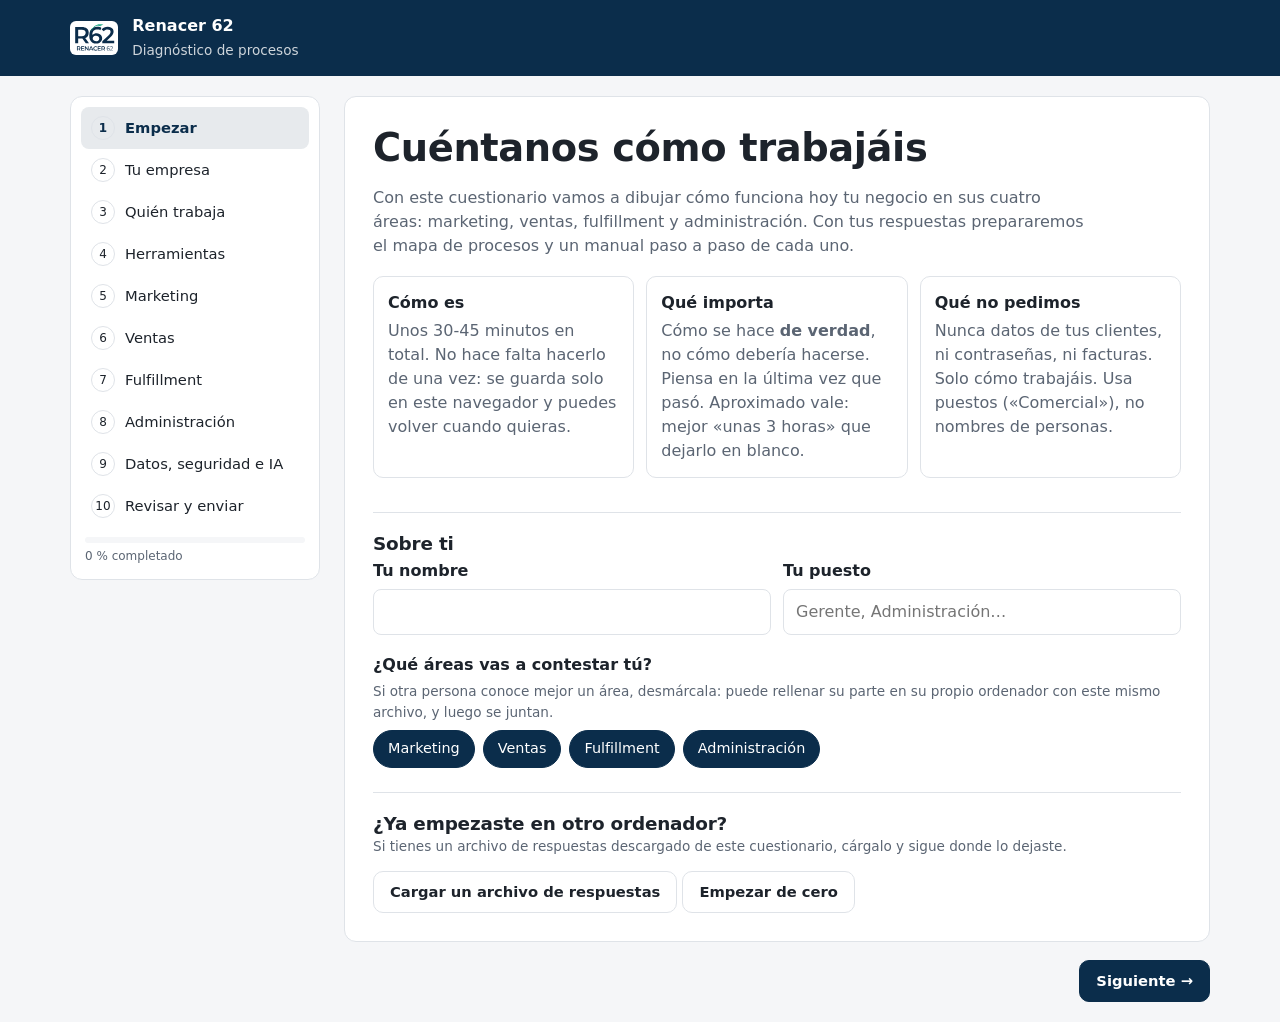
==== diagnostico/index.html @ 6d47ff47 "Agrega el cuestionario de diagnóstico de procesos - Nueva página /diagnostico/ con el cuestionario (" ====
<!doctype html>
<html lang="es">
<head>
<meta charset="utf-8">
<meta name="viewport" content="width=device-width, initial-scale=1">
<meta name="robots" content="noindex">
<title>Cuestionario de procesos · Renacer 62</title>
<style>
:root {
  --marca: #1f3a5f;
  --acento: #e4572e;
  --tinta: #1d232b;
  --suave: #5b6573;
  --linea: #dfe3e8;
  --fondo: #f5f6f8;
  --papel: #fff;
  --ok: #067647;
  --aviso: #b54708;
  --aviso-fondo: #fffaeb;
  --sugerido: #fff6d5;
  --radio: 12px;
  --letra: system-ui, -apple-system, "Segoe UI", Roboto, "Helvetica Neue", Arial, sans-serif;
}
* { box-sizing: border-box; }
html { scroll-behavior: smooth; }
body { margin: 0; font: 16px/1.5 var(--letra); color: var(--tinta); background: var(--fondo); -webkit-font-smoothing: antialiased; }
button, input, select, textarea { font: inherit; color: inherit; }
a { color: var(--marca); }
h1, h2, h3, h4 { line-height: 1.2; margin: 0 0 .4em; letter-spacing: -.01em; }
h1 { font-size: clamp(1.7rem, 4vw, 2.4rem); }
h2 { font-size: 1.5rem; }
h3 { font-size: 1.15rem; }
p { margin: 0 0 .9em; }
.suave { color: var(--suave); }
.oculto { display: none !important; }

/* ---------- estructura ---------- */
.cabecera { background: var(--marca); color: #fff; }
.cabecera-in { max-width: 1180px; margin: 0 auto; padding: 14px 20px; display: flex; align-items: center; gap: 14px; }
.cabecera img { height: 34px; max-width: 150px; object-fit: contain; background: #fff; border-radius: 6px; padding: 3px; }
.cabecera-txt { flex: 1; min-width: 0; }
.cabecera-txt b { display: block; }
.cabecera-txt span { font-size: .85rem; opacity: .8; }
.guardado { font-size: .78rem; opacity: .85; white-space: nowrap; }
.marco { max-width: 1180px; margin: 0 auto; padding: 20px; display: grid; grid-template-columns: 250px 1fr; gap: 24px; align-items: start; }
.lateral { position: sticky; top: 16px; background: var(--papel); border: 1px solid var(--linea); border-radius: var(--radio); padding: 10px; }
.lateral ol { list-style: none; margin: 0; padding: 0; }
.lateral li button { width: 100%; text-align: left; border: 0; background: none; padding: 9px 10px; border-radius: 8px; cursor: pointer; display: flex; gap: 10px; align-items: center; font-size: .92rem; }
.lateral li button:hover { background: var(--fondo); }
.lateral li button.actual { background: color-mix(in srgb, var(--marca) 10%, white); font-weight: 600; color: var(--marca); }
.lateral .num { width: 24px; height: 24px; border-radius: 50%; display: grid; place-items: center; font-size: .75rem; border: 1.5px solid var(--linea); flex: none; }
.lateral .hecho .num { background: var(--ok); border-color: var(--ok); color: #fff; }
.lateral .otra { opacity: .55; }
.lateral .otra small { display: block; font-size: .7rem; }
.progreso { height: 6px; background: var(--fondo); border-radius: 3px; overflow: hidden; margin: 10px 4px 4px; }
.progreso div { height: 100%; background: var(--acento); transition: width .3s; }
.progreso-txt { font-size: .75rem; color: var(--suave); margin: 0 4px 4px; }
.contenido, .lateral { min-width: 0; }
.seccion { background: var(--papel); border: 1px solid var(--linea); border-radius: var(--radio); padding: 28px; }
.seccion > h2 { margin-bottom: .25em; }
.intro { color: var(--suave); max-width: 720px; }
.bloque { border-top: 1px solid var(--linea); margin-top: 24px; padding-top: 20px; }
.bloque > h3 { margin-bottom: .2em; }
.bloque > .ayuda { margin-bottom: 14px; }
.navegacion { display: flex; justify-content: space-between; gap: 12px; margin-top: 18px; }

/* ---------- campos ---------- */
.campo { margin: 0 0 18px; }
.campo > label, .campo > .etiqueta { display: block; font-weight: 600; margin-bottom: 6px; }
.campo .opcional { font-weight: 400; color: var(--suave); font-size: .85rem; }
.ayuda { font-size: .85rem; color: var(--suave); margin: -2px 0 8px; }
input[type=text], input[type=number], input[type=email], select, textarea { width: 100%; border: 1px solid var(--linea); border-radius: 8px; padding: 10px 12px; background: #fff; transition: border-color .15s, box-shadow .15s; }
input:focus, select:focus, textarea:focus { outline: none; border-color: var(--marca); box-shadow: 0 0 0 3px color-mix(in srgb, var(--marca) 18%, transparent); }
textarea { min-height: 76px; resize: vertical; }
.fila { display: grid; gap: 12px; grid-template-columns: repeat(auto-fit, minmax(170px, 1fr)); }
.opciones { display: flex; flex-wrap: wrap; gap: 8px; }
.op { position: relative; }
.op input { position: absolute; opacity: 0; inset: 0; cursor: pointer; }
.op span { display: inline-block; border: 1px solid var(--linea); background: #fff; border-radius: 20px; padding: 7px 14px; font-size: .9rem; cursor: pointer; user-select: none; }
.op input:checked + span { background: var(--marca); border-color: var(--marca); color: #fff; }
.op input:focus-visible + span { box-shadow: 0 0 0 3px color-mix(in srgb, var(--marca) 25%, transparent); }
.op.nose span { border-style: dashed; }
.casilla { display: flex; gap: 10px; align-items: flex-start; cursor: pointer; }
.casilla input { margin-top: 4px; width: 18px; height: 18px; flex: none; }

.boton { border: 1px solid var(--linea); background: #fff; border-radius: 10px; padding: 9px 16px; cursor: pointer; font-weight: 600; font-size: .92rem; }
.boton:hover { border-color: var(--marca); color: var(--marca); }
.boton.principal { background: var(--marca); border-color: var(--marca); color: #fff; }
.boton.principal:hover { filter: brightness(1.1); color: #fff; }
.boton.acento { background: var(--acento); border-color: var(--acento); color: #fff; }
.boton.peligro:hover { border-color: #b42318; color: #b42318; }
.boton.peque { padding: 5px 10px; font-size: .8rem; border-radius: 8px; font-weight: 500; }
.boton:disabled { opacity: .5; cursor: default; }
.icono { border: 0; background: none; cursor: pointer; padding: 4px 7px; border-radius: 6px; color: var(--suave); font-size: .95rem; }
.icono:hover { background: var(--fondo); color: var(--tinta); }
.rapidos { display: flex; flex-wrap: wrap; gap: 6px; margin: 6px 0 14px; }
.rapidos button { border: 1px dashed #b8c0ca; background: #fff; border-radius: 16px; padding: 4px 12px; font-size: .85rem; cursor: pointer; }
.rapidos button:hover { border-color: var(--marca); color: var(--marca); }
.rapidos button[disabled] { opacity: .4; cursor: default; }

/* ---------- tarjetas de lista ---------- */
.tarjeta { border: 1px solid var(--linea); border-radius: 10px; padding: 14px; margin-bottom: 10px; background: #fff; }
.tarjeta-cab { display: flex; gap: 8px; align-items: center; margin-bottom: 10px; }
.tarjeta-cab input[type=text] { font-weight: 600; }
.tarjeta-cab .acciones { margin-left: auto; display: flex; gap: 2px; }
details.mas { margin-top: 8px; }
details.mas > summary { cursor: pointer; font-size: .85rem; color: var(--marca); font-weight: 600; }
details.mas[open] > summary { margin-bottom: 12px; }

/* ---------- procesos ---------- */
.catalogo { display: grid; grid-template-columns: repeat(auto-fill, minmax(240px, 1fr)); gap: 10px; }
.proc-op { border: 1px solid var(--linea); border-radius: 10px; padding: 12px 14px; background: #fff; cursor: pointer; display: flex; gap: 10px; align-items: flex-start; }
.proc-op:hover { border-color: var(--marca); }
.proc-op.elegido { border-color: var(--marca); background: color-mix(in srgb, var(--marca) 6%, white); }
.proc-op input { margin-top: 4px; width: 18px; height: 18px; flex: none; }
.proc-op b { display: block; font-size: .95rem; }
.proc-op small { color: var(--suave); font-size: .82rem; display: block; }
.proc-op .tipico { display: inline-block; font-size: .7rem; font-weight: 700; color: var(--ok); background: #ecfdf3; border-radius: 4px; padding: 0 6px; margin-top: 4px; }
.proceso { border: 1px solid var(--linea); border-radius: var(--radio); margin: 14px 0; background: #fff; overflow: hidden; }
.proceso > summary { list-style: none; cursor: pointer; padding: 14px 18px; display: flex; gap: 12px; align-items: center; background: #fafbfc; }
.proceso > summary::-webkit-details-marker { display: none; }
.proceso > summary::before { content: "▸"; color: var(--suave); transition: transform .2s; }
.proceso[open] > summary::before { transform: rotate(90deg); }
.proceso > summary b { flex: 1; }
.estado { font-size: .75rem; font-weight: 700; border-radius: 12px; padding: 2px 9px; white-space: nowrap; }
.estado.vacio { background: var(--fondo); color: var(--suave); }
.estado.medias { background: var(--aviso-fondo); color: var(--aviso); }
.estado.listo { background: #ecfdf3; color: var(--ok); }
.proceso-cuerpo { padding: 6px 18px 18px; }
.paso { border: 1px solid var(--linea); border-left: 4px solid var(--marca); border-radius: 10px; padding: 12px 14px; margin-bottom: 10px; background: #fff; }
.paso.decision { border-left-color: #f59e0b; }
.paso.espera { border-left-color: #94a3b8; }
.paso.comunicacion { border-left-color: #0ea5e9; }
.paso.sugerido { background: var(--sugerido); }
.paso-cab { display: flex; align-items: center; gap: 8px; margin-bottom: 10px; flex-wrap: wrap; }
.paso-num { width: 28px; height: 28px; border-radius: 50%; background: var(--marca); color: #fff; display: grid; place-items: center; font-weight: 700; font-size: .85rem; flex: none; }
.decision .paso-num { background: #f59e0b; }
.tipos { display: inline-flex; border: 1px solid var(--linea); border-radius: 8px; overflow: hidden; }
.tipos button { border: 0; background: #fff; padding: 5px 10px; font-size: .8rem; cursor: pointer; border-right: 1px solid var(--linea); }
.tipos button:last-child { border-right: 0; }
.tipos button.activo { background: var(--tinta); color: #fff; }
.paso-cab .acciones { margin-left: auto; display: flex; }
.etq-sugerido { font-size: .72rem; font-weight: 700; background: #fde68a; color: #92400e; border-radius: 4px; padding: 1px 7px; }
.opcion-dec { display: grid; grid-template-columns: 1fr 1.4fr auto; gap: 8px; align-items: start; margin-bottom: 8px; }
.opcion-dec .fin-txt { grid-column: 2 / 3; }
.avisito { font-size: .8rem; color: var(--aviso); background: var(--aviso-fondo); border-radius: 6px; padding: 4px 8px; margin-top: 6px; }
.relato { background: #f8fafc; border: 1px solid var(--linea); border-radius: 10px; padding: 14px 18px; font-size: .95rem; }
.relato ol { margin: .4em 0 .6em; padding-left: 1.3em; }
.relato li { margin-bottom: 3px; }
.relato .dec { list-style: none; margin-left: -1.3em; color: #92400e; }
.confirmado { color: var(--ok); font-weight: 700; }
.area-ajena { background: var(--aviso-fondo); border-radius: 10px; padding: 14px 18px; margin: 16px 0; }

/* ---------- revisión ---------- */
.revision li { margin-bottom: 4px; }
.revision .ok { color: var(--ok); }
.revision .falta { color: var(--aviso); }
.acciones-envio { display: flex; flex-wrap: wrap; gap: 10px; margin: 18px 0; }
.nota-envio { background: #ecfdf3; border-radius: 10px; padding: 14px 18px; }
.toast { position: fixed; left: 50%; bottom: 20px; transform: translateX(-50%); background: var(--tinta); color: #fff; padding: 10px 18px; border-radius: 10px; font-size: .9rem; z-index: 50; box-shadow: 0 6px 24px rgba(0,0,0,.2); }

@media (max-width: 860px) {
  .marco { grid-template-columns: 1fr; padding: 12px; gap: 12px; }
  .lateral { position: static; }
  .lateral ol { display: flex; overflow-x: auto; gap: 4px; }
  .lateral li button { white-space: nowrap; padding: 6px 8px; }
  .lateral li button .txt { display: none; }
  .lateral li button.actual .txt { display: inline; }
  .seccion { padding: 18px 16px; }
  .opcion-dec { grid-template-columns: 1fr; }
  .opcion-dec .fin-txt { grid-column: auto; }
  .proceso-cuerpo { padding: 6px 12px 14px; }
  .guardado { display: none; }
}
@media print {
  .lateral, .navegacion, .boton, .icono, .rapidos, .tipos, .cabecera .guardado { display: none !important; }
  .marco { display: block; padding: 0; }
  .seccion { border: 0; padding: 0; }
  details { display: block; }
  details > * { display: block !important; }
}
</style>
</head>
<body>
<header class="cabecera"><div class="cabecera-in" id="cabecera"></div></header>
<div class="marco">
  <nav class="lateral" aria-label="Secciones"><ol id="indice"></ol><div class="progreso"><div id="barra"></div></div><p class="progreso-txt" id="progreso-txt"></p></nav>
  <main class="contenido"><div id="seccion"></div>
    <div class="navegacion"><button class="boton" id="anterior" type="button">← Anterior</button><button class="boton principal" id="siguiente" type="button">Siguiente →</button></div>
  </main>
</div>
<input type="file" id="cargar-archivo" accept=".json,application/json" class="oculto">
<script>
/* La marca del consultor y el catálogo de procesos típicos los escribe
   herramientas/formulario.mjs al generar este archivo. */
var MARCA = /*__MARCA__*/{"nombre":"Renacer 62","eslogan":"Diagnóstico de procesos","email":"jorgecarmonasig@gmail.com","web":"https://renacer62.com","telefono":"","color_principal":"#0b2d4b","color_acento":"#b1843b","logo_data":"[data-uri]","webhook_formulario":"","cliente":""};
var CATALOGO = /*__CATALOGO__*/{"tipos_negocio":{"servicios":"Servicios profesionales (consultoría, despacho, reformas, formación…)","ecommerce":"Tienda online","local":"Comercio o negocio local (tienda, hostelería, taller…)","agencia":"Agencia o estudio creativo","clinica":"Clínica o centro de salud y bienestar","otro":"Otro"},"procesos":[{"id":"mkt-plan","area":"marketing","para":["todos"],"nombre":"Planificación de marketing y contenidos","alcance":"Desde que toca planificar el mes hasta que el calendario está aprobado.","disparador":"calendario","disparador_texto":"Cada mes","resultado":"Calendario aprobado","pasos":[{"que":"Revisar resultados del mes anterior","tipo":"tarea"},{"que":"Definir objetivos y ofertas del mes","tipo":"tarea"},{"que":"Elegir temas y canales","tipo":"tarea"},{"que":"Crear el calendario de publicaciones","tipo":"tarea"},{"que":"Aprobar el calendario","tipo":"decision","pregunta":"¿Se aprueba?","opciones":[{"texto":"Sí"},{"texto":"No, hay cambios","destino":"paso:3"}]},{"que":"Compartir el calendario con el equipo","tipo":"tarea"}]},{"id":"mkt-contenido","area":"marketing","para":["todos"],"nombre":"Creación y publicación de contenido en redes","alcance":"Desde que se elige un tema hasta que está publicado y se responden los comentarios.","disparador":"calendario","disparador_texto":"Según el calendario de publicaciones","resultado":"Contenido publicado","pasos":[{"que":"Redactar el texto o guion","tipo":"tarea"},{"que":"Diseñar la imagen o grabar el vídeo","tipo":"tarea"},{"que":"Revisar el contenido","tipo":"decision","pregunta":"¿Está aprobado?","opciones":[{"texto":"Sí"},{"texto":"No, corregir","destino":"paso:1"}]},{"que":"Programar la publicación","tipo":"tarea"},{"que":"Responder comentarios y mensajes","tipo":"tarea"},{"que":"Apuntar los resultados","tipo":"tarea"}]},{"id":"mkt-anuncios","area":"marketing","para":["todos"],"nombre":"Campañas de publicidad de pago","alcance":"Desde que se decide anunciar algo hasta que la campaña termina y se revisan resultados.","disparador":"decision","resultado":"Campaña terminada","pasos":[{"que":"Definir objetivo y presupuesto","tipo":"tarea"},{"que":"Preparar anuncios y textos","tipo":"tarea"},{"que":"Configurar la campaña","tipo":"tarea"},{"que":"Aprobar la inversión","tipo":"tarea"},{"que":"Lanzar la campaña","tipo":"tarea"},{"que":"Esperar una semana","tipo":"espera","espera":"una semana"},{"que":"Revisar resultados y ajustar","tipo":"tarea"},{"que":"Redactar el informe de la campaña","tipo":"tarea"}]},{"id":"mkt-leads","area":"marketing","para":["todos"],"nombre":"Captación de contactos interesados (leads)","alcance":"Desde que alguien deja sus datos o escribe hasta que se pasa a ventas.","disparador":"cliente","disparador_texto":"Alguien deja sus datos o escribe","resultado":"Contacto entregado a ventas","pasos":[{"que":"Recibir los datos del interesado","tipo":"comunicacion","sentido":"recibe","con":"cliente","mensaje":"Datos de contacto"},{"que":"Apuntar el contacto","tipo":"tarea"},{"que":"Enviar respuesta o información","tipo":"comunicacion","sentido":"envia","con":"cliente","mensaje":"Información"},{"que":"Comprobar si es un contacto válido","tipo":"decision","pregunta":"¿Es un contacto válido?","opciones":[{"texto":"Sí"},{"texto":"No (spam o repetido)","destino":"fin","fin":"Contacto descartado"}]},{"que":"Pasar el contacto a ventas","tipo":"tarea"}]},{"id":"mkt-email","area":"marketing","para":["todos"],"nombre":"Email marketing y newsletter","alcance":"Desde que se decide enviar un email hasta que se revisan sus resultados.","disparador":"calendario","disparador_texto":"Cada semana o mes","resultado":"Email enviado","pasos":[{"que":"Decidir tema y a quién se envía","tipo":"tarea"},{"que":"Redactar el email","tipo":"tarea"},{"que":"Maquetar el email","tipo":"tarea"},{"que":"Enviar una prueba y revisarla","tipo":"tarea"},{"que":"Programar el envío","tipo":"tarea"},{"que":"Revisar aperturas y clics","tipo":"tarea"}]},{"id":"mkt-resenas","area":"marketing","para":["local","clinica","servicios","ecommerce"],"nombre":"Gestión de reseñas y reputación","alcance":"Desde que termina un servicio o llega una reseña hasta que está respondida.","disparador":"otro","disparador_texto":"Llega una reseña nueva","resultado":"Reseña respondida","pasos":[{"que":"Revisar las reseñas nuevas","tipo":"tarea"},{"que":"Ver si es negativa","tipo":"decision","pregunta":"¿Es negativa?","opciones":[{"texto":"Sí"},{"texto":"No","destino":"paso:5"}]},{"que":"Avisar al responsable","tipo":"tarea"},{"que":"Contactar con el cliente","tipo":"comunicacion","sentido":"envia","con":"cliente","mensaje":"Disculpa y propuesta"},{"que":"Responder la reseña","tipo":"tarea"}]},{"id":"mkt-informe","area":"marketing","para":["todos"],"nombre":"Medición e informe de marketing","alcance":"Desde que toca revisar números hasta que se presentan y se decide qué cambiar.","disparador":"calendario","disparador_texto":"Cada mes","resultado":"Informe presentado","pasos":[{"que":"Sacar los datos de cada plataforma","tipo":"tarea"},{"que":"Juntar los datos en una hoja","tipo":"tarea"},{"que":"Calcular contactos, coste y ventas por canal","tipo":"tarea"},{"que":"Presentar los resultados a dirección","tipo":"tarea"},{"que":"Apuntar las decisiones","tipo":"tarea"}]},{"id":"mkt-promo","area":"marketing","para":["local","ecommerce"],"nombre":"Lanzamiento de promociones y ofertas","alcance":"Desde que se piensa una oferta hasta que se desactiva.","disparador":"decision","resultado":"Promoción cerrada","pasos":[{"que":"Definir la oferta y sus condiciones","tipo":"tarea"},{"que":"Calcular el margen","tipo":"tarea"},{"que":"Aprobar la promoción","tipo":"tarea"},{"que":"Preparar materiales (cartel, web, códigos)","tipo":"tarea"},{"que":"Informar al equipo","tipo":"tarea"},{"que":"Activar la promoción","tipo":"tarea"},{"que":"Desactivar la promoción","tipo":"tarea"}]},{"id":"ven-leads","area":"ventas","para":["todos"],"nombre":"Atención de interesados (leads)","alcance":"Desde que llega un interesado hasta que se agenda una reunión o se descarta.","disparador":"cliente","disparador_texto":"Llega un interesado","resultado":"Reunión agendada","pasos":[{"que":"Apuntar el contacto","tipo":"tarea"},{"que":"Contactar con el interesado","tipo":"comunicacion","sentido":"envia","con":"cliente","mensaje":"Primer contacto"},{"que":"Ver si responde","tipo":"decision","pregunta":"¿Responde?","opciones":[{"texto":"Sí"},{"texto":"No","destino":"fin","fin":"Interesado sin respuesta"}]},{"que":"Preguntar qué necesita, presupuesto y plazo","tipo":"tarea"},{"que":"Ver si encaja","tipo":"decision","pregunta":"¿Encaja con lo que ofrecemos?","opciones":[{"texto":"Sí"},{"texto":"No","destino":"fin","fin":"Interesado descartado"}]},{"que":"Agendar la reunión","tipo":"tarea"}]},{"id":"ven-reunion","area":"ventas","para":["servicios","agencia"],"nombre":"Reunión o visita comercial","alcance":"Desde que hay una reunión agendada hasta que se decide preparar propuesta o no.","disparador":"proceso","resultado":"Propuesta solicitada","pasos":[{"que":"Revisar la ficha del cliente","tipo":"tarea"},{"que":"Confirmar la cita","tipo":"comunicacion","sentido":"envia","con":"cliente","mensaje":"Confirmación de la cita"},{"que":"Celebrar la reunión o la visita","tipo":"tarea"},{"que":"Apuntar las notas","tipo":"tarea"},{"que":"Ver si encaja la oferta","tipo":"decision","pregunta":"¿Encaja la oferta?","opciones":[{"texto":"Sí"},{"texto":"No","destino":"fin","fin":"Oportunidad descartada"}]},{"que":"Enviar resumen y próximos pasos","tipo":"comunicacion","sentido":"envia","con":"cliente","mensaje":"Resumen de la reunión"}]},{"id":"ven-presupuesto","area":"ventas","para":["todos"],"nombre":"Elaboración y seguimiento de presupuestos","alcance":"Desde que alguien pide precio hasta que acepta, rechaza o deja de contestar.","disparador":"cliente","disparador_texto":"El cliente pide presupuesto","resultado":"Presupuesto aceptado","pasos":[{"que":"Reunir lo que necesita el cliente","tipo":"tarea"},{"que":"Calcular precio y margen","tipo":"tarea"},{"que":"Preparar el presupuesto","tipo":"tarea"},{"que":"Enviar el presupuesto","tipo":"comunicacion","sentido":"envia","con":"cliente","mensaje":"Presupuesto"},{"que":"Esperar respuesta","tipo":"espera","espera":"unos días"},{"que":"Llamar o escribir para hacer seguimiento","tipo":"comunicacion","sentido":"envia","con":"cliente","mensaje":"Recordatorio"},{"que":"Ver qué responde","tipo":"decision","pregunta":"¿Qué responde el cliente?","opciones":[{"texto":"Acepta"},{"texto":"Pide cambios","destino":"paso:2"},{"texto":"Rechaza","destino":"fin","fin":"Presupuesto rechazado"}]}]},{"id":"ven-cierre","area":"ventas","para":["servicios","agencia"],"nombre":"Cierre de la venta y alta del cliente","alcance":"Desde que el cliente dice que sí hasta que pasa al equipo que hace el trabajo.","disparador":"proceso","resultado":"Cliente dado de alta","pasos":[{"que":"Preparar el contrato o pedido","tipo":"tarea"},{"que":"Enviar el contrato para firmar","tipo":"comunicacion","sentido":"envia","con":"cliente","mensaje":"Contrato"},{"que":"Recibir el contrato firmado","tipo":"comunicacion","sentido":"recibe","con":"cliente","mensaje":"Contrato firmado"},{"que":"Emitir la factura de anticipo","tipo":"tarea"},{"que":"Comprobar el cobro del anticipo","tipo":"tarea"},{"que":"Dar de alta al cliente","tipo":"tarea"},{"que":"Pasar el cliente al equipo","tipo":"tarea"}]},{"id":"ven-mostrador","area":"ventas","para":["local"],"nombre":"Venta en tienda o mostrador","alcance":"Desde que entra un cliente hasta que sale con su compra o sin ella.","disparador":"cliente","disparador_texto":"Entra un cliente","resultado":"Venta cobrada","pasos":[{"que":"Atender al cliente","tipo":"tarea"},{"que":"Asesorar sobre el producto","tipo":"tarea"},{"que":"Comprobar stock y precio","tipo":"tarea"},{"que":"Ver si compra","tipo":"decision","pregunta":"¿Compra?","opciones":[{"texto":"Sí"},{"texto":"No","destino":"fin","fin":"Cliente sin compra"}]},{"que":"Cobrar","tipo":"tarea"},{"que":"Dar el ticket o la factura","tipo":"tarea"}]},{"id":"ven-pedido-web","area":"ventas","para":["ecommerce"],"nombre":"Pedidos online","alcance":"Desde que entra un pedido en la web hasta que está confirmado y pasa a preparación.","disparador":"cliente","disparador_texto":"Entra un pedido en la web","resultado":"Pedido confirmado","pasos":[{"que":"Comprobar el cobro","tipo":"tarea"},{"que":"Revisar el pedido y la dirección","tipo":"tarea"},{"que":"Ver si el pedido es válido","tipo":"decision","pregunta":"¿Es válido?","opciones":[{"texto":"Sí"},{"texto":"No","destino":"fin","fin":"Pedido cancelado"}]},{"que":"Confirmar el pedido al cliente","tipo":"comunicacion","sentido":"envia","con":"cliente","mensaje":"Confirmación del pedido"},{"que":"Pasar el pedido a preparación","tipo":"tarea"}]},{"id":"ven-embudo","area":"ventas","para":["servicios","agencia"],"nombre":"Revisión del embudo y previsión de ventas","alcance":"La revisión periódica de oportunidades abiertas.","disparador":"calendario","disparador_texto":"Cada semana","resultado":"Previsión actualizada","pasos":[{"que":"Actualizar el estado de cada oportunidad","tipo":"tarea"},{"que":"Revisar las oportunidades paradas","tipo":"tarea"},{"que":"Celebrar la reunión de ventas","tipo":"tarea"},{"que":"Estimar las ventas del mes","tipo":"tarea"},{"que":"Repartir acciones","tipo":"tarea"}]},{"id":"ven-recompra","area":"ventas","para":["todos"],"nombre":"Renovaciones y recompra","alcance":"Desde que toca renovar o volver a ofrecer algo a un cliente actual hasta que renueva o se pierde.","disparador":"calendario","disparador_texto":"Se acerca la fecha de renovación","resultado":"Cliente renovado","pasos":[{"que":"Revisar el historial del cliente","tipo":"tarea"},{"que":"Contactar con el cliente","tipo":"comunicacion","sentido":"envia","con":"cliente","mensaje":"Propuesta de renovación"},{"que":"Presentar la oferta","tipo":"tarea"},{"que":"Ver si acepta","tipo":"decision","pregunta":"¿Acepta?","opciones":[{"texto":"Sí"},{"texto":"No","destino":"fin","fin":"Cliente perdido"}]},{"que":"Registrar la renovación","tipo":"tarea"}]},{"id":"ful-onboarding","area":"fulfillment","para":["servicios","agencia"],"nombre":"Bienvenida e incorporación de un cliente nuevo","alcance":"Desde que ventas pasa un cliente nuevo hasta que todo está listo para empezar el trabajo.","disparador":"proceso","resultado":"Cliente listo para empezar","pasos":[{"que":"Enviar bienvenida y cuestionario","tipo":"comunicacion","sentido":"envia","con":"cliente","mensaje":"Bienvenida y cuestionario"},{"que":"Recibir accesos y documentación","tipo":"comunicacion","sentido":"recibe","con":"cliente","mensaje":"Accesos y documentación"},{"que":"Ver si la información está completa","tipo":"decision","pregunta":"¿Está completa?","opciones":[{"texto":"Sí"},{"texto":"No, falta algo","destino":"paso:2"}]},{"que":"Crear el proyecto","tipo":"tarea"},{"que":"Celebrar la reunión de arranque","tipo":"tarea"},{"que":"Confirmar plan y calendario","tipo":"comunicacion","sentido":"envia","con":"cliente","mensaje":"Plan y calendario"}]},{"id":"ful-entrega","area":"fulfillment","para":["servicios","agencia"],"nombre":"Ejecución y entrega del servicio o proyecto","alcance":"Desde que se empieza a trabajar hasta que el cliente tiene la entrega final.","disparador":"proceso","resultado":"Proyecto entregado","pasos":[{"que":"Planificar las tareas","tipo":"tarea"},{"que":"Asignar a las personas","tipo":"tarea"},{"que":"Producir el trabajo","tipo":"tarea"},{"que":"Revisar internamente","tipo":"tarea"},{"que":"Enviar al cliente","tipo":"comunicacion","sentido":"envia","con":"cliente","mensaje":"Entrega para revisar"},{"que":"Ver si lo aprueba","tipo":"decision","pregunta":"¿Lo aprueba el cliente?","opciones":[{"texto":"Sí"},{"texto":"No, pide cambios","destino":"paso:3"}]},{"que":"Entregar la versión final","tipo":"comunicacion","sentido":"envia","con":"cliente","mensaje":"Entrega final"},{"que":"Avisar a administración para facturar","tipo":"tarea"}]},{"id":"ful-citas","area":"fulfillment","para":["clinica","local"],"nombre":"Citas y atención al cliente o paciente","alcance":"Desde que alguien pide cita hasta que se le atiende, se cobra y se programa el seguimiento.","disparador":"cliente","disparador_texto":"Alguien pide cita","resultado":"Servicio realizado","pasos":[{"que":"Consultar la agenda","tipo":"tarea"},{"que":"Reservar la cita","tipo":"tarea"},{"que":"Enviar confirmación y recordatorio","tipo":"comunicacion","sentido":"envia","con":"cliente","mensaje":"Confirmación de la cita"},{"que":"Ver si confirma","tipo":"decision","pregunta":"¿Confirma la cita?","opciones":[{"texto":"Sí"},{"texto":"No","destino":"fin","fin":"Cita cancelada"}]},{"que":"Recibir al cliente o paciente","tipo":"tarea"},{"que":"Atender la consulta o el servicio","tipo":"tarea"},{"que":"Apuntar en la ficha","tipo":"tarea"},{"que":"Cobrar el servicio","tipo":"tarea"},{"que":"Programar el seguimiento","tipo":"tarea"}]},{"id":"ful-envios","area":"fulfillment","para":["ecommerce"],"nombre":"Preparación y envío de pedidos","alcance":"Desde que un pedido está confirmado hasta que sale con el transportista.","disparador":"proceso","resultado":"Pedido enviado","pasos":[{"que":"Imprimir la hoja del pedido","tipo":"tarea"},{"que":"Recoger los productos","tipo":"tarea"},{"que":"Ver si hay stock","tipo":"decision","pregunta":"¿Hay stock?","opciones":[{"texto":"Sí"},{"texto":"No","destino":"fin","fin":"Pedido retrasado por falta de stock"}]},{"que":"Empaquetar el pedido","tipo":"tarea"},{"que":"Generar la etiqueta de envío","tipo":"tarea"},{"que":"Entregar al transportista","tipo":"tarea"},{"que":"Enviar el seguimiento al cliente","tipo":"comunicacion","sentido":"envia","con":"cliente","mensaje":"Número de seguimiento"},{"que":"Actualizar el stock","tipo":"tarea"}]},{"id":"ful-devoluciones","area":"fulfillment","para":["ecommerce","local"],"nombre":"Devoluciones y cambios","alcance":"Desde que un cliente pide devolver o cambiar algo hasta que se le reembolsa o se rechaza.","disparador":"cliente","disparador_texto":"Un cliente pide una devolución","resultado":"Devolución reembolsada","pasos":[{"que":"Comprobar plazo y estado","tipo":"tarea"},{"que":"Ver si se acepta","tipo":"decision","pregunta":"¿Se acepta?","opciones":[{"texto":"Sí"},{"texto":"No","destino":"fin","fin":"Devolución rechazada"}]},{"que":"Enviar instrucciones o etiqueta","tipo":"comunicacion","sentido":"envia","con":"cliente","mensaje":"Instrucciones de devolución"},{"que":"Recibir el producto","tipo":"comunicacion","sentido":"recibe","con":"cliente","mensaje":"Producto devuelto"},{"que":"Revisar el producto","tipo":"tarea"},{"que":"Reembolsar o cambiar","tipo":"tarea"},{"que":"Reponer el stock","tipo":"tarea"}]},{"id":"ful-incidencias","area":"fulfillment","para":["todos"],"nombre":"Atención de dudas e incidencias","alcance":"Desde que un cliente pregunta o tiene un problema hasta que queda resuelto.","disparador":"cliente","disparador_texto":"Llega una duda o un problema","resultado":"Incidencia resuelta","pasos":[{"que":"Apuntar la incidencia","tipo":"tarea"},{"que":"Ver si se resuelve al momento","tipo":"decision","pregunta":"¿Se resuelve al momento?","opciones":[{"texto":"Sí","destino":"paso:5"},{"texto":"No"}]},{"que":"Pasar a quien sabe resolverlo","tipo":"tarea"},{"que":"Resolver la incidencia","tipo":"tarea"},{"que":"Responder al cliente","tipo":"comunicacion","sentido":"envia","con":"cliente","mensaje":"Respuesta"},{"que":"Cerrar la incidencia y apuntar la causa","tipo":"tarea"}]},{"id":"ful-quejas","area":"fulfillment","para":["local","clinica","ecommerce"],"nombre":"Quejas y reclamaciones","alcance":"Desde que llega una queja formal hasta que se responde y se cierra.","disparador":"cliente","disparador_texto":"Llega una queja","resultado":"Queja resuelta","pasos":[{"que":"Registrar la reclamación","tipo":"tarea"},{"que":"Analizar la causa","tipo":"tarea"},{"que":"Proponer una solución","tipo":"tarea"},{"que":"Responder al cliente","tipo":"comunicacion","sentido":"envia","con":"cliente","mensaje":"Respuesta a la reclamación"},{"que":"Revisar que se ha solucionado","tipo":"tarea"}]},{"id":"ful-stock","area":"fulfillment","para":["ecommerce","local"],"nombre":"Control de stock y reposición","alcance":"Desde que se revisa el stock hasta que la mercancía está repuesta.","disparador":"calendario","disparador_texto":"Cada semana","resultado":"Stock repuesto","pasos":[{"que":"Revisar niveles de stock","tipo":"tarea"},{"que":"Ver si algo está bajo mínimo","tipo":"decision","pregunta":"¿Algo bajo mínimo?","opciones":[{"texto":"Sí"},{"texto":"No","destino":"fin","fin":"Stock correcto"}]},{"que":"Pedir la mercancía al proveedor","tipo":"comunicacion","sentido":"envia","con":"proveedor","mensaje":"Pedido"},{"que":"Recibir la mercancía","tipo":"comunicacion","sentido":"recibe","con":"proveedor","mensaje":"Mercancía y albarán"},{"que":"Revisar la mercancía","tipo":"tarea"},{"que":"Dar de alta la entrada","tipo":"tarea"}]},{"id":"adm-facturacion","area":"administracion","para":["todos"],"nombre":"Facturación a clientes","alcance":"Desde que toca facturar hasta que la factura está enviada y archivada.","disparador":"otro","disparador_texto":"Se termina un trabajo o llega fin de mes","resultado":"Factura enviada","pasos":[{"que":"Comprobar datos fiscales y condiciones","tipo":"tarea"},{"que":"Emitir la factura","tipo":"tarea"},{"que":"Enviar la factura al cliente","tipo":"comunicacion","sentido":"envia","con":"cliente","mensaje":"Factura"},{"que":"Apuntar la factura","tipo":"tarea"},{"que":"Archivar la factura","tipo":"tarea"}]},{"id":"adm-cobros","area":"administracion","para":["todos"],"nombre":"Cobro y reclamación de impagos","alcance":"Desde que vence una factura hasta que se cobra o se da por perdida.","disparador":"calendario","disparador_texto":"Cada semana se revisan vencimientos","resultado":"Factura cobrada","pasos":[{"que":"Revisar las facturas vencidas","tipo":"tarea"},{"que":"Comprobar los cobros en el banco","tipo":"tarea"},{"que":"Ver si está cobrada","tipo":"decision","pregunta":"¿Está cobrada?","opciones":[{"texto":"Sí","destino":"fin","fin":"Factura cobrada"},{"texto":"No"}]},{"que":"Enviar un recordatorio","tipo":"comunicacion","sentido":"envia","con":"cliente","mensaje":"Recordatorio de pago"},{"que":"Esperar unos días","tipo":"espera","espera":"unos días"},{"que":"Llamar al cliente","tipo":"comunicacion","sentido":"envia","con":"cliente","mensaje":"Reclamación de pago"},{"que":"Ver si paga","tipo":"decision","pregunta":"¿Paga?","opciones":[{"texto":"Sí","destino":"fin","fin":"Factura cobrada"},{"texto":"No","destino":"fin","fin":"Deuda en reclamación"}]}]},{"id":"adm-compras","area":"administracion","para":["todos"],"nombre":"Compras y pago a proveedores","alcance":"Desde que hace falta comprar algo hasta que la factura del proveedor está pagada.","disparador":"decision","resultado":"Factura del proveedor pagada","pasos":[{"que":"Pedir presupuestos","tipo":"comunicacion","sentido":"envia","con":"proveedor","mensaje":"Petición de presupuesto"},{"que":"Aprobar la compra","tipo":"tarea"},{"que":"Enviar el pedido al proveedor","tipo":"comunicacion","sentido":"envia","con":"proveedor","mensaje":"Pedido"},{"que":"Recibir la mercancía o el servicio","tipo":"comunicacion","sentido":"recibe","con":"proveedor","mensaje":"Mercancía o servicio"},{"que":"Recibir la factura del proveedor","tipo":"comunicacion","sentido":"recibe","con":"proveedor","mensaje":"Factura del proveedor"},{"que":"Comprobar pedido, albarán y factura","tipo":"tarea"},{"que":"Pagar la factura","tipo":"tarea"},{"que":"Archivar la documentación","tipo":"tarea"}]},{"id":"adm-gastos","area":"administracion","para":["todos"],"nombre":"Gastos y tickets","alcance":"Desde que alguien paga un gasto hasta que está contabilizado (y reembolsado si toca).","disparador":"otro","disparador_texto":"Alguien paga un gasto de la empresa","resultado":"Gasto contabilizado","pasos":[{"que":"Fotografiar o guardar el ticket","tipo":"tarea"},{"que":"Enviar el ticket a administración","tipo":"tarea"},{"que":"Clasificar el gasto","tipo":"tarea"},{"que":"Aprobar el gasto","tipo":"tarea"},{"que":"Reembolsar a la persona","tipo":"tarea"},{"que":"Contabilizar el gasto","tipo":"tarea"}]},{"id":"adm-cierre","area":"administracion","para":["todos"],"nombre":"Cierre del mes e impuestos","alcance":"Desde que acaba el mes o el trimestre hasta que los impuestos están presentados.","disparador":"calendario","disparador_texto":"Fin de mes o de trimestre","resultado":"Periodo cerrado","pasos":[{"que":"Reunir facturas emitidas y recibidas","tipo":"tarea"},{"que":"Cuadrar el banco","tipo":"tarea"},{"que":"Enviar la documentación a la gestoría","tipo":"comunicacion","sentido":"envia","con":"gestoria","mensaje":"Documentación del periodo"},{"que":"Recibir el borrador de impuestos","tipo":"comunicacion","sentido":"recibe","con":"gestoria","mensaje":"Borrador de impuestos"},{"que":"Revisar y aprobar el borrador","tipo":"tarea"},{"que":"Pagar los impuestos","tipo":"tarea"}]},{"id":"adm-nominas","area":"administracion","para":["todos"],"nombre":"Nóminas","alcance":"Desde que se recogen las incidencias del mes hasta que las nóminas están pagadas.","disparador":"calendario","disparador_texto":"Cada mes","resultado":"Nóminas pagadas","pasos":[{"que":"Reunir altas, bajas, vacaciones y horas","tipo":"tarea"},{"que":"Enviar las incidencias a la gestoría","tipo":"comunicacion","sentido":"envia","con":"gestoria","mensaje":"Incidencias del mes"},{"que":"Recibir el borrador de nóminas","tipo":"comunicacion","sentido":"recibe","con":"gestoria","mensaje":"Borrador de nóminas"},{"que":"Revisar las nóminas","tipo":"decision","pregunta":"¿Están bien?","opciones":[{"texto":"Sí"},{"texto":"No, hay errores","destino":"paso:2"}]},{"que":"Pagar las nóminas","tipo":"tarea"},{"que":"Archivar las nóminas","tipo":"tarea"}]},{"id":"adm-seleccion","area":"administracion","para":["todos"],"nombre":"Selección y contratación de personal","alcance":"Desde que hace falta una persona hasta que está contratada.","disparador":"decision","resultado":"Persona contratada","pasos":[{"que":"Definir el puesto","tipo":"tarea"},{"que":"Publicar la oferta","tipo":"tarea"},{"que":"Filtrar candidaturas","tipo":"tarea"},{"que":"Entrevistar candidatos","tipo":"tarea"},{"que":"Elegir candidato","tipo":"tarea"},{"que":"Ver si acepta la oferta","tipo":"decision","pregunta":"¿Acepta?","opciones":[{"texto":"Sí"},{"texto":"No","destino":"paso:5"}]},{"que":"Firmar el contrato y dar de alta","tipo":"tarea"}]},{"id":"adm-incorporacion","area":"administracion","para":["todos"],"nombre":"Incorporación de personas al equipo","alcance":"Desde que alguien firma hasta que termina su periodo de prueba.","disparador":"proceso","resultado":"Incorporación completada","pasos":[{"que":"Preparar accesos y equipo","tipo":"tarea"},{"que":"Dar la bienvenida","tipo":"tarea"},{"que":"Explicar cómo se trabaja","tipo":"tarea"},{"que":"Asignar una persona de referencia","tipo":"tarea"},{"que":"Esperar 30 días","tipo":"espera","espera":"30 días"},{"que":"Revisar cómo va","tipo":"tarea"}]}]};
var AJUSTES = /*__AJUSTES__*/{"textos":{"titulo":"Cuéntanos cómo trabajáis","introduccion":"Con este cuestionario vamos a dibujar cómo funciona hoy tu negocio en {areas}. Con tus respuestas prepararemos el mapa de procesos y un manual paso a paso de cada uno.","tiempo":"Unos 30-45 minutos en total. No hace falta hacerlo de una vez: se guarda solo en este navegador y puedes volver cuando quieras.","nota_final":""},"areas":{"marketing":{"activa":true,"nombre":"Marketing","descripcion":"Cómo os da a conocer el negocio y cómo llegan los interesados: redes, anuncios, contenido, web, reseñas."},"ventas":{"activa":true,"nombre":"Ventas","descripcion":"Desde que alguien se interesa hasta que compra: contactos, reuniones, presupuestos, seguimiento y cierre."},"fulfillment":{"activa":true,"nombre":"Fulfillment","descripcion":"La entrega y el servicio: cómo hacéis y entregáis lo que vendéis, y la atención después (pedidos, citas, incidencias)."},"administracion":{"activa":true,"nombre":"Administración","descripcion":"Lo que sostiene el negocio por detrás: facturas, cobros, pagos, impuestos, nóminas y personal."}},"secciones":{"empresa_para_afinar":true,"pasos_tipicos":true,"detalle_de_cada_paso":true,"proceso_para_terminar":true,"seguridad":true,"ia":true},"preguntas_extra":[]};
</script>
<script>
(function () {
  'use strict';
  var VERSION = '1.0';
  /* Lo que el consultor ha personalizado (formulario/personalizacion.json). */
  var AJ = AJUSTES || {};
  var AJ_TEXTOS = AJ.textos || {};
  var AJ_SECC = AJ.secciones || {};
  var EXTRAS = AJ.preguntas_extra || [];
  function activo(clave) { return AJ_SECC[clave] !== false; }
  var AREAS = [
    { id: 'marketing', nombre: 'Marketing', texto: 'Cómo os da a conocer el negocio y cómo llegan los interesados: redes, anuncios, contenido, web, reseñas.' },
    { id: 'ventas', nombre: 'Ventas', texto: 'Desde que alguien se interesa hasta que compra: contactos, reuniones, presupuestos, seguimiento y cierre.' },
    { id: 'fulfillment', nombre: 'Fulfillment', texto: 'La entrega y el servicio: cómo hacéis y entregáis lo que vendéis, y la atención después (pedidos, citas, incidencias).' },
    { id: 'administracion', nombre: 'Administración', texto: 'Lo que sostiene el negocio por detrás: facturas, cobros, pagos, impuestos, nóminas y personal.' }
  ].map(function (a) {
    var p = (AJ.areas || {})[a.id] || {};
    return { id: a.id, nombre: p.nombre || a.nombre, texto: p.descripcion || a.texto, activa: p.activa !== false };
  }).filter(function (a) { return a.activa; });
  var BLOQUE_DATOS = activo('seguridad') && activo('ia') ? 'Datos, seguridad e IA' : activo('seguridad') ? 'Datos y seguridad' : activo('ia') ? 'Inteligencia artificial' : '';
  var SECCIONES = [
    { id: 'inicio', nombre: 'Empezar' },
    { id: 'empresa', nombre: 'Tu empresa' },
    { id: 'equipo', nombre: 'Quién trabaja' },
    { id: 'herramientas', nombre: 'Herramientas' }
  ].concat(AREAS.map(function (a) { return { id: a.id, nombre: a.nombre, area: true }; }))
    .concat(BLOQUE_DATOS ? [{ id: 'seguridad', nombre: BLOQUE_DATOS }] : [])
    .concat([{ id: 'enviar', nombre: 'Revisar y enviar' }]);

  /* ---------- opciones ---------- */
  var NOSE = ['nose', 'No sé'];
  var O = {
    pais: [['España', 'España'], ['México', 'México'], ['Colombia', 'Colombia'], ['Argentina', 'Argentina'], ['Chile', 'Chile'], ['Perú', 'Perú'], ['Ecuador', 'Ecuador'], ['Uruguay', 'Uruguay'], ['Otro', 'Otro']],
    sector: [['comercio', 'Comercio o tienda online'], ['hosteleria', 'Hostelería o turismo'], ['servicios_prof', 'Servicios profesionales'], ['salud', 'Salud, clínica o bienestar'], ['educacion', 'Educación o formación'], ['industria', 'Industria o fabricación'], ['construccion', 'Construcción, reformas o inmobiliaria'], ['transporte', 'Transporte o logística'], ['tecnologia', 'Tecnología'], ['agencia', 'Agencia, marketing o diseño'], ['finanzas', 'Finanzas o seguros'], ['alimentacion', 'Alimentación'], ['otro', 'Otro']],
    tipo_clientes: [['empresas', 'Empresas'], ['particulares', 'Particulares'], ['administracion', 'Administración pública'], ['marketplaces', 'A través de marketplaces (Amazon…)']],
    empleados: [['1', 'Solo yo'], ['2-9', '2 a 9'], ['10-49', '10 a 49'], ['50-249', '50 a 249'], ['250+', '250 o más']],
    facturacion: [['<0,5', 'Menos de 500.000 €'], ['0,5-2', 'De 0,5 a 2 millones'], ['2-8', 'De 2 a 8 millones'], ['8-10', 'De 8 a 10 millones'], ['10-50', 'De 10 a 50 millones'], ['>50', 'Más de 50 millones'], ['nodecir', 'Prefiero no decirlo']],
    modalidad: [['presencial', 'Presencial'], ['mixto', 'Mixto'], ['remoto', 'Casi todo en remoto']],
    canales: [['recomendacion', 'Recomendación / boca a boca'], ['redes', 'Redes sociales'], ['anuncios', 'Anuncios de pago'], ['web_seo', 'Web y Google'], ['google_maps', 'Ficha de Google Maps'], ['email', 'Email'], ['eventos', 'Ferias y eventos'], ['comerciales', 'Comerciales que salen a buscar'], ['marketplaces', 'Marketplaces'], ['puerta', 'Pasan por la tienda o el local'], ['otro', 'Otro']],
    clientes_mes: [['0-4', 'Menos de 5'], ['5-10', '5 a 10'], ['11-30', '11 a 30'], ['31-100', '31 a 100'], ['>100', 'Más de 100'], NOSE],
    objetivos: [['Vender más', 'Vender más'], ['Reducir costes', 'Reducir costes'], ['Liberar tiempo del dueño', 'Liberar mi tiempo'], ['Atender mejor', 'Atender mejor al cliente'], ['Menos errores', 'Tener menos errores'], ['Crecer sin contratar', 'Crecer sin contratar'], ['Cumplir normativa', 'Cumplir la normativa'], ['Preparar venta o relevo', 'Preparar una venta o un relevo']],
    presupuesto: [['<3k', 'Menos de 3.000 €'], ['3-10k', '3.000 - 10.000 €'], ['10-30k', '10.000 - 30.000 €'], ['30-100k', '30.000 - 100.000 €'], ['>100k', 'Más de 100.000 €'], ['depende', 'Depende de lo que devuelva']],
    gasto_soft: [['<100', 'Menos de 100 €'], ['100-500', '100 - 500 €'], ['500-2000', '500 - 2.000 €'], ['2000-5000', '2.000 - 5.000 €'], ['>5000', 'Más de 5.000 €'], NOSE],
    horas_cambio: [['<2', 'Menos de 2'], ['2-5', '2 a 5'], ['5-10', '5 a 10'], ['>10', 'Más de 10']],
    informatica: [['nadie', 'Nadie en concreto'], ['dueno', 'Yo mismo/a'], ['empleado', 'Un empleado a ratos'], ['interno', 'Un informático de la empresa'], ['externo', 'Una empresa externa'], ['conocido', 'Un conocido o freelance']],
    requisitos: [['no', 'No'], ['cuestionarios', 'Cuestionarios de seguridad'], ['iso27001', 'ISO 27001'], ['ens', 'ENS'], ['nis2', 'NIS2'], ['dpa', 'Contrato de protección de datos'], ['seguro', 'Seguro de ciberriesgos']],
    verifactu: [['si', 'Sí'], ['no', 'No'], ['gestoria', 'Factura la gestoría'], NOSE],
    area_rol: [['direccion', 'Dirección'], ['marketing', 'Marketing'], ['ventas', 'Ventas'], ['fulfillment', 'Fulfillment (entrega y servicio)'], ['administracion', 'Administración'], ['varias', 'Varias']],
    vinculo: [['dueno', 'Dueño o socio'], ['empleado', 'Empleado'], ['autonomo', 'Autónomo que trabaja con nosotros']],
    coste_hora: [['<15', 'Menos de 15 €'], ['15-25', '15 - 25 €'], ['25-35', '25 - 35 €'], ['35-50', '35 - 50 €'], ['50-80', '50 - 80 €'], ['>80', 'Más de 80 €'], NOSE],
    jornada: [['completa', 'Completa'], ['parcial', 'Parcial'], ['horas', 'Por horas o proyecto']],
    categoria: [['correo', 'Correo y ofimática'], ['comunicacion', 'Mensajería (WhatsApp…)'], ['crm', 'CRM (clientes y ventas)'], ['erp', 'Programa de gestión / ERP'], ['facturacion', 'Facturación y contabilidad'], ['banca', 'Banca online'], ['tienda', 'Tienda online o marketplace'], ['web', 'Web'], ['email_mkt', 'Email marketing'], ['redes', 'Redes sociales y anuncios'], ['diseno', 'Diseño y vídeo'], ['agenda', 'Agenda y reservas'], ['tareas', 'Tareas y proyectos'], ['archivos', 'Archivos en la nube'], ['chat_interno', 'Chat interno'], ['rrhh', 'Personal, nóminas, fichaje'], ['firma', 'Firma electrónica'], ['logistica', 'Envíos y almacén'], ['pagos', 'Cobros con tarjeta / TPV'], ['informes', 'Informes y cuadros de mando'], ['hoja', 'Hoja de cálculo clave'], ['ia', 'Inteligencia artificial'], ['automatizacion', 'Automatización'], ['sector', 'Programa del sector'], ['otra', 'Otra']],
    plan: [['gratuito', 'Gratuito'], ['basico', 'De pago, básico'], ['pago', 'De pago, profesional'], ['enterprise', 'Empresa / enterprise'], ['licencia', 'Licencia comprada o instalado'], NOSE],
    titular: [['empresa', 'De la empresa'], ['personal', 'Personal de alguien del equipo'], ['agencia', 'De una agencia o proveedor'], NOSE],
    dos_pasos_h: [['si', 'Sí, a todos'], ['algunos', 'A algunos'], ['no', 'No'], NOSE],
    criticidad: [['paramos', 'Nos paramos'], ['complica', 'Nos complica mucho'], ['poco', 'Lo notamos poco']],
    datos_herr: [['contactos', 'Contactos de clientes'], ['empleados', 'Datos de empleados'], ['ventas', 'Pedidos o ventas'], ['facturas', 'Facturas o contabilidad'], ['bancarios', 'Datos bancarios o tarjetas'], ['sensibles', 'Salud u otros datos sensibles'], ['documentos', 'Documentos y contratos'], ['stock', 'Productos o stock'], ['nada', 'Nada personal']],
    exportar: [['si', 'Sí, todo'], ['parte', 'Solo una parte'], ['no', 'No'], NOSE],
    funciones_ia: [['usamos', 'Sí, y las usamos'], ['sin_usar', 'Sí, pero no las usamos'], ['no', 'No'], NOSE],
    satisfaccion: [['1', '1'], ['2', '2'], ['3', '3'], ['4', '4'], ['5', '5']],
    disparador: [['cliente', 'Lo pide un cliente'], ['externo', 'Llega algo de un proveedor, la gestoría u otro de fuera'], ['calendario', 'Una fecha o cada cierto tiempo'], ['sistema', 'Salta un aviso en un programa'], ['decision', 'Alguien decide empezar'], ['proceso', 'Termina otro proceso'], ['otro', 'Otra cosa']],
    periodo: [['dia', 'al día'], ['semana', 'a la semana'], ['mes', 'al mes'], ['trimestre', 'al trimestre'], ['ano', 'al año'], ['irregular', 'sin regularidad']],
    duracion: [['Minutos', 'Minutos'], ['Horas', 'Horas'], ['1-2 días', '1-2 días'], ['3-7 días', '3-7 días'], ['1-3 semanas', '1-3 semanas'], ['Más de un mes', 'Más de un mes'], ['No sé', 'No sé']],
    excepciones: [['casi_nunca', 'Casi nunca'], ['uno_de_diez', '1 de cada 10'], ['un_cuarto', '1 de cada 4'], ['mitad', 'La mitad o más'], NOSE],
    documentado: [['no', 'No, está en la cabeza de quien lo hace'], ['parcial', 'En parte o desactualizado'], ['si', 'Sí, y está al día']],
    dependencia: [['igual', 'Sigue igual'], ['lento', 'Va más lento'], ['para', 'Se para'], NOSE],
    se_mide: [['datos', 'Sí, con datos'], ['ojo', 'A ojo'], ['no', 'No']],
    cambios: [['no', 'No'], ['menores', 'Cambios pequeños'], ['grande', 'Un cambio grande (programa nuevo, reorganización, ley)'], NOSE],
    impacto: [['Ingresos', 'Ingresos'], ['Costes', 'Costes'], ['Experiencia del cliente', 'Experiencia del cliente'], ['Cumplimiento legal', 'Cumplimiento legal'], ['Tiempo del dueño', 'Tiempo del dueño'], ['Clima del equipo', 'Clima del equipo']],
    prioridad: [['1', '1 · poco'], ['2', '2'], ['3', '3'], ['4', '4'], ['5', '5 · mucho']],
    datos_proc: [['contacto', 'Contacto de personas'], ['bancarios', 'Bancarios o de pago'], ['salud', 'Salud'], ['menores', 'De menores'], ['empleados', 'De empleados'], ['ninguno', 'Ninguno especial']],
    tiempo: [['lt2', 'menos de 2 min'], ['2-5', '2-5 min'], ['5-15', '5-15 min'], ['15-30', '15-30 min'], ['30-60', '30-60 min'], ['1-2h', '1-2 h'], ['gt2h', 'más de 2 h'], NOSE],
    naturaleza: [['buscar', 'Buscar o reunir información'], ['copiar', 'Copiar o pasar datos'], ['calcular', 'Calcular o comprobar'], ['redactar', 'Redactar o crear contenido'], ['revisar', 'Revisar o aprobar'], ['hablar', 'Hablar con cliente o proveedor'], ['fisico', 'Trabajo físico']],
    formato: [['programa', 'En un programa'], ['excel', 'Excel u hoja'], ['email', 'Email con texto libre'], ['pdf', 'PDF o documento'], ['papel', 'Papel o escaneado'], ['voz', 'Llamada o audio'], ['whatsapp', 'WhatsApp o chat'], ['foto', 'Foto']],
    errores: [['casi_nunca', 'Casi nunca'], ['a_veces', 'A veces'], ['a_menudo', 'A menudo'], NOSE],
    gravedad: [['corrige', 'Se corrige sin más'], ['molesta', 'Molesta al cliente'], ['dinero', 'Se pierde dinero o hay un problema legal']],
    datos_paso: [['no', 'No'], ['contacto', 'Contacto básico'], ['bancarios', 'Bancarios o de pago'], ['sensibles', 'Sensibles (salud…) o de menores']],
    accion: [['consulta', 'Solo se consulta'], ['guarda', 'Se guarda o actualiza un dato'], ['envia', 'Se envía algo fuera'], ['publica', 'Se publica algo'], ['dinero', 'Se mueve dinero'], ['stock', 'Cambia un pedido o el stock']],
    s_dos_pasos: [['todos', 'En todos'], ['correo_banco', 'En correo y banco, no en el resto'], ['algunos', 'Solo en algunos'], ['no', 'No'], NOSE],
    s_compartidas: [['no', 'No, cada uno el suyo'], ['algunos', 'Sí, en algunos'], ['mayoria', 'Sí, en la mayoría'], NOSE],
    s_contrasenas: [['gestor', 'Gestor de contraseñas de empresa'], ['navegador', 'Las recuerda el navegador'], ['papel', 'Excel, notas o papel'], ['memoria', 'Cada uno las memoriza'], NOSE],
    s_copias: [['probadas', 'Sí, automáticas, guardadas aparte y alguna vez hemos recuperado algo'], ['sin_probar', 'Sí, pero nunca hemos probado a recuperar'], ['nube', 'Solo lo que guarda la nube (Drive, OneDrive…)'], ['no', 'No'], NOSE],
    s_bajas: [['mismo_dia', 'Se quitan todos el mismo día, con una lista'], ['acordamos', 'Se van quitando cuando nos acordamos'], ['algunas', 'Solo cambiamos algunas contraseñas'], ['nada', 'Nada especial'], NOSE],
    s_dispositivos: [['ordenadores_empresa', 'Ordenadores de la empresa'], ['ordenadores_personales', 'Ordenadores personales'], ['personales_moviles', 'Móviles personales con correo o WhatsApp del trabajo'], ['actualizan', 'Se actualizan solos'], ['antivirus', 'Tienen antivirus'], ['gestionados', 'Los gestiona alguien de forma centralizada'], ['cifrado', 'Disco cifrado'], NOSE],
    s_incidentes: [['emails_falsos', 'Emails o WhatsApp falsos de proveedor, banco o jefe'], ['cambio_cuenta', 'Intento de cambiar la cuenta bancaria de una factura'], ['cuenta_robada', 'Una cuenta robada'], ['virus', 'Virus o secuestro de datos'], ['perdida', 'Pérdida de datos o de un portátil'], ['web', 'Web caída o hackeada'], ['nada', 'Nada'], NOSE],
    s_datos: [['contacto', 'Contacto de clientes o proveedores'], ['empleados', 'Empleados y nóminas'], ['dni', 'DNI o documentos'], ['bancarios', 'Bancarios'], ['salud', 'Salud (también bajas, alergias)'], ['biometria', 'Huella o cara'], ['menores', 'Menores'], ['ubicacion', 'Ubicación'], ['ideologia', 'Ideología, religión, sindicato, origen u orientación'], ['penales', 'Antecedentes penales'], ['solvencia', 'Deudas o solvencia'], ['ninguno', 'Ninguno']],
    s_tarjeta: [['datafono', 'Datáfono'], ['pasarela', 'Pasarela que lleva al banco, Stripe o PayPal'], ['formulario_web', 'Formulario de pago dentro de nuestra web'], ['telefono', 'Nos dan el número por teléfono, email o papel'], ['no_tarjeta', 'No cobramos con tarjeta']],
    s_formacion: [['si', 'Sí, formación'], ['avisos', 'Solo avisos informales'], ['no', 'No'], NOSE],
    ia_uso: [['no', 'No'], ['por_su_cuenta', 'Algunas personas, por su cuenta'], ['empresa', 'Sí, con herramientas que paga la empresa'], ['integrada', 'Sí, y además integrada en procesos'], NOSE],
    ia_herr: [['ChatGPT', 'ChatGPT'], ['Microsoft Copilot', 'Microsoft Copilot'], ['Gemini', 'Gemini'], ['Claude', 'Claude'], ['Perplexity', 'Perplexity'], ['DeepSeek', 'DeepSeek'], ['Meta AI', 'Meta AI / WhatsApp'], ['Imagen o vídeo', 'Imagen o vídeo'], ['Transcripción', 'Transcripción de reuniones'], ['Dentro de otros programas', 'IA dentro de otros programas'], ['Chatbot', 'Chatbot en web o WhatsApp'], ['Agentes', 'Agentes o automatizaciones con IA'], ['Otra', 'Otra']],
    ia_cuenta: [['gratis_personal', 'Gratuitas personales'], ['pago_personal', 'De pago personales'], ['empresa', 'De empresa'], ['mezcla', 'Mezcla'], NOSE],
    ia_comparte: [['textos', 'Textos sin datos'], ['emails_clientes', 'Emails de clientes'], ['datos_clientes', 'Datos personales de clientes'], ['datos_empleados', 'Datos de empleados'], ['documentos', 'Documentos internos o contratos'], ['financieros', 'Datos financieros'], ['contrasenas', 'Contraseñas o accesos'], NOSE],
    ia_normas: [['escritas', 'Escritas y comunicadas'], ['verbales', 'De palabra'], ['no', 'No']],
    ia_formacion: [['organizada', 'Formación organizada'], ['por_su_cuenta', 'Algunos por su cuenta'], ['no', 'No']],
    ia_cliente: [['chatbot', 'Chatbot en web o WhatsApp'], ['sin_revisar', 'Respuestas enviadas sin revisar'], ['contenido', 'Contenido generado que se publica'], ['voz', 'Llamadas con voz de IA'], ['no', 'No']],
    ia_personas: [['cvs', 'Filtrar CVs'], ['empleados', 'Evaluar empleados'], ['credito', 'Dar crédito o aplazamientos'], ['precios', 'Precios personalizados'], ['no', 'No']],
    ia_autom: [['zapier', 'Zapier'], ['make', 'Make'], ['n8n', 'n8n'], ['power_automate', 'Power Automate'], ['macros', 'Macros de Excel o Sheets'], ['nativas', 'Integraciones de los propios programas'], ['a_medida', 'Desarrollos a medida'], ['ninguna', 'Ninguna']],
    ia_mantiene: [['interno', 'Alguien de dentro'], ['externo', 'Un proveedor'], ['nadie', 'Nadie (las hizo alguien que ya no está)']],
    si_no_nose: [['si', 'Sí'], ['no', 'No'], NOSE],
    ia_preocupa: [['Privacidad', 'Privacidad'], ['Errores', 'Errores'], ['Coste', 'Coste'], ['Que el equipo no lo use', 'Que el equipo no lo use'], ['Normativa', 'Normativa'], ['Depender de un proveedor', 'Depender de un proveedor'], ['Nada', 'Nada']]
  };
  var ROLES_RAPIDOS = [['Gerente', 'direccion', 'dueno'], ['Comercial', 'ventas', 'empleado'], ['Administración', 'administracion', 'empleado'], ['Marketing', 'marketing', 'empleado'], ['Atención al cliente', 'fulfillment', 'empleado'], ['Técnico / operario', 'fulfillment', 'empleado'], ['Jefe de proyecto', 'fulfillment', 'empleado'], ['Recepción', 'fulfillment', 'empleado'], ['Freelance', 'varias', 'autonomo']];
  var EXTERNOS_RAPIDOS = [['Gestoría o asesoría', 'Contabilidad, impuestos, nóminas'], ['Proveedor principal', 'Materiales o productos'], ['Agencia de marketing', 'Redes, anuncios o web'], ['Transportista', 'Envíos'], ['Informático externo', 'Ordenadores, web o programas'], ['Banco', 'Cobros, pagos, financiación']];
  var HERR_RAPIDAS = [
    ['WhatsApp Business', 'comunicacion'], ['WhatsApp personal', 'comunicacion'], ['Gmail', 'correo'], ['Outlook', 'correo'], ['Google Workspace', 'correo'], ['Microsoft 365', 'correo'], ['Excel', 'hoja'], ['Google Sheets', 'hoja'], ['Google Drive', 'archivos'], ['Dropbox', 'archivos'],
    ['Holded', 'facturacion'], ['Quipu', 'facturacion'], ['A3', 'facturacion'], ['Sage', 'facturacion'], ['Alegra', 'facturacion'], ['Banca online', 'banca'],
    ['HubSpot', 'crm'], ['Pipedrive', 'crm'], ['Zoho', 'crm'], ['Clientify', 'crm'], ['Odoo', 'erp'],
    ['Instagram', 'redes'], ['Meta Business Suite', 'redes'], ['Google Ads', 'redes'], ['Canva', 'diseno'], ['Mailchimp', 'email_mkt'], ['Brevo', 'email_mkt'], ['WordPress', 'web'], ['Wix', 'web'],
    ['Shopify', 'tienda'], ['WooCommerce', 'tienda'], ['PrestaShop', 'tienda'], ['Stripe', 'pagos'], ['TPV / datáfono', 'pagos'],
    ['Google Calendar', 'agenda'], ['Calendly', 'agenda'], ['Trello', 'tareas'], ['Asana', 'tareas'], ['Notion', 'tareas'], ['ClickUp', 'tareas'], ['Slack', 'chat_interno'], ['Teams', 'chat_interno'],
    ['ChatGPT', 'ia'], ['Zapier', 'automatizacion'], ['Make', 'automatizacion'], ['n8n', 'automatizacion']
  ];

  /* ---------- estado ---------- */
  var CLAVE = 'diagnostico-procesos/' + (MARCA.nombre || 'marca') + '/' + (MARCA.cliente || 'general');
  var E = null; // respuestas
  var UI = { seccion: 'inicio', abierto: {} };

  function nuevo() {
    var areas = {};
    AREAS.forEach(function (a) { areas[a.id] = { responsable: '', notas: '', procesos: [] }; });
    return {
      formato: 'respuestas-diagnostico/1', version_formulario: VERSION, creado: new Date().toISOString(), guardado: '', marca: MARCA.nombre || '',
      respondente: { nombre: '', cargo: '', email: '', areas: AREAS.map(function (a) { return a.id; }) },
      empresa: { nombre: MARCA.cliente || '', objetivos: [], tipo_clientes: [], canales_captacion: [], requisitos_seguridad_clientes: [] },
      equipo: [], externos: [], herramientas: [], areas: areas,
      seguridad: { dispositivos: [], incidentes: [], datos_personales: [], cobro_tarjeta: [] },
      ia: { herramientas: [], que_se_comparte: [], cara_cliente: [], decisiones_personas: [], automatizaciones: [], preocupaciones: [] },
      extra: {},
      comentarios: ''
    };
  }

  function cargarGuardado() {
    try {
      var t = localStorage.getItem(CLAVE);
      if (t) { var d = JSON.parse(t); if (d && d.respuestas) { E = d.respuestas; UI = Object.assign(UI, d.ui || {}); return true; } }
    } catch (e) { /* sin almacenamiento */ }
    return false;
  }
  /* Guarda como mucho 350 ms después del primer cambio (aunque se siga
     escribiendo) y siempre al cerrar o cambiar de pestaña. */
  var temporizador = null;
  function volcar() {
    clearTimeout(temporizador);
    temporizador = null;
    var g = document.getElementById('guardado');
    try {
      localStorage.setItem(CLAVE, JSON.stringify({ respuestas: E, ui: { seccion: UI.seccion } }));
      if (g) g.textContent = 'Guardado en este navegador ✓ ' + new Date().toLocaleTimeString('es-ES', { hour: '2-digit', minute: '2-digit' });
    } catch (e) {
      if (g) g.textContent = 'Este navegador no deja guardar: descarga tus respuestas al terminar';
    }
  }
  function guardar() {
    E.guardado = new Date().toISOString();
    if (!temporizador) temporizador = setTimeout(volcar, 350);
  }
  window.addEventListener('pagehide', function () { if (E) volcar(); });
  document.addEventListener('visibilitychange', function () { if (document.visibilityState === 'hidden' && E) volcar(); });

  /* ---------- utilidades ---------- */
  function esc(t) { return String(t == null ? '' : t).replace(/&/g, '&amp;').replace(/</g, '&lt;').replace(/>/g, '&gt;').replace(/"/g, '&quot;'); }
  function leer(ruta) { return ruta.split('.').reduce(function (o, k) { return o == null ? undefined : o[k]; }, E); }
  function poner(ruta, valor) {
    var partes = ruta.split('.');
    var o = E;
    for (var i = 0; i < partes.length - 1; i++) {
      if (o[partes[i]] == null) o[partes[i]] = /^\d+$/.test(partes[i + 1]) ? [] : {};
      o = o[partes[i]];
    }
    o[partes[partes.length - 1]] = valor;
  }
  function etiqueta(lista, v) { for (var i = 0; i < lista.length; i++) if (lista[i][0] === v) return lista[i][1]; return v || ''; }
  function sigId(lista, prefijo) { var n = 0; lista.forEach(function (x) { var m = String(x.id || '').match(/(\d+)$/); if (m) n = Math.max(n, +m[1]); }); return prefijo + (n + 1); }
  function aviso(txt) {
    var t = document.createElement('div'); t.className = 'toast'; t.textContent = txt; document.body.appendChild(t);
    setTimeout(function () { t.remove(); }, 2600);
  }
  function areasMias() { return (E.respondente.areas || []); }

  /* ---------- controles ---------- */
  function cTexto(ruta, eti, o) {
    o = o || {};
    var v = leer(ruta);
    var ctl = o.area
      ? '<textarea data-campo="' + ruta + '" placeholder="' + esc(o.ph || '') + '" rows="' + (o.filas || 3) + '">' + esc(v) + '</textarea>'
      : '<input type="' + (o.tipo || 'text') + '" data-campo="' + ruta + '" value="' + esc(v) + '" placeholder="' + esc(o.ph || '') + '"' + (o.min != null ? ' min="' + o.min + '"' : '') + '>';
    if (!eti) return ctl;
    return '<div class="campo"><label>' + eti + (o.opcional ? ' <span class="opcional">(opcional)</span>' : '') + '</label>' + (o.ayuda ? '<p class="ayuda">' + o.ayuda + '</p>' : '') + ctl + '</div>';
  }
  function cSelect(ruta, eti, lista, o) {
    o = o || {};
    var v = leer(ruta);
    var html = '<select data-campo="' + ruta + '"><option value="">' + (o.vacio || 'Elige…') + '</option>' + lista.map(function (x) { return '<option value="' + esc(x[0]) + '"' + (String(v) === String(x[0]) ? ' selected' : '') + '>' + esc(x[1]) + '</option>'; }).join('') + '</select>';
    if (!eti) return html;
    return '<div class="campo"><label>' + eti + (o.opcional ? ' <span class="opcional">(opcional)</span>' : '') + '</label>' + (o.ayuda ? '<p class="ayuda">' + o.ayuda + '</p>' : '') + html + '</div>';
  }
  function cOpciones(ruta, eti, lista, o) {
    o = o || {};
    var v = leer(ruta);
    var multi = !!o.multi;
    var nombre = 'n' + ruta.replace(/\./g, '_');
    var html = '<div class="opciones">' + lista.map(function (x) {
      var marcado = multi ? (Array.isArray(v) && v.indexOf(x[0]) >= 0) : String(v) === String(x[0]);
      return '<label class="op' + (x[0] === 'nose' ? ' nose' : '') + '"><input type="' + (multi ? 'checkbox' : 'radio') + '" name="' + nombre + '" ' + (multi ? 'data-multi' : 'data-campo') + '="' + ruta + '" value="' + esc(x[0]) + '"' + (o.max ? ' data-max="' + o.max + '"' : '') + (marcado ? ' checked' : '') + '><span>' + esc(x[1]) + '</span></label>';
    }).join('') + '</div>';
    if (!eti) return html;
    return '<div class="campo"><span class="etiqueta">' + eti + (o.opcional ? ' <span class="opcional">(opcional)</span>' : '') + '</span>' + (o.ayuda ? '<p class="ayuda">' + o.ayuda + '</p>' : '') + html + '</div>';
  }

  function listaQuien(incluirFuera) {
    var l = E.equipo.map(function (r) { return [r.id, r.rol || '(puesto sin nombre)']; });
    if (incluirFuera) {
      l.push(['cliente', 'El cliente']);
      E.externos.forEach(function (x) { l.push([x.id, (x.nombre || 'Externo') + ' (de fuera)']); });
      l.push(['auto', 'Un programa, solo']);
    }
    return l;
  }
  function nombreQuien(id) {
    if (id === 'cliente') return 'el cliente';
    if (id === 'auto') return 'un programa, solo,';
    var r = E.equipo.filter(function (x) { return x.id === id; })[0]; if (r) return r.rol || 'alguien';
    var x = E.externos.filter(function (x) { return x.id === id; })[0]; if (x) return x.nombre || 'alguien de fuera';
    return '';
  }
  function nombreHerr(id) {
    if (id === 'mano') return 'a mano o en papel';
    if (id === 'memoria') return 'de memoria';
    var h = E.herramientas.filter(function (x) { return x.id === id; })[0];
    return h ? h.nombre : '';
  }
  function todosProcesos() {
    var l = [];
    AREAS.forEach(function (a) { (E.areas[a.id].procesos || []).forEach(function (p) { l.push({ area: a, p: p }); }); });
    return l;
  }

  /* {areas} y {empresa} en los textos personalizados. */
  function conHuecos(t) {
    var nombres = AREAS.map(function (a) { return a.nombre.toLowerCase(); });
    var lista = nombres.length > 1 ? nombres.slice(0, -1).join(', ') + ' y ' + nombres[nombres.length - 1] : nombres[0];
    var areas = AREAS.length === 4 ? 'sus cuatro áreas: ' + lista : (AREAS.length === 1 ? 'el área de ' : 'las áreas de ') + lista;
    return String(t).replace(/\{areas\}/g, areas).replace(/\{empresa\}/g, E.empresa.nombre || 'tu negocio');
  }

  /* Preguntas propias del consultor, al final de su sección. */
  function campoExtra(q) {
    var ruta = 'extra.' + q.id;
    var eti = esc(q.pregunta);
    var o = { ayuda: q.ayuda ? esc(q.ayuda) : '' };
    if (q.tipo === 'texto_largo') return cTexto(ruta, eti, { area: true, filas: 3, ayuda: o.ayuda });
    if (q.tipo === 'numero') return cTexto(ruta, eti, { tipo: 'number', ayuda: o.ayuda });
    if (q.tipo === 'una') return cOpciones(ruta, eti, q.opciones.map(function (x) { return [x, x]; }), o);
    if (q.tipo === 'varias') return cOpciones(ruta, eti, q.opciones.map(function (x) { return [x, x]; }), { multi: true, ayuda: o.ayuda });
    if (q.tipo === 'si_no') return cOpciones(ruta, eti, [['Sí', 'Sí'], ['No', 'No']], o);
    return cTexto(ruta, eti, { ayuda: o.ayuda });
  }
  function bloqueExtras(seccion) {
    var qs = EXTRAS.filter(function (q) { return q.seccion === seccion; });
    if (!qs.length) return '';
    return '<div class="bloque"><h3>Unas preguntas más</h3>' + qs.map(campoExtra).join('') + '</div>';
  }

  /* ---------- secciones ---------- */
  var RENDER = {};

  RENDER.inicio = function () {
    var r = E.respondente;
    return '<section class="seccion">' +
      '<h1>' + (E.empresa.nombre ? 'Hola, ' + esc(E.empresa.nombre) : esc(AJ_TEXTOS.titulo || 'Cuéntanos cómo trabajáis')) + '</h1>' +
      '<p class="intro">' + esc(conHuecos(AJ_TEXTOS.introduccion || 'Con este cuestionario vamos a dibujar cómo funciona hoy tu negocio en {areas}. Con tus respuestas prepararemos el mapa de procesos y un manual paso a paso de cada uno.')) + '</p>' +
      '<div class="fila" style="margin:18px 0">' +
        '<div class="tarjeta"><b>Cómo es</b><p class="suave" style="margin:4px 0 0">' + esc(AJ_TEXTOS.tiempo || 'Unos 30-45 minutos en total. No hace falta hacerlo de una vez: se guarda solo en este navegador y puedes volver cuando quieras.') + '</p></div>' +
        '<div class="tarjeta"><b>Qué importa</b><p class="suave" style="margin:4px 0 0">Cómo se hace <b>de verdad</b>, no cómo debería hacerse. Piensa en la última vez que pasó. Aproximado vale: mejor «unas 3 horas» que dejarlo en blanco.</p></div>' +
        '<div class="tarjeta"><b>Qué no pedimos</b><p class="suave" style="margin:4px 0 0">Nunca datos de tus clientes, ni contraseñas, ni facturas. Solo cómo trabajáis. Usa puestos («Comercial»), no nombres de personas.</p></div>' +
      '</div>' +
      '<div class="bloque"><h3>Sobre ti</h3>' +
        '<div class="fila">' + cTexto('respondente.nombre', 'Tu nombre') + cTexto('respondente.cargo', 'Tu puesto', { ph: 'Gerente, Administración…' }) + '</div>' +
        cOpciones('respondente.areas', '¿Qué áreas vas a contestar tú?', AREAS.map(function (a) { return [a.id, a.nombre]; }), { multi: true, ayuda: 'Si otra persona conoce mejor un área, desmárcala: puede rellenar su parte en su propio ordenador con este mismo archivo, y luego se juntan.' }) +
      '</div>' +
      '<div class="bloque"><h3>¿Ya empezaste en otro ordenador?</h3><p class="ayuda">Si tienes un archivo de respuestas descargado de este cuestionario, cárgalo y sigue donde lo dejaste.</p>' +
        '<button type="button" class="boton" data-accion="cargar">Cargar un archivo de respuestas</button> <button type="button" class="boton peligro" data-accion="borrar-todo">Empezar de cero</button>' +
      '</div>' +
    '</section>';
  };

  RENDER.empresa = function () {
    var tipos = Object.keys(CATALOGO.tipos_negocio || {}).map(function (k) { return [k, CATALOGO.tipos_negocio[k]]; });
    return '<section class="seccion"><h2>Tu empresa</h2><p class="intro">Lo básico para entender el negocio. Lo marcado como opcional ayuda a afinar, pero puedes saltarlo.</p>' +
      '<div class="bloque"><h3>Lo básico</h3>' +
        '<div class="fila">' + cTexto('empresa.nombre', 'Nombre comercial') + cSelect('empresa.pais', 'País de la sede', O.pais) + '</div>' +
        '<div class="fila">' + cSelect('empresa.sector', 'Sector', O.sector) + cSelect('empresa.tipo_negocio', 'Tipo de negocio', tipos, { ayuda: '' }) + '</div>' +
        cTexto('empresa.actividad', '¿Qué vendéis y a quién?', { area: true, filas: 2, ph: 'Reformas de cocinas y baños para particulares en Valencia' }) +
        cOpciones('empresa.tipo_clientes', '¿A quién vendéis?', O.tipo_clientes, { multi: true }) +
        cOpciones('empresa.empleados', '¿Cuántas personas trabajan, contando socios y autónomos habituales?', O.empleados) +
        cOpciones('empresa.canales_captacion', '¿Cómo os llegan los clientes?', O.canales, { multi: true }) +
        cOpciones('empresa.objetivos', '¿Qué quieres conseguir en los próximos 12 meses?', O.objetivos, { multi: true, max: 3, ayuda: 'Hasta 3.' }) +
        cTexto('empresa.dolores_principales', '¿Qué tres cosas os quitan hoy más tiempo o dinero?', { area: true, ph: 'Con tus palabras' }) +
      '</div>' +
      (activo('empresa_para_afinar') ? '<details class="mas bloque"><summary>Para afinar (opcional, 3 minutos)</summary>' +
        '<div class="fila">' + cTexto('empresa.web_dominio', 'Vuestra web', { ph: 'miempresa.es' }) + cSelect('empresa.facturacion', 'Facturación anual aproximada', O.facturacion) + '</div>' +
        '<label class="casilla campo"><input type="checkbox" data-bool="empresa.chequeo_pasivo"' + (E.empresa.chequeo_pasivo ? ' checked' : '') + '><span>Autorizo a revisar desde fuera la configuración pública de nuestro correo y nuestra web, sin acceder a nada.</span></label>' +
        '<div class="fila">' + cSelect('empresa.modalidad', '¿Dónde trabaja el equipo?', O.modalidad) + cSelect('empresa.clientes_nuevos_mes', 'Clientes nuevos al mes', O.clientes_mes) + '</div>' +
        cTexto('empresa.ticket_medio', 'Lo que gasta un cliente normal', { ph: 'Entre 300 y 600 € por pedido' }) +
        cTexto('empresa.tarea_a_eliminar', 'Si pudieras no volver a hacer una tarea nunca más, ¿cuál sería?') +
        '<div class="fila">' + cSelect('empresa.presupuesto_mejora', '¿Cuánto podrías invertir el primer año en mejorar procesos?', O.presupuesto) + cSelect('empresa.gasto_software_mes', '¿Cuánto gastáis al mes en programas y suscripciones?', O.gasto_soft) + '</div>' +
        '<div class="fila">' + cSelect('empresa.horas_semana_disponibles', 'Horas a la semana que el equipo puede dedicar a implantar cambios', O.horas_cambio) + cSelect('empresa.responsable_informatica', '¿Quién se encarga de la informática?', O.informatica) + '</div>' +
        cOpciones('empresa.requisitos_seguridad_clientes', '¿Algún cliente os pide requisitos de seguridad o certificados?', O.requisitos, { multi: true }) +
        (E.empresa.pais === 'España' ? cSelect('empresa.verifactu', '¿Vuestro programa de facturación está adaptado a Verifactu?', O.verifactu) : '') +
      '</details>' : '') + '</section>';
  };

  RENDER.equipo = function () {
    var roles = E.equipo.map(function (r, i) {
      var b = 'equipo.' + i + '.';
      return '<div class="tarjeta"><div class="tarjeta-cab">' + cTexto(b + 'rol', '', { ph: 'Nombre del puesto' }) + '<div class="acciones"><button type="button" class="icono" title="Quitar" data-accion="quitar-rol" data-i="' + i + '">✕</button></div></div>' +
        '<div class="fila">' +
          '<div class="campo"><label>Personas</label>' + cTexto(b + 'personas', '', { tipo: 'number', min: 1 }) + '</div>' +
          cSelect(b + 'area', 'Área principal', O.area_rol) + cSelect(b + 'vinculo', 'Relación', O.vinculo) +
        '</div>' +
        '<details class="mas"><summary>Coste y jornada (opcional)</summary><div class="fila">' + cSelect(b + 'coste_hora', 'Coste por hora para la empresa (sueldo + seguros sociales)', O.coste_hora) + cSelect(b + 'jornada', 'Jornada', O.jornada) + '</div></details>' +
      '</div>';
    }).join('');
    var externos = E.externos.map(function (x, i) {
      var b = 'externos.' + i + '.';
      return '<div class="tarjeta"><div class="tarjeta-cab">' + cTexto(b + 'nombre', '', { ph: 'Gestoría, proveedor…' }) + '<div class="acciones"><button type="button" class="icono" title="Quitar" data-accion="quitar-externo" data-i="' + i + '">✕</button></div></div>' + cTexto(b + 'que_hace', '', { ph: '¿Qué hace para vosotros?' }) + '</div>';
    }).join('');
    var usadosR = E.equipo.map(function (r) { return (r.rol || '').toLowerCase(); });
    var usadosX = E.externos.map(function (r) { return (r.nombre || '').toLowerCase(); });
    return '<section class="seccion"><h2>Quién trabaja</h2><p class="intro">Los puestos que hay en la empresa. Pon <b>puestos, no nombres</b>: «Comercial», no «Laura». Si una persona hace de todo, basta un puesto (por ejemplo «Gerente»).</p>' +
      '<div class="bloque"><h3>El equipo</h3><div class="rapidos">' + ROLES_RAPIDOS.map(function (r, i) { return '<button type="button" data-accion="rol-rapido" data-i="' + i + '"' + (usadosR.indexOf(r[0].toLowerCase()) >= 0 ? ' disabled' : '') + '>+ ' + esc(r[0]) + '</button>'; }).join('') + '</div>' +
        (roles || '<p class="suave">Aún no hay puestos. Añade los que haya con los botones de arriba o con «Añadir otro puesto».</p>') +
        '<button type="button" class="boton" data-accion="nuevo-rol">+ Añadir otro puesto</button></div>' +
      '<div class="bloque"><h3>Empresas o personas de fuera con las que trabajáis</h3><p class="ayuda">Gestoría, proveedores, agencias, transportistas… Solo los que intervienen en cómo trabajáis.</p><div class="rapidos">' + EXTERNOS_RAPIDOS.map(function (r, i) { return '<button type="button" data-accion="externo-rapido" data-i="' + i + '"' + (usadosX.indexOf(r[0].toLowerCase()) >= 0 ? ' disabled' : '') + '>+ ' + esc(r[0]) + '</button>'; }).join('') + '</div>' +
        externos + '<button type="button" class="boton" data-accion="nuevo-externo">+ Añadir otro</button></div>' +
    '</section>';
  };

  RENDER.herramientas = function () {
    var nombres = E.herramientas.map(function (h) { return (h.nombre || '').toLowerCase(); });
    var tarjetas = E.herramientas.map(function (h, i) {
      var b = 'herramientas.' + i + '.';
      var otras = E.herramientas.filter(function (x) { return x.id !== h.id; }).map(function (x) { return [x.id, x.nombre || '(sin nombre)']; });
      return '<div class="tarjeta"><div class="tarjeta-cab">' + cTexto(b + 'nombre', '', { ph: 'Nombre de la herramienta' }) + '<div class="acciones"><button type="button" class="icono" title="Quitar" data-accion="quitar-herr" data-i="' + i + '">✕</button></div></div>' +
        '<div class="fila">' + cSelect(b + 'categoria', 'Tipo', O.categoria) + cTexto(b + 'uso', '¿Para qué la usáis?') + '<div class="campo"><label>¿Cuántas personas la usan?</label>' + cTexto(b + 'usuarios', '', { tipo: 'number', min: 0 }) + '</div></div>' +
        '<div class="fila">' + cSelect(b + 'titular', '¿A nombre de quién está la cuenta?', O.titular) + cSelect(b + 'administrador', '¿Quién puede dar de alta usuarios y cambiar la configuración?', listaQuien(false).concat(E.externos.map(function (x) { return [x.id, x.nombre + ' (de fuera)']; })).concat([['varios', 'Varias personas'], ['nadie', 'Nadie claro']])) + '</div>' +
        '<div class="fila">' + cSelect(b + 'criticidad', 'Si dejara de funcionar una semana…', O.criticidad) + cSelect(b + 'dos_pasos', 'Para entrar, ¿pide un código además de la contraseña?', O.dos_pasos_h) + '</div>' +
        '<details class="mas"><summary>Más detalle (opcional)</summary>' +
          '<div class="fila">' + cSelect(b + 'plan', 'Plan', O.plan) + '<div class="campo"><label>Coste al mes (€)</label>' + cTexto(b + 'coste_mes', '', { tipo: 'number', min: 0 }) + '</div>' + cSelect(b + 'exportar', '¿Podéis descargar toda vuestra información?', O.exportar) + '</div>' +
          cOpciones(b + 'datos', '¿Qué información guarda?', O.datos_herr, { multi: true }) +
          (otras.length ? cOpciones(b + 'copia_manual_con', '¿Se copian datos a mano entre esta y otra herramienta? ¿Cuál?', otras, { multi: true }) : '') +
          '<div class="fila">' + cSelect(b + 'funciones_ia', '¿Trae funciones de inteligencia artificial?', O.funciones_ia) + cSelect(b + 'satisfaccion', '¿Cuánto os gusta? (1 a 5)', O.satisfaccion) + '</div>' +
          cTexto(b + 'molestia', 'Lo que más os molesta de ella', { opcional: true }) +
        '</details></div>';
    }).join('');
    var rapidas = HERR_RAPIDAS.map(function (h, i) { return '<button type="button" data-accion="herr-rapida" data-i="' + i + '"' + (nombres.indexOf(h[0].toLowerCase()) >= 0 ? ' disabled' : '') + '>+ ' + esc(h[0]) + '</button>'; }).join('');
    return '<section class="seccion"><h2>Herramientas</h2><p class="intro">Los programas y aplicaciones que usáis para trabajar, también los gratuitos (WhatsApp, Excel…). Luego, en cada paso, elegirás con cuál se hace. El papel y la libreta no hace falta añadirlos: ya están como opción.</p>' +
      '<div class="bloque"><h3>Añade las que uséis</h3><div class="rapidos">' + rapidas + '</div>' + tarjetas +
      '<button type="button" class="boton" data-accion="nueva-herr">+ Añadir otra</button></div></section>';
  };

  /* ----- áreas y procesos ----- */
  function plantillasDe(areaId) {
    var tipo = E.empresa.tipo_negocio || '';
    return (CATALOGO.procesos || []).filter(function (p) { return p.area === areaId; }).map(function (p) {
      return { p: p, tipico: p.para.indexOf('todos') >= 0 || p.para.indexOf(tipo) >= 0 };
    }).sort(function (a, b) { return (b.tipico - a.tipico); });
  }
  function estadoProceso(p) {
    var pasos = (p.pasos || []).filter(function (s) { return (s.que || '').trim() || s.tipo === 'decision'; });
    if (!pasos.length) return ['vacio', 'Sin pasos'];
    var faltan = pasos.filter(function (s) { return s.tipo !== 'espera' && !s.quien; }).length + (p.resultado ? 0 : 1) + ((p.disparador || {}).tipo ? 0 : 1) + (pasos.some(function (s) { return s.sugerido; }) ? 1 : 0);
    if (faltan || !p.confirmado) return ['medias', pasos.length + ' pasos · a medias'];
    return ['listo', pasos.length + ' pasos · listo'];
  }

  RENDER.area = function (areaId) {
    var a = AREAS.filter(function (x) { return x.id === areaId; })[0];
    var area = E.areas[areaId];
    var mia = areasMias().indexOf(areaId) >= 0;
    var elegidos = area.procesos.map(function (p) { return p.plantilla; });
    var catalogo = plantillasDe(areaId).map(function (x) {
      var marcado = elegidos.indexOf(x.p.id) >= 0;
      return '<label class="proc-op' + (marcado ? ' elegido' : '') + '"><input type="checkbox" data-accion="elegir-proceso" data-plantilla="' + x.p.id + '"' + (marcado ? ' checked' : '') + '><span><b>' + esc(x.p.nombre) + '</b><small>' + esc(x.p.alcance) + '</small>' + (x.tipico && E.empresa.tipo_negocio ? '<span class="tipico">Típico en tu tipo de negocio</span>' : '') + '</span></label>';
    }).join('');
    var procesos = area.procesos.map(function (p, i) { return renderProceso(areaId, i); }).join('');
    return '<section class="seccion"><h2>' + a.nombre + '</h2><p class="intro">' + a.texto + '</p>' +
      (!mia ? '<div class="area-ajena">Esta área la va a contestar otra persona. Si la conoces, puedes contestarla igualmente. <button type="button" class="boton peque" data-accion="hacerla-mia" data-area="' + areaId + '">La contesto yo</button></div>' : '') +
      '<div class="bloque">' + cSelect('areas.' + areaId + '.responsable', '¿Quién es responsable de esta área?', listaQuien(false).concat(E.externos.map(function (x) { return [x.id, x.nombre + ' (de fuera)']; }))) + '</div>' +
      '<div class="bloque"><h3>¿Qué procesos hacéis?</h3><p class="ayuda">Marca los que existen en tu negocio, aunque se hagan de manera informal. Si hay alguno que no aparece, añádelo. Con 2 a 4 por área es suficiente para empezar; los que más os preocupan, primero.</p>' +
        '<div class="catalogo">' + catalogo + '</div>' +
        '<div style="margin-top:12px"><button type="button" class="boton" data-accion="proceso-propio" data-area="' + areaId + '">+ Añadir un proceso que no aparece</button></div>' +
      '</div>' +
      (procesos ? '<div class="bloque"><h3>Cuéntanos cómo lo hacéis</h3><p class="ayuda">Abre cada proceso y descríbelo. Unos 8-10 minutos cada uno.</p>' + procesos + '</div>' : '') +
      '<div class="bloque">' + cTexto('areas.' + areaId + '.notas', '¿Algo más de esta área que no encaje en los procesos?', { area: true, opcional: true }) + '</div>' +
    '</section>';
  };

  function renderProceso(areaId, i) {
    var p = E.areas[areaId].procesos[i];
    var b = 'areas.' + areaId + '.procesos.' + i + '.';
    var est = estadoProceso(p);
    var abierto = UI.abierto[areaId + ':' + p.id];
    var plantilla = (CATALOGO.procesos || []).filter(function (x) { return x.id === p.plantilla; })[0];
    var disp = p.disparador || {};
    var otros = todosProcesos().filter(function (x) { return x.p.id !== p.id; }).map(function (x) { return [x.p.id, x.area.nombre + ' · ' + (x.p.nombre || 'sin nombre')]; });
    var phDisp = { cliente: 'El cliente escribe por WhatsApp pidiendo precio', externo: 'Llega la factura del proveedor', calendario: 'Cada lunes / el día 1 de cada mes', sistema: 'Entra un pedido en la tienda online', decision: 'Decidimos lanzar una campaña', proceso: '', otro: '' }[disp.tipo] || 'Con tus palabras';
    var pasos = (p.pasos || []).map(function (s, j) { return renderPaso(areaId, i, j); }).join('');
    var sinPasos = !(p.pasos || []).length;
    return '<details class="proceso" data-proceso="' + areaId + ':' + esc(p.id) + '"' + (abierto ? ' open' : '') + '><summary><b>' + esc(p.nombre || 'Proceso sin nombre') + '</b><span class="estado ' + est[0] + '">' + est[1] + '</span></summary><div class="proceso-cuerpo">' +
      cTexto(b + 'nombre', '¿Cómo lo llamáis vosotros?') +
      cTexto(b + 'ultimo_caso', 'Piensa en la última vez que pasó: ¿cuándo fue y de qué se trataba?', { ph: 'El martes, el presupuesto de un baño en Getafe', ayuda: 'Contesta todo lo demás pensando en ese caso real: cómo fue de verdad, no cómo debería ser.' }) +
      '<div class="bloque"><h3>Cómo empieza</h3>' +
        cOpciones(b + 'disparador.tipo', '¿Qué lo pone en marcha?', O.disparador) +
        (disp.tipo === 'proceso' ? cSelect(b + 'disparador.proceso', '¿Qué proceso?', otros) : '') +
        (disp.tipo === 'externo' ? cSelect(b + 'disparador.externo', '¿Quién?', E.externos.map(function (x) { return [x.id, x.nombre]; }), { vacio: E.externos.length ? 'Elige…' : 'Añade antes a los de fuera en «Quién trabaja»' }) : '') +
        cTexto(b + 'disparador.texto', 'Cuéntalo con tus palabras', { ph: phDisp }) +
        '<div class="fila"><div class="campo"><label>¿Cuántas veces pasa?</label>' + cTexto(b + 'frecuencia.veces', '', { tipo: 'number', min: 0, ph: 'Número' }) + '</div>' + cSelect(b + 'frecuencia.periodo', 'Cada…', O.periodo) + cSelect(b + 'responsable', 'Responsable de que salga bien', listaQuien(false)) + '</div>' +
      '</div>' +
      '<div class="bloque"><h3>Los pasos</h3><p class="ayuda">Un paso por fila, en orden, empezando cada uno por un verbo («Preparar el presupuesto»). Si en algún momento alguien decide algo, añade un paso de tipo <b>Decisión</b>. Si hay que esperar, uno de tipo <b>Espera</b>. Si se manda o se recibe algo de fuera (del cliente, de un proveedor), uno de tipo <b>Envío o recepción</b>.</p>' +
        (sinPasos && plantilla && activo('pasos_tipicos') ? '<div class="tarjeta" style="background:#f8fafc"><p style="margin-bottom:10px">¿Cómo quieres empezar?</p><button type="button" class="boton principal" data-accion="cargar-plantilla" data-area="' + areaId + '" data-i="' + i + '">Con los pasos típicos (luego los cambias)</button> <button type="button" class="boton" data-accion="nuevo-paso" data-area="' + areaId + '" data-i="' + i + '">En blanco</button><p class="ayuda" style="margin-top:10px">Los pasos típicos son solo un punto de partida: se marcan en amarillo hasta que los confirmes, cambies o borres.</p></div>' : '') +
        pasos +
        (!sinPasos || !plantilla || !activo('pasos_tipicos') ? '<button type="button" class="boton" data-accion="nuevo-paso" data-area="' + areaId + '" data-i="' + i + '">+ Añadir paso</button>' : '') +
      '</div>' +
      '<div class="bloque"><h3>Cómo termina</h3>' +
        cTexto(b + 'resultado', 'Cuando sale bien, ¿cuándo lo das por terminado?', { ph: 'Cuando el cliente ha pagado', ayuda: 'Ojo: «cuando el cliente ha pagado», no «cuando enviamos la factura».' }) +
        cTexto(b + 'otros_finales', '¿De qué otras formas puede terminar? ¿Más o menos cuántos de cada 10?', { ph: 'Rechazado, 3 de cada 10. Sin respuesta, 2 de cada 10.', opcional: true }) +
        '<div class="fila">' + cSelect(b + 'siguiente', 'Cuando termina, ¿empieza otro proceso?', otros, { vacio: 'No / no lo sé' }) + cSelect(b + 'duracion', 'De principio a fin, ¿cuánto pasa normalmente?', O.duracion) + '</div>' +
      '</div>' +
      '<div class="bloque"><h3>Lo que no sale como debería</h3>' +
        cTexto(b + 'caso_complicado', 'Cuéntanos la última vez que se complicó: qué pasó y cómo se resolvió', { area: true, filas: 2, opcional: true }) +
        cOpciones(b + 'excepciones_frecuencia', '¿Cada cuánto se sale del camino normal?', O.excepciones) +
        cTexto(b + 'dolor', '¿Qué es lo que más te molesta de este proceso?', { area: true, filas: 2, opcional: true }) +
      '</div>' +
      (activo('proceso_para_terminar') ? '<details class="mas bloque"><summary>Para terminar (opcional, 1 minuto)</summary>' +
        cOpciones(b + 'documentado', '¿Está escrito en algún sitio cómo se hace?', O.documentado) +
        cOpciones(b + 'dependencia_persona', 'Si la persona que más sabe de esto falta dos semanas…', O.dependencia) +
        cOpciones(b + 'se_mide', '¿Medís algo de este proceso (tiempos, errores, conversión)?', O.se_mide) +
        ((p.se_mide === 'datos' || p.se_mide === 'ojo') ? cTexto(b + 'kpi_actual', '¿Qué medís y cuánto da hoy?') : '') +
        cOpciones(b + 'cambios_previstos', '¿Va a cambiar en los próximos 12 meses?', O.cambios) +
        cOpciones(b + 'impacto', 'Si este proceso mejora, ¿dónde se notaría?', O.impacto, { multi: true }) +
        cOpciones(b + 'prioridad', '¿Cuánto te importa mejorarlo?', O.prioridad) +
        cOpciones(b + 'datos_sensibles', '¿En este proceso se manejan datos de personas?', O.datos_proc, { multi: true }) +
      '</details>' : '') +
      '<div class="bloque"><h3>¿Lo hemos entendido bien?</h3><p class="ayuda">Así queda contado tu proceso. Léelo de arriba abajo: si algo no es así, corrígelo en los pasos.</p><div id="relato-' + areaId + '-' + i + '">' + relato(p) + '</div>' +
        '<div style="margin-top:12px">' + (p.confirmado ? '<span class="confirmado">✓ Confirmado</span> <button type="button" class="boton peque" data-accion="desconfirmar" data-area="' + areaId + '" data-i="' + i + '">Deshacer</button>' : '<button type="button" class="boton acento" data-accion="confirmar" data-area="' + areaId + '" data-i="' + i + '">Sí, es así</button>') + '</div>' +
      '</div>' +
      '<div style="margin-top:16px;text-align:right"><button type="button" class="boton peque peligro" data-accion="quitar-proceso" data-area="' + areaId + '" data-i="' + i + '">Quitar este proceso</button></div>' +
    '</div></details>';
  }

  function renderPaso(areaId, i, j) {
    var p = E.areas[areaId].procesos[i];
    var s = p.pasos[j];
    var b = 'areas.' + areaId + '.procesos.' + i + '.pasos.' + j + '.';
    var tipo = s.tipo || 'tarea';
    var herrs = E.herramientas.map(function (h) { return [h.id, h.nombre || '(sin nombre)']; }).concat([['mano', 'A mano / papel'], ['memoria', 'De memoria']]);
    var boton = function (t, txt) { return '<button type="button" class="' + (tipo === t ? 'activo' : '') + '" data-accion="tipo-paso" data-tipo="' + t + '" data-area="' + areaId + '" data-i="' + i + '" data-j="' + j + '">' + txt + '</button>'; };
    var cuerpo = '';
    var avisos = [];
    if (tipo === 'decision') {
      var dec = s.decision || { opciones: [] };
      var destinos = [['siguiente', 'Sigue con el paso siguiente']].concat(p.pasos.map(function (x, k) { return k === j ? null : ['paso:' + x.id, 'Va al paso ' + (k + 1) + ': ' + (x.tipo === 'decision' ? ((x.decision || {}).pregunta || x.que || 'decisión') : (x.que || '…'))]; }).filter(Boolean)).concat([['fin', 'Termina aquí']]).concat(todosProcesos().filter(function (x) { return x.p.id !== p.id; }).map(function (x) { return ['proceso:' + x.p.id, 'Termina y pasa a: ' + (x.p.nombre || 'otro proceso')]; }));
      cuerpo = '<div class="fila">' + cTexto(b + 'decision.pregunta', '¿Qué se decide? En forma de pregunta', { ph: '¿Acepta el presupuesto?' }) + cSelect(b + 'quien', '¿Quién decide?', listaQuien(true)) + '</div>' +
        '<div class="campo"><span class="etiqueta">Respuestas posibles y qué pasa con cada una</span>' +
        (dec.opciones || []).map(function (o, k) {
          var bo = b + 'decision.opciones.' + k + '.';
          return '<div class="opcion-dec">' + cTexto(bo + 'texto', '', { ph: 'Sí / No / Pide cambios' }) + cSelect(bo + 'destino', '', destinos, { vacio: '¿Y entonces?' }) + '<button type="button" class="icono" title="Quitar respuesta" data-accion="quitar-opcion" data-area="' + areaId + '" data-i="' + i + '" data-j="' + j + '" data-k="' + k + '">✕</button>' + (o.destino === 'fin' ? '<div class="fin-txt">' + cTexto(bo + 'fin', '', { ph: '¿Cómo termina? Ej.: Presupuesto rechazado' }) + '</div>' : '') + '</div>';
        }).join('') +
        '<button type="button" class="boton peque" data-accion="nueva-opcion" data-area="' + areaId + '" data-i="' + i + '" data-j="' + j + '">+ Añadir respuesta</button></div>';
      if ((dec.opciones || []).filter(function (o) { return (o.texto || '').trim(); }).length < 2) avisos.push('Una decisión necesita al menos dos respuestas.');
      (dec.opciones || []).forEach(function (o) { if ((o.texto || '').trim() && !o.destino) avisos.push('Falta decir qué pasa si «' + esc(o.texto) + '».'); });
      if (!s.quien) avisos.push('Falta quién decide.');
    } else if (tipo === 'espera') {
      cuerpo = '<div class="fila">' + cTexto(b + 'que', '¿Qué se espera?', { ph: 'Esperar la respuesta del cliente' }) + cTexto(b + 'espera', '¿Cuánto, normalmente?', { ph: 'Unos 3 días' }) + '</div>';
    } else {
      var com = tipo === 'comunicacion' ? (s.comunicacion || {}) : null;
      cuerpo = '<div class="fila">' + cTexto(b + 'que', '¿Qué se hace?', { ph: tipo === 'comunicacion' ? 'Enviar el presupuesto' : 'Preparar el presupuesto' }) + cSelect(b + 'quien', '¿Quién lo hace?', listaQuien(true)) + '</div>' +
        (com ? '<div class="fila">' + cSelect(b + 'comunicacion.sentido', '¿Se envía o se recibe?', [['envia', 'Lo enviamos'], ['recibe', 'Lo recibimos']]) + cSelect(b + 'comunicacion.con', '¿Con quién?', [['cliente', 'El cliente']].concat(E.externos.map(function (x) { return [x.id, x.nombre]; }))) + cTexto(b + 'comunicacion.que', '¿Qué es lo que va o viene?', { ph: 'Presupuesto, factura, pedido…' }) + '</div>' : '') +
        cOpciones(b + 'con', '¿Con qué?', herrs, { multi: true }) +
        cOpciones(b + 'tiempo', 'Tiempo de trabajo cada vez (sin contar esperas)', O.tiempo);
      if (!s.quien) avisos.push('Falta quién lo hace.');
    }
    var detalle = tipo === 'espera' ? '' : '<details class="mas"><summary>Añadir detalle (opcional)</summary>' +
      cTexto(b + 'como', '¿Cómo se hace exactamente? Lo que le explicarías a alguien nuevo', { area: true, filas: 3 }) +
      cTexto(b + 'dolor', '¿Qué falla o se atasca en este paso?', { area: true, filas: 2 }) +
      (activo('detalle_de_cada_paso') ? '<p class="ayuda" style="margin-top:14px"><b>Si tienes un minuto más</b>, esto nos ayuda a ver qué se podría mejorar:</p>' +
      cOpciones(b + 'fase2.naturaleza', '¿Qué se hace sobre todo en este paso?', O.naturaleza) +
      cOpciones(b + 'fase2.formato_entrada', '¿Cómo llega la información para hacerlo?', O.formato, { multi: true }) +
      cOpciones(b + 'fase2.copia_manual', '¿Se copian datos a mano de un sitio a otro?', [['si', 'Sí'], ['no', 'No']]) +
      cOpciones(b + 'fase2.errores', '¿Cada cuánto hay que rehacerlo o corregirlo?', O.errores) +
      cOpciones(b + 'fase2.gravedad', 'Si sale mal, ¿qué pasa?', O.gravedad) +
      cOpciones(b + 'fase2.datos_personales', '¿Se manejan datos de personas?', O.datos_paso) +
      cOpciones(b + 'fase2.accion', '¿Qué produce este paso?', O.accion, { multi: true }) : '') +
    '</details>';
    return '<div class="paso ' + tipo + (s.sugerido ? ' sugerido' : '') + '" data-paso="' + areaId + ':' + i + ':' + j + '"><div class="paso-cab"><span class="paso-num">' + (j + 1) + '</span>' +
      '<span class="tipos">' + boton('tarea', 'Tarea') + boton('decision', 'Decisión') + boton('espera', 'Espera') + boton('comunicacion', 'Envío o recepción') + '</span>' +
      (s.sugerido ? '<span class="etq-sugerido">Sugerido</span><button type="button" class="boton peque" data-accion="aceptar-sugerido" data-area="' + areaId + '" data-i="' + i + '" data-j="' + j + '">✓ Lo hacemos así</button>' : '') +
      '<span class="acciones"><button type="button" class="icono" title="Subir" data-accion="subir-paso" data-area="' + areaId + '" data-i="' + i + '" data-j="' + j + '">↑</button><button type="button" class="icono" title="Bajar" data-accion="bajar-paso" data-area="' + areaId + '" data-i="' + i + '" data-j="' + j + '">↓</button><button type="button" class="icono" title="Insertar un paso debajo" data-accion="insertar-paso" data-area="' + areaId + '" data-i="' + i + '" data-j="' + j + '">＋</button><button type="button" class="icono" title="Borrar paso" data-accion="quitar-paso" data-area="' + areaId + '" data-i="' + i + '" data-j="' + j + '">✕</button></span></div>' +
      cuerpo + avisos.map(function (a) { return '<div class="avisito">' + a + '</div>'; }).join('') + detalle + '</div>';
  }

  /* El relato que el cliente lee para confirmar que se ha entendido (playback). */
  function relato(p) {
    var pasos = p.pasos || [];
    if (!pasos.length) return '<div class="relato suave">Cuando añadas pasos, aquí aparecerá tu proceso contado de principio a fin.</div>';
    var disp = p.disparador || {};
    var inicio = (disp.texto || etiqueta(O.disparador, disp.tipo) || 'algo que no has dicho todavía').replace(/\.$/, '');
    var idx = {}; pasos.forEach(function (s, k) { idx[s.id] = k + 1; });
    var destino = function (o) {
      var d = o.destino || 'siguiente';
      if (d === 'siguiente') return 'sigue con el paso siguiente';
      if (d === 'fin') return 'termina' + (o.fin ? ' («' + esc(o.fin) + '»)' : '');
      if (d.indexOf('paso:') === 0) return 'vuelve o salta al paso ' + (idx[d.slice(5)] || '?');
      if (d.indexOf('proceso:') === 0) { var x = todosProcesos().filter(function (y) { return y.p.id === d.slice(8); })[0]; return 'termina y pasa a «' + esc(x ? x.p.nombre : 'otro proceso') + '»'; }
      return '';
    };
    var lis = pasos.map(function (s, k) {
      var t = s.tipo || 'tarea';
      if (t === 'decision') {
        var dec = s.decision || {};
        return '<li class="dec">◆ <b>' + esc(dec.pregunta || s.que || '¿…?') + '</b>' + (s.quien ? ' (decide ' + esc(nombreQuien(s.quien)) + ')' : '') + ': ' + (dec.opciones || []).map(function (o) { return 'si «' + esc(o.texto || '…') + '», ' + destino(o); }).join('; ') + '.</li>';
      }
      if (t === 'espera') return '<li>Se espera' + (s.espera ? ' ' + esc(s.espera) : '') + (s.que ? ' (' + esc(s.que.toLowerCase()) + ')' : '') + '.</li>';
      var quien = s.quien ? nombreQuien(s.quien) : '<i>alguien (falta decir quién)</i>';
      var con = (s.con || []).map(nombreHerr).filter(Boolean);
      var com = t === 'comunicacion' && s.comunicacion ? ' — ' + (s.comunicacion.sentido === 'recibe' ? 'se recibe de ' : 'se envía a ') + esc(s.comunicacion.con === 'cliente' || !s.comunicacion.con ? 'el cliente' : nombreQuien(s.comunicacion.con)) : '';
      return '<li><b>' + esc(quien.charAt(0).toUpperCase() + quien.slice(1)) + '</b>: ' + esc((s.que || '…').charAt(0).toLowerCase() + (s.que || '…').slice(1)) + (con.length ? ', con ' + esc(con.join(' y ')) : '') + (s.tiempo && s.tiempo !== 'nose' ? ' (' + esc(etiqueta(O.tiempo, s.tiempo)) + ')' : '') + com + '.</li>';
    }).join('');
    var sig = p.siguiente ? todosProcesos().filter(function (y) { return y.p.id === p.siguiente; })[0] : null;
    return '<div class="relato"><p style="margin:0">Empieza cuando <b>' + esc(inicio.charAt(0).toLowerCase() + inicio.slice(1)) + '</b>.</p><ol>' + lis + '</ol><p style="margin:0">Termina cuando <b>' + esc((p.resultado || 'no lo has dicho todavía').replace(/\.$/, '')) + '</b>' + (sig ? ', y entonces empieza «' + esc(sig.p.nombre) + '»' : '') + '.</p></div>';
  }

  RENDER.seguridad = function () {
    var intro = activo('seguridad') ? 'Diez preguntas rápidas sobre cómo protegéis la información' + (activo('ia') ? ' y otras pocas sobre la inteligencia artificial' : '') + '. <b>No te pediremos contraseñas ni datos de clientes</b>: basta con sí, no o no sé. «No sé» es una respuesta válida.' : 'Unas preguntas rápidas sobre cómo usáis hoy la inteligencia artificial. «No sé» es una respuesta válida.';
    return '<section class="seccion"><h2>' + BLOQUE_DATOS + '</h2><p class="intro">' + intro + '</p>' +
      (!activo('seguridad') ? '' : '<div class="bloque"><h3>Seguridad</h3>' +
        cOpciones('seguridad.dos_pasos', 'Para entrar al correo, al banco y a los programas principales, ¿se pide un código del móvil además de la contraseña?', O.s_dos_pasos) +
        cOpciones('seguridad.cuentas_compartidas', '¿Hay usuarios y contraseñas que usan varias personas (info@, redes, banco, tienda)?', O.s_compartidas) +
        cOpciones('seguridad.contrasenas', '¿Dónde se guardan normalmente las contraseñas del trabajo?', O.s_contrasenas) +
        cOpciones('seguridad.copias', '¿Hacéis copias de seguridad de la información importante?', O.s_copias) +
        cOpciones('seguridad.bajas', 'Cuando alguien se va (o dejáis de trabajar con una agencia), ¿qué pasa con sus accesos?', O.s_bajas) +
        cOpciones('seguridad.dispositivos', '¿Con qué equipos se trabaja? Marca todo lo que aplique', O.s_dispositivos, { multi: true }) +
        cOpciones('seguridad.incidentes', 'En el último año, ¿os ha pasado algo de esto?', O.s_incidentes, { multi: true }) +
        cOpciones('seguridad.datos_personales', '¿Qué datos de personas maneja la empresa?', O.s_datos, { multi: true }) +
        cOpciones('seguridad.cobro_tarjeta', '¿Cómo cobráis con tarjeta?', O.s_tarjeta, { multi: true }) +
        cOpciones('seguridad.formacion', 'En el último año, ¿el equipo ha recibido formación o avisos sobre fraudes por email o teléfono?', O.s_formacion) +
      '</div>') +
      (!activo('ia') ? '' : '<div class="bloque"><h3>Inteligencia artificial hoy</h3>' +
        cOpciones('ia.uso', '¿Se usa hoy alguna IA (ChatGPT, Copilot, Gemini…) en el trabajo?', O.ia_uso) +
        ((E.ia.uso && E.ia.uso !== 'no') ? cOpciones('ia.herramientas', '¿Cuáles?', O.ia_herr, { multi: true }) + cOpciones('ia.tipo_cuenta', '¿Con qué tipo de cuenta?', O.ia_cuenta) + cOpciones('ia.que_se_comparte', '¿Qué se suele pegar o subir a esas herramientas?', O.ia_comparte, { multi: true }) : '') +
        cOpciones('ia.normas', '¿Hay normas sobre lo que se puede y no se puede hacer con IA?', O.ia_normas) +
        cOpciones('ia.formacion', '¿El equipo ha recibido formación sobre uso de IA?', O.ia_formacion) +
        cOpciones('ia.cara_cliente', '¿La IA habla o publica directamente ante clientes?', O.ia_cliente, { multi: true }) +
        cOpciones('ia.decisiones_personas', '¿Se usa (o queréis usar) IA para alguna de estas cosas?', O.ia_personas, { multi: true }) +
        cOpciones('ia.automatizaciones', '¿Qué automatizaciones tenéis funcionando?', O.ia_autom, { multi: true }) +
        ((E.ia.automatizaciones || []).filter(function (x) { return x !== 'ninguna'; }).length ? cOpciones('ia.quien_mantiene', '¿Quién las mantiene?', O.ia_mantiene) : '') +
        cOpciones('ia.sin_revision', '¿Alguna IA o automatización puede enviar emails, pagar, cambiar datos o publicar sin que nadie lo revise?', O.si_no_nose) +
        cTexto('ia.expectativas', '¿Qué te gustaría que hiciera la IA en tu negocio?', { area: true, filas: 2, opcional: true }) +
        cOpciones('ia.preocupaciones', '¿Qué te preocupa?', O.ia_preocupa, { multi: true }) +
      '</div>') + '</section>';
  };

  function revision() {
    var l = [];
    var ok = function (t) { l.push('<li class="ok">✓ ' + t + '</li>'); };
    var falta = function (t) { l.push('<li class="falta">! ' + t + '</li>'); };
    if (E.empresa.nombre) ok('Empresa: ' + esc(E.empresa.nombre)); else falta('Falta el nombre de la empresa.');
    if (E.equipo.length) ok(E.equipo.length + ' puestos en el equipo'); else falta('No has añadido ningún puesto en «Quién trabaja».');
    if (E.herramientas.length) ok(E.herramientas.length + ' herramientas'); else falta('No has añadido herramientas.');
    AREAS.forEach(function (a) {
      var ps = E.areas[a.id].procesos;
      var mia = areasMias().indexOf(a.id) >= 0;
      if (!ps.length) { if (mia) falta(a.nombre + ': no has marcado ningún proceso.'); return; }
      ps.forEach(function (p) {
        var est = estadoProceso(p);
        var detalles = [];
        var pasos = p.pasos || [];
        if (!pasos.length) detalles.push('sin pasos');
        var sinQuien = pasos.filter(function (s) { return s.tipo !== 'espera' && !s.quien; }).length;
        if (sinQuien) detalles.push(sinQuien + ' paso' + (sinQuien > 1 ? 's' : '') + ' sin quién');
        if (pasos.some(function (s) { return s.sugerido; })) detalles.push('pasos sugeridos sin confirmar');
        if (!p.resultado) detalles.push('falta cómo termina');
        if (!(p.disparador || {}).tipo) detalles.push('falta cómo empieza');
        if (pasos.length && !p.confirmado) detalles.push('falta confirmar el resumen');
        if (est[0] === 'listo') ok(a.nombre + ' · ' + esc(p.nombre)); else falta(a.nombre + ' · ' + esc(p.nombre) + ': ' + detalles.join(', ') + '.');
      });
    });
    if (activo('seguridad')) { if (E.seguridad.dos_pasos || E.seguridad.copias) ok('Seguridad'); else falta('Datos y seguridad sin contestar (son 2 minutos).'); }
    EXTRAS.filter(function (q) { return q.obligatoria; }).forEach(function (q) {
      var v = (E.extra || {})[q.id];
      if (v === undefined || v === '' || (Array.isArray(v) && !v.length)) falta('Falta contestar: «' + esc(q.pregunta) + '».');
    });
    return '<ul class="revision">' + l.join('') + '</ul>';
  }

  RENDER.enviar = function () {
    var contacto = [MARCA.email && '<a href="mailto:' + esc(MARCA.email) + '?subject=' + encodeURIComponent('Cuestionario de procesos · ' + (E.empresa.nombre || '')) + '&body=' + encodeURIComponent('Hola, te adjunto el archivo de respuestas del cuestionario.') + '">' + esc(MARCA.email) + '</a>', MARCA.telefono && esc(MARCA.telefono)].filter(Boolean).join(' · ');
    return '<section class="seccion"><h2>Revisar y enviar</h2><p class="intro">Así está tu cuestionario. Lo que falta no impide enviarlo: lo que quede en blanco lo completaremos juntos.</p>' +
      '<div class="bloque"><h3>Estado</h3>' + revision() + '</div>' +
      '<div class="bloque">' + cTexto('comentarios', '¿Algo más que quieras contarnos?', { area: true, opcional: true }) + '</div>' +
      '<div class="bloque"><h3>Enviar</h3>' +
        '<div class="acciones-envio"><button type="button" class="boton principal" data-accion="descargar">Descargar mis respuestas</button>' +
        (MARCA.webhook_formulario ? '<button type="button" class="boton acento" data-accion="enviar-web">Enviar a ' + esc(MARCA.nombre) + '</button>' : '') +
        '<button type="button" class="boton" data-accion="copiar-texto">Copiar como texto</button><button type="button" class="boton" data-accion="imprimir">Imprimir o guardar en PDF</button></div>' +
        (AJ_TEXTOS.nota_final ? '<p class="intro">' + esc(conHuecos(AJ_TEXTOS.nota_final)) + '</p>' : '') +
        '<div class="nota-envio"><b>Cuando lo descargues</b>, envía ese archivo a ' + esc(MARCA.nombre) + (contacto ? ' (' + contacto + ')' : '') + ' por email o WhatsApp. Si otra persona va a contestar otras áreas, que use este mismo cuestionario en su ordenador y envíe también su archivo.</div>' +
      '</div></section>';
  };

  /* ---------- pintar ---------- */
  function pintarCabecera() {
    document.getElementById('cabecera').innerHTML = (MARCA.logo_data ? '<img src="' + MARCA.logo_data + '" alt="">' : '') + '<div class="cabecera-txt"><b>' + esc(MARCA.nombre) + '</b><span>' + esc(MARCA.eslogan || 'Cuestionario de procesos') + '</span></div><span class="guardado" id="guardado"></span>';
    document.documentElement.style.setProperty('--marca', MARCA.color_principal || '#1f3a5f');
    document.documentElement.style.setProperty('--acento', MARCA.color_acento || '#e4572e');
    document.title = 'Cuestionario de procesos · ' + (MARCA.nombre || '');
  }
  function seccionHecha(id) {
    if (id === 'inicio') return !!E.respondente.nombre;
    if (id === 'empresa') return !!(E.empresa.nombre && E.empresa.actividad);
    if (id === 'equipo') return E.equipo.length > 0;
    if (id === 'herramientas') return E.herramientas.length > 0;
    if (id === 'seguridad') return activo('seguridad') ? !!(E.seguridad.dos_pasos && E.seguridad.copias) : !!E.ia.uso;
    if (id === 'enviar') return false;
    var ps = E.areas[id].procesos;
    return ps.length > 0 && ps.every(function (p) { return estadoProceso(p)[0] === 'listo'; });
  }
  function pintarIndice() {
    var hechas = 0;
    var mias = SECCIONES.filter(function (s) { return !s.area || areasMias().indexOf(s.id) >= 0; });
    document.getElementById('indice').innerHTML = SECCIONES.map(function (s, k) {
      var hecha = seccionHecha(s.id); if (hecha && mias.indexOf(s) >= 0) hechas++;
      var otra = s.area && areasMias().indexOf(s.id) < 0;
      return '<li class="' + (hecha ? 'hecho ' : '') + (otra ? 'otra' : '') + '"><button type="button" data-ir="' + s.id + '" class="' + (UI.seccion === s.id ? 'actual' : '') + '"><span class="num">' + (hecha ? '✓' : k + 1) + '</span><span class="txt">' + s.nombre + (otra ? '<small>la contesta otra persona</small>' : '') + '</span></button></li>';
    }).join('');
    var total = mias.length - 1;
    var pct = Math.round(hechas / total * 100);
    document.getElementById('barra').style.width = pct + '%';
    document.getElementById('progreso-txt').textContent = pct + ' % completado';
  }
  function pintar(mantenerScroll) {
    var y = window.scrollY;
    var activo = document.activeElement;
    var campoActivo = activo && (activo.getAttribute('data-campo') || '');
    var abiertos = {};
    document.querySelectorAll('details[data-mas-id]').forEach(function (d) { abiertos[d.getAttribute('data-mas-id')] = d.open; });
    var s = SECCIONES.filter(function (x) { return x.id === UI.seccion; })[0] || SECCIONES[0];
    var html = s.area ? RENDER.area(s.id) : RENDER[s.id]();
    var extras = bloqueExtras(s.id);
    if (extras) html = html.replace(/<\/section>\s*$/, extras + '</section>');
    document.getElementById('seccion').innerHTML = html;
    // Recordar qué desplegables de detalle estaban abiertos.
    var k = 0;
    document.querySelectorAll('#seccion details.mas').forEach(function (d) {
      var id = UI.seccion + ':' + (k++);
      d.setAttribute('data-mas-id', id);
      if (abiertos[id]) d.open = true;
    });
    pintarIndice();
    var idx = SECCIONES.indexOf(s);
    document.getElementById('anterior').style.visibility = idx === 0 ? 'hidden' : 'visible';
    document.getElementById('siguiente').style.visibility = idx === SECCIONES.length - 1 ? 'hidden' : 'visible';
    if (mantenerScroll) {
      window.scrollTo(0, y);
      if (campoActivo) { var el = document.querySelector('[data-campo="' + campoActivo + '"]'); if (el && el.type !== 'radio') { el.focus(); } }
    }
  }
  function ir(id) { UI.seccion = id; pintar(false); window.scrollTo(0, 0); guardar(); }

  /* ---------- acciones ---------- */
  function proc(area, i) { return E.areas[area].procesos[+i]; }
  function pasoVacio(lista) { return { id: sigId(lista, 's'), que: '', quien: '', con: [], tipo: 'tarea' }; }
  function cargarPlantilla(area, i) {
    var p = proc(area, i);
    var pl = (CATALOGO.procesos || []).filter(function (x) { return x.id === p.plantilla; })[0];
    if (!pl) return;
    var externoPor = function (clave) {
      var re = clave === 'gestoria' ? /gestor|asesor/i : /proveedor|almac|distrib/i;
      var x = E.externos.filter(function (y) { return re.test(y.nombre || '') || re.test(y.que_hace || ''); })[0];
      return x ? x.id : '';
    };
    p.pasos = pl.pasos.map(function (s, k) {
      var n = { id: 's' + (k + 1), que: s.que, quien: '', con: [], tipo: s.tipo, sugerido: true };
      if (s.tipo === 'decision') n.decision = { pregunta: s.pregunta || s.que, opciones: (s.opciones || []).map(function (o) { return { texto: o.texto, destino: o.destino ? o.destino.replace(/^paso:(\d+)$/, 'paso:s$1') : 'siguiente', fin: o.fin || '' }; }) };
      if (s.tipo === 'espera') n.espera = s.espera || '';
      if (s.tipo === 'comunicacion') n.comunicacion = { sentido: s.sentido || 'envia', con: s.con && s.con !== 'cliente' ? externoPor(s.con) : 'cliente', que: s.mensaje || '' };
      return n;
    });
    if (!p.disparador || !p.disparador.tipo) p.disparador = { tipo: pl.disparador, texto: pl.disparador_texto || '' };
    if (!p.resultado) p.resultado = pl.resultado || '';
  }
  function limpiarReferencias(id, tipo) {
    todosProcesos().forEach(function (x) {
      (x.p.pasos || []).forEach(function (s) {
        if (tipo === 'herr') s.con = (s.con || []).filter(function (h) { return h !== id; });
        else {
          if (s.quien === id) s.quien = '';
          if (s.comunicacion && s.comunicacion.con === id) s.comunicacion.con = '';
        }
      });
      if (tipo !== 'herr' && x.p.responsable === id) x.p.responsable = '';
    });
    AREAS.forEach(function (a) { if (E.areas[a.id].responsable === id) E.areas[a.id].responsable = ''; });
  }

  var ACCIONES = {
    'cargar': function () { document.getElementById('cargar-archivo').click(); },
    'borrar-todo': function () { if (confirm('¿Seguro? Se borra todo lo que has contestado en este navegador.')) { E = nuevo(); UI = { seccion: 'inicio', abierto: {} }; guardar(); pintar(); } },
    'rol-rapido': function (d) { var r = ROLES_RAPIDOS[+d.i]; E.equipo.push({ id: sigId(E.equipo, 'r'), rol: r[0], personas: 1, area: r[1], vinculo: r[2] }); },
    'nuevo-rol': function () { E.equipo.push({ id: sigId(E.equipo, 'r'), rol: '', personas: 1 }); },
    'quitar-rol': function (d) { var r = E.equipo[+d.i]; if (!confirm('¿Quitar «' + (r.rol || 'este puesto') + '»? Se quitará también de los pasos donde aparezca.')) return false; limpiarReferencias(r.id, 'rol'); E.equipo.splice(+d.i, 1); },
    'externo-rapido': function (d) { var r = EXTERNOS_RAPIDOS[+d.i]; E.externos.push({ id: sigId(E.externos, 'x'), nombre: r[0], que_hace: r[1] }); },
    'nuevo-externo': function () { E.externos.push({ id: sigId(E.externos, 'x'), nombre: '', que_hace: '' }); },
    'quitar-externo': function (d) { var r = E.externos[+d.i]; if (!confirm('¿Quitar «' + (r.nombre || 'este') + '»?')) return false; limpiarReferencias(r.id, 'ext'); E.externos.splice(+d.i, 1); },
    'herr-rapida': function (d) { var h = HERR_RAPIDAS[+d.i]; E.herramientas.push({ id: sigId(E.herramientas, 'h'), nombre: h[0], categoria: h[1] }); },
    'nueva-herr': function () { E.herramientas.push({ id: sigId(E.herramientas, 'h'), nombre: '' }); },
    'quitar-herr': function (d) { var h = E.herramientas[+d.i]; if (!confirm('¿Quitar «' + (h.nombre || 'esta herramienta') + '»?')) return false; limpiarReferencias(h.id, 'herr'); E.herramientas.splice(+d.i, 1); },
    'hacerla-mia': function (d) { if (areasMias().indexOf(d.area) < 0) E.respondente.areas.push(d.area); },
    'elegir-proceso': function (d, el) {
      var area = UI.seccion;
      var lista = E.areas[area].procesos;
      var pos = lista.map(function (p) { return p.plantilla; }).indexOf(d.plantilla);
      if (el.checked && pos < 0) {
        var pl = (CATALOGO.procesos || []).filter(function (x) { return x.id === d.plantilla; })[0];
        lista.push({ id: d.plantilla, plantilla: d.plantilla, nombre: pl.nombre, disparador: {}, frecuencia: {}, pasos: [] });
        UI.abierto[area + ':' + d.plantilla] = true;
      } else if (!el.checked && pos >= 0) {
        if ((lista[pos].pasos || []).length && !confirm('Este proceso ya tiene pasos. ¿Quitarlo igualmente?')) { el.checked = true; return false; }
        lista.splice(pos, 1);
      }
    },
    'proceso-propio': function (d) {
      var nombre = prompt('¿Cómo se llama el proceso? Por ejemplo: «Alta de socios del gimnasio»');
      if (!nombre) return false;
      var lista = E.areas[d.area].procesos;
      var id = d.area + '-p' + (lista.filter(function (p) { return !p.plantilla; }).length + 1) + '-' + Date.now().toString(36).slice(-3);
      lista.push({ id: id, plantilla: null, nombre: nombre.trim(), disparador: {}, frecuencia: {}, pasos: [] });
      UI.abierto[d.area + ':' + id] = true;
    },
    'quitar-proceso': function (d) { var p = proc(d.area, d.i); if (!confirm('¿Quitar «' + p.nombre + '» y todo lo que has contado de él?')) return false; E.areas[d.area].procesos.splice(+d.i, 1); },
    'cargar-plantilla': function (d) { cargarPlantilla(d.area, d.i); },
    'nuevo-paso': function (d) { var p = proc(d.area, d.i); p.pasos = p.pasos || []; p.pasos.push(pasoVacio(p.pasos)); p.confirmado = false; },
    'insertar-paso': function (d) { var p = proc(d.area, d.i); p.pasos.splice(+d.j + 1, 0, pasoVacio(p.pasos)); p.confirmado = false; },
    'quitar-paso': function (d) {
      var p = proc(d.area, d.i); var s = p.pasos[+d.j];
      if ((s.que || '').trim() && !confirm('¿Borrar el paso «' + s.que + '»?')) return false;
      p.pasos.splice(+d.j, 1);
      p.pasos.forEach(function (x) { if (x.decision) x.decision.opciones.forEach(function (o) { if (o.destino === 'paso:' + s.id) o.destino = ''; }); });
      p.confirmado = false;
    },
    'subir-paso': function (d) { var p = proc(d.area, d.i); var j = +d.j; if (j > 0) { var t = p.pasos[j]; p.pasos[j] = p.pasos[j - 1]; p.pasos[j - 1] = t; p.confirmado = false; } },
    'bajar-paso': function (d) { var p = proc(d.area, d.i); var j = +d.j; if (j < p.pasos.length - 1) { var t = p.pasos[j]; p.pasos[j] = p.pasos[j + 1]; p.pasos[j + 1] = t; p.confirmado = false; } },
    'tipo-paso': function (d) {
      var s = proc(d.area, d.i).pasos[+d.j];
      s.tipo = d.tipo; delete s.sugerido;
      if (d.tipo === 'decision' && !s.decision) s.decision = { pregunta: s.que && /\?$/.test(s.que) ? s.que : '', opciones: [{ texto: 'Sí', destino: 'siguiente' }, { texto: 'No', destino: '' }] };
      if (d.tipo === 'comunicacion' && !s.comunicacion) s.comunicacion = { sentido: 'envia', con: 'cliente', que: '' };
      proc(d.area, d.i).confirmado = false;
    },
    'nueva-opcion': function (d) { var s = proc(d.area, d.i).pasos[+d.j]; s.decision = s.decision || { opciones: [] }; s.decision.opciones.push({ texto: '', destino: '' }); },
    'quitar-opcion': function (d) { proc(d.area, d.i).pasos[+d.j].decision.opciones.splice(+d.k, 1); },
    'aceptar-sugerido': function (d) { delete proc(d.area, d.i).pasos[+d.j].sugerido; },
    'confirmar': function (d) {
      var p = proc(d.area, d.i);
      if (p.pasos.some(function (s) { return s.sugerido; }) && !confirm('Quedan pasos sugeridos sin confirmar (en amarillo). ¿Los das todos por buenos tal como están?')) return false;
      p.pasos.forEach(function (s) { delete s.sugerido; });
      p.confirmado = true;
    },
    'desconfirmar': function (d) { proc(d.area, d.i).confirmado = false; },
    'descargar': function () {
      var nombre = 'respuestas-' + (E.empresa.nombre || 'empresa').toLowerCase().normalize('NFD').replace(/[̀-ͯ]/g, '').replace(/[^a-z0-9]+/g, '-').replace(/^-|-$/g, '') + '-' + (E.respondente.nombre || 'anonimo').toLowerCase().normalize('NFD').replace(/[̀-ͯ]/g, '').replace(/[^a-z0-9]+/g, '-').replace(/^-|-$/g, '') + '.json';
      var blob = new Blob([JSON.stringify(E, null, 2)], { type: 'application/json' });
      var a = document.createElement('a'); a.href = URL.createObjectURL(blob); a.download = nombre; document.body.appendChild(a); a.click();
      setTimeout(function () { URL.revokeObjectURL(a.href); a.remove(); }, 1000);
      aviso('Descargado: ' + nombre);
      return false;
    },
    'enviar-web': function () {
      var cuerpo = JSON.stringify(E);
      var ok = function () { aviso('Enviado. Por si acaso, descarga también el archivo.'); };
      fetch(MARCA.webhook_formulario, { method: 'POST', headers: { 'Content-Type': 'application/json' }, body: cuerpo })
        .then(function (r) { if (!r.ok) throw new Error(r.status); ok(); })
        .catch(function () {
          fetch(MARCA.webhook_formulario, { method: 'POST', mode: 'no-cors', headers: { 'Content-Type': 'text/plain' }, body: cuerpo }).then(ok).catch(function () { aviso('No se ha podido enviar. Descarga el archivo y mándalo por email.'); });
        });
      return false;
    },
    'copiar-texto': function () {
      var t = textoPlano();
      (navigator.clipboard ? navigator.clipboard.writeText(t) : Promise.reject()).then(function () { aviso('Copiado. Pégalo en un email o un WhatsApp.'); }).catch(function () {
        var ta = document.createElement('textarea'); ta.value = t; document.body.appendChild(ta); ta.select(); try { document.execCommand('copy'); aviso('Copiado.'); } catch (e) { aviso('No se ha podido copiar.'); } ta.remove();
      });
      return false;
    },
    'imprimir': function () { window.print(); return false; }
  };

  function textoPlano() {
    var L = [];
    L.push('CUESTIONARIO DE PROCESOS · ' + (E.empresa.nombre || '')); L.push('Contesta: ' + (E.respondente.nombre || '') + ' (' + (E.respondente.cargo || '') + ')'); L.push('');
    L.push('EQUIPO: ' + E.equipo.map(function (r) { return r.rol + ' (' + (r.personas || 1) + ')'; }).join(', '));
    L.push('DE FUERA: ' + E.externos.map(function (x) { return x.nombre; }).join(', '));
    L.push('HERRAMIENTAS: ' + E.herramientas.map(function (h) { return h.nombre; }).join(', '));
    todosProcesos().forEach(function (x) {
      var p = x.p; L.push(''); L.push('== ' + x.area.nombre.toUpperCase() + ' · ' + p.nombre + ' ==');
      var d = p.disparador || {}; L.push('Empieza: ' + (d.texto || etiqueta(O.disparador, d.tipo) || '?'));
      (p.pasos || []).forEach(function (s, k) {
        if (s.tipo === 'decision') L.push((k + 1) + '. [DECISIÓN] ' + ((s.decision || {}).pregunta || s.que) + ' → ' + ((s.decision || {}).opciones || []).map(function (o) { return o.texto + ': ' + (o.destino || '?') + (o.fin ? ' (' + o.fin + ')' : ''); }).join(' | '));
        else if (s.tipo === 'espera') L.push((k + 1) + '. [ESPERA] ' + (s.que || '') + ' ' + (s.espera || ''));
        else L.push((k + 1) + '. ' + s.que + ' — ' + nombreQuien(s.quien) + ((s.con || []).length ? ' — con ' + s.con.map(nombreHerr).join(', ') : '') + (s.tiempo ? ' — ' + etiqueta(O.tiempo, s.tiempo) : '') + (s.dolor ? ' — PROBLEMA: ' + s.dolor : ''));
      });
      L.push('Termina: ' + (p.resultado || '?'));
    });
    if (EXTRAS.length) {
      L.push(''); L.push('== OTRAS PREGUNTAS ==');
      EXTRAS.forEach(function (q) { var v = (E.extra || {})[q.id]; L.push(q.pregunta + ' ' + (Array.isArray(v) ? v.join(', ') : (v === undefined ? '' : v))); });
    }
    return L.join('\n');
  }

  /* ---------- eventos ---------- */
  var cont = document.getElementById('seccion');
  function valor(el) {
    if (el.type === 'number') return el.value === '' ? '' : Number(el.value);
    return el.value;
  }
  function tocado(ruta) {
    // Si se edita un paso sugerido, deja de serlo; y cualquier cambio en los pasos pide reconfirmar.
    var m = ruta.match(/^areas\.(\w+)\.procesos\.(\d+)\.pasos\.(\d+)\./);
    if (m) {
      var p = proc(m[1], m[2]);
      var s = p.pasos[+m[3]];
      if (s && s.sugerido) { delete s.sugerido; var tarj = document.querySelector('[data-paso="' + m[1] + ':' + m[2] + ':' + m[3] + '"]'); if (tarj) { tarj.classList.remove('sugerido'); var e1 = tarj.querySelector('.etq-sugerido'); if (e1) e1.remove(); var b1 = tarj.querySelector('[data-accion="aceptar-sugerido"]'); if (b1) b1.remove(); } }
      p.confirmado = false;
    }
  }
  var refresco = null;
  function refrescarProceso(ruta) {
    var m = ruta.match(/^areas\.(\w+)\.procesos\.(\d+)\./);
    if (!m) return;
    clearTimeout(refresco);
    refresco = setTimeout(function () {
      var p = proc(m[1], m[2]);
      if (!p) return;
      var r = document.getElementById('relato-' + m[1] + '-' + m[2]);
      if (r) r.innerHTML = relato(p);
      var det = document.querySelector('details.proceso[data-proceso="' + m[1] + ':' + p.id + '"] > summary');
      if (det) { var est = estadoProceso(p); det.querySelector('b').textContent = p.nombre || 'Proceso sin nombre'; var e2 = det.querySelector('.estado'); e2.className = 'estado ' + est[0]; e2.textContent = est[1]; }
    }, 500);
  }
  cont.addEventListener('input', function (ev) {
    var el = ev.target;
    var ruta = el.getAttribute('data-campo');
    if (!ruta || el.type === 'radio' || el.tagName === 'SELECT') return;
    poner(ruta, valor(el));
    tocado(ruta);
    guardar();
    pintarIndice();
    refrescarProceso(ruta);
  });
  cont.addEventListener('change', function (ev) {
    var el = ev.target;
    var ruta = el.getAttribute('data-campo');
    if (ruta && (el.type === 'radio' || el.tagName === 'SELECT')) {
      poner(ruta, el.value);
      tocado(ruta);
      guardar();
      pintar(true);
      return;
    }
    var multi = el.getAttribute('data-multi');
    if (multi) {
      var actual = (leer(multi) || []).slice();
      var v = el.value;
      if (el.checked) {
        var max = +el.getAttribute('data-max');
        if (max && actual.length >= max) { el.checked = false; aviso('Como mucho ' + max + '.'); return; }
        if (v === 'nose' || v === 'no' || v === 'ninguno' || v === 'ninguna' || v === 'nada' || v === 'no_tarjeta') actual = [v];
        else actual = actual.filter(function (x) { return ['nose', 'no', 'ninguno', 'ninguna', 'nada', 'no_tarjeta'].indexOf(x) < 0; }).concat([v]);
      } else actual = actual.filter(function (x) { return x !== v; });
      poner(multi, actual);
      tocado(multi + '.');
      guardar();
      pintar(true);
      return;
    }
    var bool = el.getAttribute('data-bool');
    if (bool) { poner(bool, el.checked); guardar(); }
    if (el.getAttribute('data-accion') === 'elegir-proceso') ejecutarAccion(el);
  });
  cont.addEventListener('toggle', function (ev) {
    var d = ev.target;
    if (d.matches && d.matches('details.proceso')) UI.abierto[d.getAttribute('data-proceso')] = d.open;
  }, true);
  function ejecutarAccion(el) {
    var accion = el.getAttribute('data-accion');
    var f = ACCIONES[accion];
    if (!f) return;
    var d = {}; Array.prototype.slice.call(el.attributes).forEach(function (a) { if (a.name.indexOf('data-') === 0) d[a.name.slice(5)] = a.value; });
    var r = f(d, el);
    if (r === false) return;
    guardar();
    pintar(true);
  }
  document.addEventListener('click', function (ev) {
    var b = ev.target.closest('button');
    if (!b) return;
    if (b.hasAttribute('data-ir')) { ir(b.getAttribute('data-ir')); return; }
    if (b.hasAttribute('data-accion')) { ev.preventDefault(); ejecutarAccion(b); }
  });
  document.getElementById('anterior').addEventListener('click', function () { var k = SECCIONES.map(function (s) { return s.id; }).indexOf(UI.seccion); if (k > 0) ir(SECCIONES[k - 1].id); });
  document.getElementById('siguiente').addEventListener('click', function () { var k = SECCIONES.map(function (s) { return s.id; }).indexOf(UI.seccion); if (k < SECCIONES.length - 1) ir(SECCIONES[k + 1].id); });
  document.getElementById('cargar-archivo').addEventListener('change', function (ev) {
    var f = ev.target.files[0]; if (!f) return;
    var r = new FileReader();
    r.onload = function () {
      try {
        var d = JSON.parse(r.result);
        if (String(d.formato || '').indexOf('respuestas-diagnostico/') !== 0 || !d.areas) throw new Error('formato');
        if (!confirm('Se va a sustituir lo que hay en este navegador por el archivo «' + f.name + '». ¿Seguir?')) return;
        var base = nuevo();
        AREAS.forEach(function (a) { if (!d.areas[a.id]) d.areas[a.id] = base.areas[a.id]; });
        E = Object.assign(base, d);
        if (!E.extra) E.extra = {};
        guardar(); pintar(); aviso('Archivo cargado.');
      } catch (e) { aviso('Ese archivo no es de este cuestionario.'); }
      ev.target.value = '';
    };
    r.readAsText(f);
  });

  /* ---------- arranque ---------- */
  if (!cargarGuardado()) E = nuevo();
  if (!E.extra) E.extra = {};
  AREAS.forEach(function (a) { if (!E.areas[a.id]) E.areas[a.id] = { responsable: '', notas: '', procesos: [] }; });
  if (MARCA.cliente && !E.empresa.nombre) E.empresa.nombre = MARCA.cliente;
  pintarCabecera();
  pintar();
  window.CUESTIONARIO = { estado: function () { return E; }, ir: ir };
})();
</script>
</body>
</html>
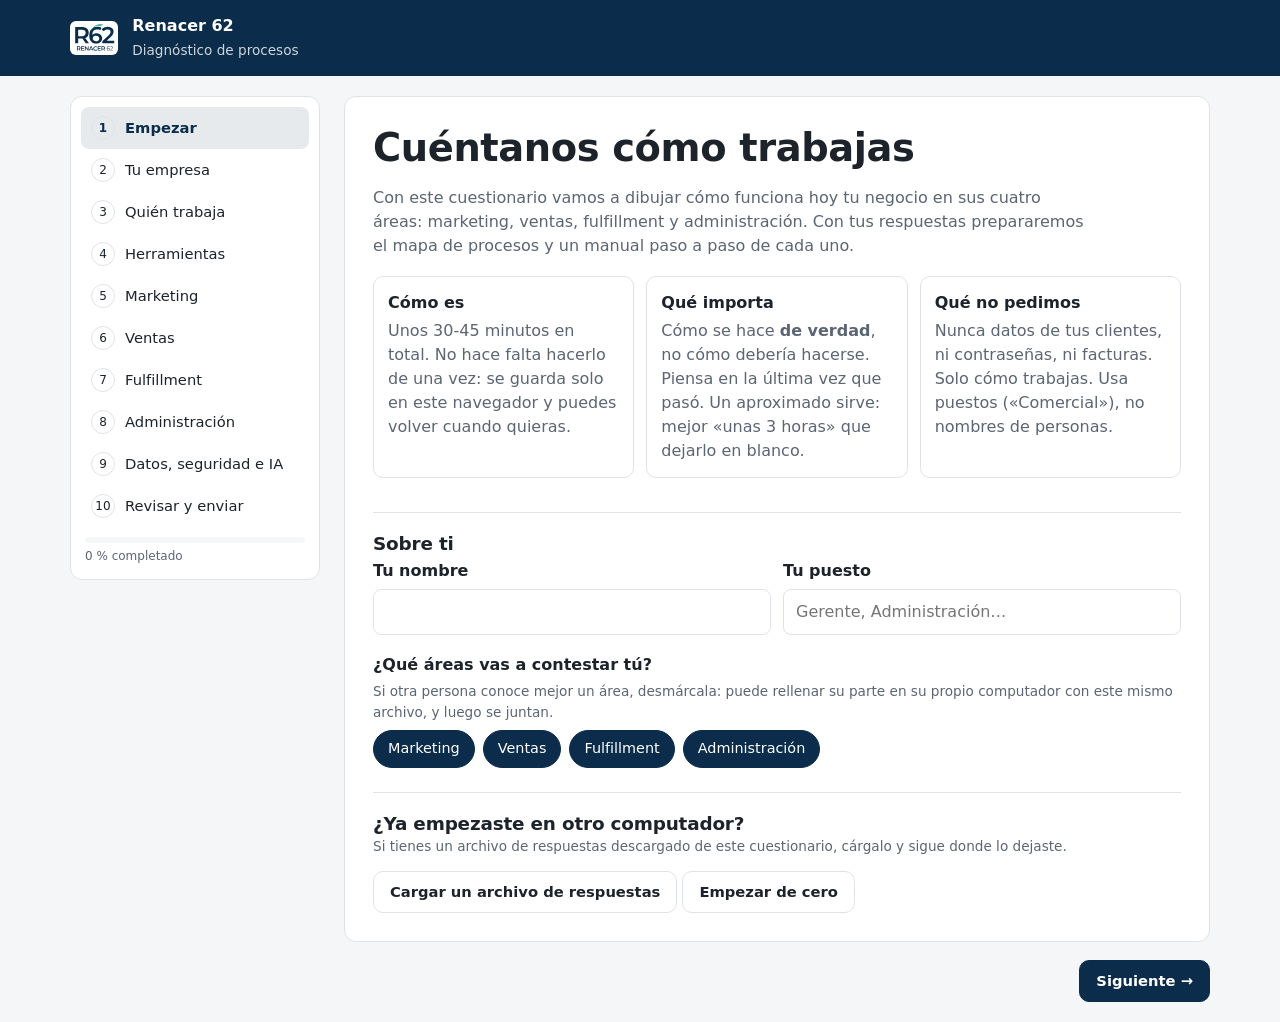
==== commit 0cc194b0: "Adapta el cuestionario de diagnóstico al español de Colombia Cambia las formas de España (vosotros, " ====
--- a/diagnostico/index.html
+++ b/diagnostico/index.html
@@ -194,8 +194,8 @@
 /* La marca del consultor y el catálogo de procesos típicos los escribe
    herramientas/formulario.mjs al generar este archivo. */
 var MARCA = /*__MARCA__*/{"nombre":"Renacer 62","eslogan":"Diagnóstico de procesos","email":"jorgecarmonasig@gmail.com","web":"https://renacer62.com","telefono":"","color_principal":"#0b2d4b","color_acento":"#b1843b","logo_data":"[data-uri]","webhook_formulario":"","cliente":""};
-var CATALOGO = /*__CATALOGO__*/{"tipos_negocio":{"servicios":"Servicios profesionales (consultoría, despacho, reformas, formación…)","ecommerce":"Tienda online","local":"Comercio o negocio local (tienda, hostelería, taller…)","agencia":"Agencia o estudio creativo","clinica":"Clínica o centro de salud y bienestar","otro":"Otro"},"procesos":[{"id":"mkt-plan","area":"marketing","para":["todos"],"nombre":"Planificación de marketing y contenidos","alcance":"Desde que toca planificar el mes hasta que el calendario está aprobado.","disparador":"calendario","disparador_texto":"Cada mes","resultado":"Calendario aprobado","pasos":[{"que":"Revisar resultados del mes anterior","tipo":"tarea"},{"que":"Definir objetivos y ofertas del mes","tipo":"tarea"},{"que":"Elegir temas y canales","tipo":"tarea"},{"que":"Crear el calendario de publicaciones","tipo":"tarea"},{"que":"Aprobar el calendario","tipo":"decision","pregunta":"¿Se aprueba?","opciones":[{"texto":"Sí"},{"texto":"No, hay cambios","destino":"paso:3"}]},{"que":"Compartir el calendario con el equipo","tipo":"tarea"}]},{"id":"mkt-contenido","area":"marketing","para":["todos"],"nombre":"Creación y publicación de contenido en redes","alcance":"Desde que se elige un tema hasta que está publicado y se responden los comentarios.","disparador":"calendario","disparador_texto":"Según el calendario de publicaciones","resultado":"Contenido publicado","pasos":[{"que":"Redactar el texto o guion","tipo":"tarea"},{"que":"Diseñar la imagen o grabar el vídeo","tipo":"tarea"},{"que":"Revisar el contenido","tipo":"decision","pregunta":"¿Está aprobado?","opciones":[{"texto":"Sí"},{"texto":"No, corregir","destino":"paso:1"}]},{"que":"Programar la publicación","tipo":"tarea"},{"que":"Responder comentarios y mensajes","tipo":"tarea"},{"que":"Apuntar los resultados","tipo":"tarea"}]},{"id":"mkt-anuncios","area":"marketing","para":["todos"],"nombre":"Campañas de publicidad de pago","alcance":"Desde que se decide anunciar algo hasta que la campaña termina y se revisan resultados.","disparador":"decision","resultado":"Campaña terminada","pasos":[{"que":"Definir objetivo y presupuesto","tipo":"tarea"},{"que":"Preparar anuncios y textos","tipo":"tarea"},{"que":"Configurar la campaña","tipo":"tarea"},{"que":"Aprobar la inversión","tipo":"tarea"},{"que":"Lanzar la campaña","tipo":"tarea"},{"que":"Esperar una semana","tipo":"espera","espera":"una semana"},{"que":"Revisar resultados y ajustar","tipo":"tarea"},{"que":"Redactar el informe de la campaña","tipo":"tarea"}]},{"id":"mkt-leads","area":"marketing","para":["todos"],"nombre":"Captación de contactos interesados (leads)","alcance":"Desde que alguien deja sus datos o escribe hasta que se pasa a ventas.","disparador":"cliente","disparador_texto":"Alguien deja sus datos o escribe","resultado":"Contacto entregado a ventas","pasos":[{"que":"Recibir los datos del interesado","tipo":"comunicacion","sentido":"recibe","con":"cliente","mensaje":"Datos de contacto"},{"que":"Apuntar el contacto","tipo":"tarea"},{"que":"Enviar respuesta o información","tipo":"comunicacion","sentido":"envia","con":"cliente","mensaje":"Información"},{"que":"Comprobar si es un contacto válido","tipo":"decision","pregunta":"¿Es un contacto válido?","opciones":[{"texto":"Sí"},{"texto":"No (spam o repetido)","destino":"fin","fin":"Contacto descartado"}]},{"que":"Pasar el contacto a ventas","tipo":"tarea"}]},{"id":"mkt-email","area":"marketing","para":["todos"],"nombre":"Email marketing y newsletter","alcance":"Desde que se decide enviar un email hasta que se revisan sus resultados.","disparador":"calendario","disparador_texto":"Cada semana o mes","resultado":"Email enviado","pasos":[{"que":"Decidir tema y a quién se envía","tipo":"tarea"},{"que":"Redactar el email","tipo":"tarea"},{"que":"Maquetar el email","tipo":"tarea"},{"que":"Enviar una prueba y revisarla","tipo":"tarea"},{"que":"Programar el envío","tipo":"tarea"},{"que":"Revisar aperturas y clics","tipo":"tarea"}]},{"id":"mkt-resenas","area":"marketing","para":["local","clinica","servicios","ecommerce"],"nombre":"Gestión de reseñas y reputación","alcance":"Desde que termina un servicio o llega una reseña hasta que está respondida.","disparador":"otro","disparador_texto":"Llega una reseña nueva","resultado":"Reseña respondida","pasos":[{"que":"Revisar las reseñas nuevas","tipo":"tarea"},{"que":"Ver si es negativa","tipo":"decision","pregunta":"¿Es negativa?","opciones":[{"texto":"Sí"},{"texto":"No","destino":"paso:5"}]},{"que":"Avisar al responsable","tipo":"tarea"},{"que":"Contactar con el cliente","tipo":"comunicacion","sentido":"envia","con":"cliente","mensaje":"Disculpa y propuesta"},{"que":"Responder la reseña","tipo":"tarea"}]},{"id":"mkt-informe","area":"marketing","para":["todos"],"nombre":"Medición e informe de marketing","alcance":"Desde que toca revisar números hasta que se presentan y se decide qué cambiar.","disparador":"calendario","disparador_texto":"Cada mes","resultado":"Informe presentado","pasos":[{"que":"Sacar los datos de cada plataforma","tipo":"tarea"},{"que":"Juntar los datos en una hoja","tipo":"tarea"},{"que":"Calcular contactos, coste y ventas por canal","tipo":"tarea"},{"que":"Presentar los resultados a dirección","tipo":"tarea"},{"que":"Apuntar las decisiones","tipo":"tarea"}]},{"id":"mkt-promo","area":"marketing","para":["local","ecommerce"],"nombre":"Lanzamiento de promociones y ofertas","alcance":"Desde que se piensa una oferta hasta que se desactiva.","disparador":"decision","resultado":"Promoción cerrada","pasos":[{"que":"Definir la oferta y sus condiciones","tipo":"tarea"},{"que":"Calcular el margen","tipo":"tarea"},{"que":"Aprobar la promoción","tipo":"tarea"},{"que":"Preparar materiales (cartel, web, códigos)","tipo":"tarea"},{"que":"Informar al equipo","tipo":"tarea"},{"que":"Activar la promoción","tipo":"tarea"},{"que":"Desactivar la promoción","tipo":"tarea"}]},{"id":"ven-leads","area":"ventas","para":["todos"],"nombre":"Atención de interesados (leads)","alcance":"Desde que llega un interesado hasta que se agenda una reunión o se descarta.","disparador":"cliente","disparador_texto":"Llega un interesado","resultado":"Reunión agendada","pasos":[{"que":"Apuntar el contacto","tipo":"tarea"},{"que":"Contactar con el interesado","tipo":"comunicacion","sentido":"envia","con":"cliente","mensaje":"Primer contacto"},{"que":"Ver si responde","tipo":"decision","pregunta":"¿Responde?","opciones":[{"texto":"Sí"},{"texto":"No","destino":"fin","fin":"Interesado sin respuesta"}]},{"que":"Preguntar qué necesita, presupuesto y plazo","tipo":"tarea"},{"que":"Ver si encaja","tipo":"decision","pregunta":"¿Encaja con lo que ofrecemos?","opciones":[{"texto":"Sí"},{"texto":"No","destino":"fin","fin":"Interesado descartado"}]},{"que":"Agendar la reunión","tipo":"tarea"}]},{"id":"ven-reunion","area":"ventas","para":["servicios","agencia"],"nombre":"Reunión o visita comercial","alcance":"Desde que hay una reunión agendada hasta que se decide preparar propuesta o no.","disparador":"proceso","resultado":"Propuesta solicitada","pasos":[{"que":"Revisar la ficha del cliente","tipo":"tarea"},{"que":"Confirmar la cita","tipo":"comunicacion","sentido":"envia","con":"cliente","mensaje":"Confirmación de la cita"},{"que":"Celebrar la reunión o la visita","tipo":"tarea"},{"que":"Apuntar las notas","tipo":"tarea"},{"que":"Ver si encaja la oferta","tipo":"decision","pregunta":"¿Encaja la oferta?","opciones":[{"texto":"Sí"},{"texto":"No","destino":"fin","fin":"Oportunidad descartada"}]},{"que":"Enviar resumen y próximos pasos","tipo":"comunicacion","sentido":"envia","con":"cliente","mensaje":"Resumen de la reunión"}]},{"id":"ven-presupuesto","area":"ventas","para":["todos"],"nombre":"Elaboración y seguimiento de presupuestos","alcance":"Desde que alguien pide precio hasta que acepta, rechaza o deja de contestar.","disparador":"cliente","disparador_texto":"El cliente pide presupuesto","resultado":"Presupuesto aceptado","pasos":[{"que":"Reunir lo que necesita el cliente","tipo":"tarea"},{"que":"Calcular precio y margen","tipo":"tarea"},{"que":"Preparar el presupuesto","tipo":"tarea"},{"que":"Enviar el presupuesto","tipo":"comunicacion","sentido":"envia","con":"cliente","mensaje":"Presupuesto"},{"que":"Esperar respuesta","tipo":"espera","espera":"unos días"},{"que":"Llamar o escribir para hacer seguimiento","tipo":"comunicacion","sentido":"envia","con":"cliente","mensaje":"Recordatorio"},{"que":"Ver qué responde","tipo":"decision","pregunta":"¿Qué responde el cliente?","opciones":[{"texto":"Acepta"},{"texto":"Pide cambios","destino":"paso:2"},{"texto":"Rechaza","destino":"fin","fin":"Presupuesto rechazado"}]}]},{"id":"ven-cierre","area":"ventas","para":["servicios","agencia"],"nombre":"Cierre de la venta y alta del cliente","alcance":"Desde que el cliente dice que sí hasta que pasa al equipo que hace el trabajo.","disparador":"proceso","resultado":"Cliente dado de alta","pasos":[{"que":"Preparar el contrato o pedido","tipo":"tarea"},{"que":"Enviar el contrato para firmar","tipo":"comunicacion","sentido":"envia","con":"cliente","mensaje":"Contrato"},{"que":"Recibir el contrato firmado","tipo":"comunicacion","sentido":"recibe","con":"cliente","mensaje":"Contrato firmado"},{"que":"Emitir la factura de anticipo","tipo":"tarea"},{"que":"Comprobar el cobro del anticipo","tipo":"tarea"},{"que":"Dar de alta al cliente","tipo":"tarea"},{"que":"Pasar el cliente al equipo","tipo":"tarea"}]},{"id":"ven-mostrador","area":"ventas","para":["local"],"nombre":"Venta en tienda o mostrador","alcance":"Desde que entra un cliente hasta que sale con su compra o sin ella.","disparador":"cliente","disparador_texto":"Entra un cliente","resultado":"Venta cobrada","pasos":[{"que":"Atender al cliente","tipo":"tarea"},{"que":"Asesorar sobre el producto","tipo":"tarea"},{"que":"Comprobar stock y precio","tipo":"tarea"},{"que":"Ver si compra","tipo":"decision","pregunta":"¿Compra?","opciones":[{"texto":"Sí"},{"texto":"No","destino":"fin","fin":"Cliente sin compra"}]},{"que":"Cobrar","tipo":"tarea"},{"que":"Dar el ticket o la factura","tipo":"tarea"}]},{"id":"ven-pedido-web","area":"ventas","para":["ecommerce"],"nombre":"Pedidos online","alcance":"Desde que entra un pedido en la web hasta que está confirmado y pasa a preparación.","disparador":"cliente","disparador_texto":"Entra un pedido en la web","resultado":"Pedido confirmado","pasos":[{"que":"Comprobar el cobro","tipo":"tarea"},{"que":"Revisar el pedido y la dirección","tipo":"tarea"},{"que":"Ver si el pedido es válido","tipo":"decision","pregunta":"¿Es válido?","opciones":[{"texto":"Sí"},{"texto":"No","destino":"fin","fin":"Pedido cancelado"}]},{"que":"Confirmar el pedido al cliente","tipo":"comunicacion","sentido":"envia","con":"cliente","mensaje":"Confirmación del pedido"},{"que":"Pasar el pedido a preparación","tipo":"tarea"}]},{"id":"ven-embudo","area":"ventas","para":["servicios","agencia"],"nombre":"Revisión del embudo y previsión de ventas","alcance":"La revisión periódica de oportunidades abiertas.","disparador":"calendario","disparador_texto":"Cada semana","resultado":"Previsión actualizada","pasos":[{"que":"Actualizar el estado de cada oportunidad","tipo":"tarea"},{"que":"Revisar las oportunidades paradas","tipo":"tarea"},{"que":"Celebrar la reunión de ventas","tipo":"tarea"},{"que":"Estimar las ventas del mes","tipo":"tarea"},{"que":"Repartir acciones","tipo":"tarea"}]},{"id":"ven-recompra","area":"ventas","para":["todos"],"nombre":"Renovaciones y recompra","alcance":"Desde que toca renovar o volver a ofrecer algo a un cliente actual hasta que renueva o se pierde.","disparador":"calendario","disparador_texto":"Se acerca la fecha de renovación","resultado":"Cliente renovado","pasos":[{"que":"Revisar el historial del cliente","tipo":"tarea"},{"que":"Contactar con el cliente","tipo":"comunicacion","sentido":"envia","con":"cliente","mensaje":"Propuesta de renovación"},{"que":"Presentar la oferta","tipo":"tarea"},{"que":"Ver si acepta","tipo":"decision","pregunta":"¿Acepta?","opciones":[{"texto":"Sí"},{"texto":"No","destino":"fin","fin":"Cliente perdido"}]},{"que":"Registrar la renovación","tipo":"tarea"}]},{"id":"ful-onboarding","area":"fulfillment","para":["servicios","agencia"],"nombre":"Bienvenida e incorporación de un cliente nuevo","alcance":"Desde que ventas pasa un cliente nuevo hasta que todo está listo para empezar el trabajo.","disparador":"proceso","resultado":"Cliente listo para empezar","pasos":[{"que":"Enviar bienvenida y cuestionario","tipo":"comunicacion","sentido":"envia","con":"cliente","mensaje":"Bienvenida y cuestionario"},{"que":"Recibir accesos y documentación","tipo":"comunicacion","sentido":"recibe","con":"cliente","mensaje":"Accesos y documentación"},{"que":"Ver si la información está completa","tipo":"decision","pregunta":"¿Está completa?","opciones":[{"texto":"Sí"},{"texto":"No, falta algo","destino":"paso:2"}]},{"que":"Crear el proyecto","tipo":"tarea"},{"que":"Celebrar la reunión de arranque","tipo":"tarea"},{"que":"Confirmar plan y calendario","tipo":"comunicacion","sentido":"envia","con":"cliente","mensaje":"Plan y calendario"}]},{"id":"ful-entrega","area":"fulfillment","para":["servicios","agencia"],"nombre":"Ejecución y entrega del servicio o proyecto","alcance":"Desde que se empieza a trabajar hasta que el cliente tiene la entrega final.","disparador":"proceso","resultado":"Proyecto entregado","pasos":[{"que":"Planificar las tareas","tipo":"tarea"},{"que":"Asignar a las personas","tipo":"tarea"},{"que":"Producir el trabajo","tipo":"tarea"},{"que":"Revisar internamente","tipo":"tarea"},{"que":"Enviar al cliente","tipo":"comunicacion","sentido":"envia","con":"cliente","mensaje":"Entrega para revisar"},{"que":"Ver si lo aprueba","tipo":"decision","pregunta":"¿Lo aprueba el cliente?","opciones":[{"texto":"Sí"},{"texto":"No, pide cambios","destino":"paso:3"}]},{"que":"Entregar la versión final","tipo":"comunicacion","sentido":"envia","con":"cliente","mensaje":"Entrega final"},{"que":"Avisar a administración para facturar","tipo":"tarea"}]},{"id":"ful-citas","area":"fulfillment","para":["clinica","local"],"nombre":"Citas y atención al cliente o paciente","alcance":"Desde que alguien pide cita hasta que se le atiende, se cobra y se programa el seguimiento.","disparador":"cliente","disparador_texto":"Alguien pide cita","resultado":"Servicio realizado","pasos":[{"que":"Consultar la agenda","tipo":"tarea"},{"que":"Reservar la cita","tipo":"tarea"},{"que":"Enviar confirmación y recordatorio","tipo":"comunicacion","sentido":"envia","con":"cliente","mensaje":"Confirmación de la cita"},{"que":"Ver si confirma","tipo":"decision","pregunta":"¿Confirma la cita?","opciones":[{"texto":"Sí"},{"texto":"No","destino":"fin","fin":"Cita cancelada"}]},{"que":"Recibir al cliente o paciente","tipo":"tarea"},{"que":"Atender la consulta o el servicio","tipo":"tarea"},{"que":"Apuntar en la ficha","tipo":"tarea"},{"que":"Cobrar el servicio","tipo":"tarea"},{"que":"Programar el seguimiento","tipo":"tarea"}]},{"id":"ful-envios","area":"fulfillment","para":["ecommerce"],"nombre":"Preparación y envío de pedidos","alcance":"Desde que un pedido está confirmado hasta que sale con el transportista.","disparador":"proceso","resultado":"Pedido enviado","pasos":[{"que":"Imprimir la hoja del pedido","tipo":"tarea"},{"que":"Recoger los productos","tipo":"tarea"},{"que":"Ver si hay stock","tipo":"decision","pregunta":"¿Hay stock?","opciones":[{"texto":"Sí"},{"texto":"No","destino":"fin","fin":"Pedido retrasado por falta de stock"}]},{"que":"Empaquetar el pedido","tipo":"tarea"},{"que":"Generar la etiqueta de envío","tipo":"tarea"},{"que":"Entregar al transportista","tipo":"tarea"},{"que":"Enviar el seguimiento al cliente","tipo":"comunicacion","sentido":"envia","con":"cliente","mensaje":"Número de seguimiento"},{"que":"Actualizar el stock","tipo":"tarea"}]},{"id":"ful-devoluciones","area":"fulfillment","para":["ecommerce","local"],"nombre":"Devoluciones y cambios","alcance":"Desde que un cliente pide devolver o cambiar algo hasta que se le reembolsa o se rechaza.","disparador":"cliente","disparador_texto":"Un cliente pide una devolución","resultado":"Devolución reembolsada","pasos":[{"que":"Comprobar plazo y estado","tipo":"tarea"},{"que":"Ver si se acepta","tipo":"decision","pregunta":"¿Se acepta?","opciones":[{"texto":"Sí"},{"texto":"No","destino":"fin","fin":"Devolución rechazada"}]},{"que":"Enviar instrucciones o etiqueta","tipo":"comunicacion","sentido":"envia","con":"cliente","mensaje":"Instrucciones de devolución"},{"que":"Recibir el producto","tipo":"comunicacion","sentido":"recibe","con":"cliente","mensaje":"Producto devuelto"},{"que":"Revisar el producto","tipo":"tarea"},{"que":"Reembolsar o cambiar","tipo":"tarea"},{"que":"Reponer el stock","tipo":"tarea"}]},{"id":"ful-incidencias","area":"fulfillment","para":["todos"],"nombre":"Atención de dudas e incidencias","alcance":"Desde que un cliente pregunta o tiene un problema hasta que queda resuelto.","disparador":"cliente","disparador_texto":"Llega una duda o un problema","resultado":"Incidencia resuelta","pasos":[{"que":"Apuntar la incidencia","tipo":"tarea"},{"que":"Ver si se resuelve al momento","tipo":"decision","pregunta":"¿Se resuelve al momento?","opciones":[{"texto":"Sí","destino":"paso:5"},{"texto":"No"}]},{"que":"Pasar a quien sabe resolverlo","tipo":"tarea"},{"que":"Resolver la incidencia","tipo":"tarea"},{"que":"Responder al cliente","tipo":"comunicacion","sentido":"envia","con":"cliente","mensaje":"Respuesta"},{"que":"Cerrar la incidencia y apuntar la causa","tipo":"tarea"}]},{"id":"ful-quejas","area":"fulfillment","para":["local","clinica","ecommerce"],"nombre":"Quejas y reclamaciones","alcance":"Desde que llega una queja formal hasta que se responde y se cierra.","disparador":"cliente","disparador_texto":"Llega una queja","resultado":"Queja resuelta","pasos":[{"que":"Registrar la reclamación","tipo":"tarea"},{"que":"Analizar la causa","tipo":"tarea"},{"que":"Proponer una solución","tipo":"tarea"},{"que":"Responder al cliente","tipo":"comunicacion","sentido":"envia","con":"cliente","mensaje":"Respuesta a la reclamación"},{"que":"Revisar que se ha solucionado","tipo":"tarea"}]},{"id":"ful-stock","area":"fulfillment","para":["ecommerce","local"],"nombre":"Control de stock y reposición","alcance":"Desde que se revisa el stock hasta que la mercancía está repuesta.","disparador":"calendario","disparador_texto":"Cada semana","resultado":"Stock repuesto","pasos":[{"que":"Revisar niveles de stock","tipo":"tarea"},{"que":"Ver si algo está bajo mínimo","tipo":"decision","pregunta":"¿Algo bajo mínimo?","opciones":[{"texto":"Sí"},{"texto":"No","destino":"fin","fin":"Stock correcto"}]},{"que":"Pedir la mercancía al proveedor","tipo":"comunicacion","sentido":"envia","con":"proveedor","mensaje":"Pedido"},{"que":"Recibir la mercancía","tipo":"comunicacion","sentido":"recibe","con":"proveedor","mensaje":"Mercancía y albarán"},{"que":"Revisar la mercancía","tipo":"tarea"},{"que":"Dar de alta la entrada","tipo":"tarea"}]},{"id":"adm-facturacion","area":"administracion","para":["todos"],"nombre":"Facturación a clientes","alcance":"Desde que toca facturar hasta que la factura está enviada y archivada.","disparador":"otro","disparador_texto":"Se termina un trabajo o llega fin de mes","resultado":"Factura enviada","pasos":[{"que":"Comprobar datos fiscales y condiciones","tipo":"tarea"},{"que":"Emitir la factura","tipo":"tarea"},{"que":"Enviar la factura al cliente","tipo":"comunicacion","sentido":"envia","con":"cliente","mensaje":"Factura"},{"que":"Apuntar la factura","tipo":"tarea"},{"que":"Archivar la factura","tipo":"tarea"}]},{"id":"adm-cobros","area":"administracion","para":["todos"],"nombre":"Cobro y reclamación de impagos","alcance":"Desde que vence una factura hasta que se cobra o se da por perdida.","disparador":"calendario","disparador_texto":"Cada semana se revisan vencimientos","resultado":"Factura cobrada","pasos":[{"que":"Revisar las facturas vencidas","tipo":"tarea"},{"que":"Comprobar los cobros en el banco","tipo":"tarea"},{"que":"Ver si está cobrada","tipo":"decision","pregunta":"¿Está cobrada?","opciones":[{"texto":"Sí","destino":"fin","fin":"Factura cobrada"},{"texto":"No"}]},{"que":"Enviar un recordatorio","tipo":"comunicacion","sentido":"envia","con":"cliente","mensaje":"Recordatorio de pago"},{"que":"Esperar unos días","tipo":"espera","espera":"unos días"},{"que":"Llamar al cliente","tipo":"comunicacion","sentido":"envia","con":"cliente","mensaje":"Reclamación de pago"},{"que":"Ver si paga","tipo":"decision","pregunta":"¿Paga?","opciones":[{"texto":"Sí","destino":"fin","fin":"Factura cobrada"},{"texto":"No","destino":"fin","fin":"Deuda en reclamación"}]}]},{"id":"adm-compras","area":"administracion","para":["todos"],"nombre":"Compras y pago a proveedores","alcance":"Desde que hace falta comprar algo hasta que la factura del proveedor está pagada.","disparador":"decision","resultado":"Factura del proveedor pagada","pasos":[{"que":"Pedir presupuestos","tipo":"comunicacion","sentido":"envia","con":"proveedor","mensaje":"Petición de presupuesto"},{"que":"Aprobar la compra","tipo":"tarea"},{"que":"Enviar el pedido al proveedor","tipo":"comunicacion","sentido":"envia","con":"proveedor","mensaje":"Pedido"},{"que":"Recibir la mercancía o el servicio","tipo":"comunicacion","sentido":"recibe","con":"proveedor","mensaje":"Mercancía o servicio"},{"que":"Recibir la factura del proveedor","tipo":"comunicacion","sentido":"recibe","con":"proveedor","mensaje":"Factura del proveedor"},{"que":"Comprobar pedido, albarán y factura","tipo":"tarea"},{"que":"Pagar la factura","tipo":"tarea"},{"que":"Archivar la documentación","tipo":"tarea"}]},{"id":"adm-gastos","area":"administracion","para":["todos"],"nombre":"Gastos y tickets","alcance":"Desde que alguien paga un gasto hasta que está contabilizado (y reembolsado si toca).","disparador":"otro","disparador_texto":"Alguien paga un gasto de la empresa","resultado":"Gasto contabilizado","pasos":[{"que":"Fotografiar o guardar el ticket","tipo":"tarea"},{"que":"Enviar el ticket a administración","tipo":"tarea"},{"que":"Clasificar el gasto","tipo":"tarea"},{"que":"Aprobar el gasto","tipo":"tarea"},{"que":"Reembolsar a la persona","tipo":"tarea"},{"que":"Contabilizar el gasto","tipo":"tarea"}]},{"id":"adm-cierre","area":"administracion","para":["todos"],"nombre":"Cierre del mes e impuestos","alcance":"Desde que acaba el mes o el trimestre hasta que los impuestos están presentados.","disparador":"calendario","disparador_texto":"Fin de mes o de trimestre","resultado":"Periodo cerrado","pasos":[{"que":"Reunir facturas emitidas y recibidas","tipo":"tarea"},{"que":"Cuadrar el banco","tipo":"tarea"},{"que":"Enviar la documentación a la gestoría","tipo":"comunicacion","sentido":"envia","con":"gestoria","mensaje":"Documentación del periodo"},{"que":"Recibir el borrador de impuestos","tipo":"comunicacion","sentido":"recibe","con":"gestoria","mensaje":"Borrador de impuestos"},{"que":"Revisar y aprobar el borrador","tipo":"tarea"},{"que":"Pagar los impuestos","tipo":"tarea"}]},{"id":"adm-nominas","area":"administracion","para":["todos"],"nombre":"Nóminas","alcance":"Desde que se recogen las incidencias del mes hasta que las nóminas están pagadas.","disparador":"calendario","disparador_texto":"Cada mes","resultado":"Nóminas pagadas","pasos":[{"que":"Reunir altas, bajas, vacaciones y horas","tipo":"tarea"},{"que":"Enviar las incidencias a la gestoría","tipo":"comunicacion","sentido":"envia","con":"gestoria","mensaje":"Incidencias del mes"},{"que":"Recibir el borrador de nóminas","tipo":"comunicacion","sentido":"recibe","con":"gestoria","mensaje":"Borrador de nóminas"},{"que":"Revisar las nóminas","tipo":"decision","pregunta":"¿Están bien?","opciones":[{"texto":"Sí"},{"texto":"No, hay errores","destino":"paso:2"}]},{"que":"Pagar las nóminas","tipo":"tarea"},{"que":"Archivar las nóminas","tipo":"tarea"}]},{"id":"adm-seleccion","area":"administracion","para":["todos"],"nombre":"Selección y contratación de personal","alcance":"Desde que hace falta una persona hasta que está contratada.","disparador":"decision","resultado":"Persona contratada","pasos":[{"que":"Definir el puesto","tipo":"tarea"},{"que":"Publicar la oferta","tipo":"tarea"},{"que":"Filtrar candidaturas","tipo":"tarea"},{"que":"Entrevistar candidatos","tipo":"tarea"},{"que":"Elegir candidato","tipo":"tarea"},{"que":"Ver si acepta la oferta","tipo":"decision","pregunta":"¿Acepta?","opciones":[{"texto":"Sí"},{"texto":"No","destino":"paso:5"}]},{"que":"Firmar el contrato y dar de alta","tipo":"tarea"}]},{"id":"adm-incorporacion","area":"administracion","para":["todos"],"nombre":"Incorporación de personas al equipo","alcance":"Desde que alguien firma hasta que termina su periodo de prueba.","disparador":"proceso","resultado":"Incorporación completada","pasos":[{"que":"Preparar accesos y equipo","tipo":"tarea"},{"que":"Dar la bienvenida","tipo":"tarea"},{"que":"Explicar cómo se trabaja","tipo":"tarea"},{"que":"Asignar una persona de referencia","tipo":"tarea"},{"que":"Esperar 30 días","tipo":"espera","espera":"30 días"},{"que":"Revisar cómo va","tipo":"tarea"}]}]};
-var AJUSTES = /*__AJUSTES__*/{"textos":{"titulo":"Cuéntanos cómo trabajáis","introduccion":"Con este cuestionario vamos a dibujar cómo funciona hoy tu negocio en {areas}. Con tus respuestas prepararemos el mapa de procesos y un manual paso a paso de cada uno.","tiempo":"Unos 30-45 minutos en total. No hace falta hacerlo de una vez: se guarda solo en este navegador y puedes volver cuando quieras.","nota_final":""},"areas":{"marketing":{"activa":true,"nombre":"Marketing","descripcion":"Cómo os da a conocer el negocio y cómo llegan los interesados: redes, anuncios, contenido, web, reseñas."},"ventas":{"activa":true,"nombre":"Ventas","descripcion":"Desde que alguien se interesa hasta que compra: contactos, reuniones, presupuestos, seguimiento y cierre."},"fulfillment":{"activa":true,"nombre":"Fulfillment","descripcion":"La entrega y el servicio: cómo hacéis y entregáis lo que vendéis, y la atención después (pedidos, citas, incidencias)."},"administracion":{"activa":true,"nombre":"Administración","descripcion":"Lo que sostiene el negocio por detrás: facturas, cobros, pagos, impuestos, nóminas y personal."}},"secciones":{"empresa_para_afinar":true,"pasos_tipicos":true,"detalle_de_cada_paso":true,"proceso_para_terminar":true,"seguridad":true,"ia":true},"preguntas_extra":[]};
+var CATALOGO = /*__CATALOGO__*/{"tipos_negocio":{"servicios":"Servicios profesionales (consultoría, despacho, reformas, formación…)","ecommerce":"Tienda online","local":"Comercio o negocio local (tienda, hostelería, taller…)","agencia":"Agencia o estudio creativo","clinica":"Clínica o centro de salud y bienestar","otro":"Otro"},"procesos":[{"id":"mkt-plan","area":"marketing","para":["todos"],"nombre":"Planificación de marketing y contenidos","alcance":"Desde que toca planificar el mes hasta que el calendario está aprobado.","disparador":"calendario","disparador_texto":"Cada mes","resultado":"Calendario aprobado","pasos":[{"que":"Revisar resultados del mes anterior","tipo":"tarea"},{"que":"Definir objetivos y ofertas del mes","tipo":"tarea"},{"que":"Elegir temas y canales","tipo":"tarea"},{"que":"Crear el calendario de publicaciones","tipo":"tarea"},{"que":"Aprobar el calendario","tipo":"decision","pregunta":"¿Se aprueba?","opciones":[{"texto":"Sí"},{"texto":"No, hay cambios","destino":"paso:3"}]},{"que":"Compartir el calendario con el equipo","tipo":"tarea"}]},{"id":"mkt-contenido","area":"marketing","para":["todos"],"nombre":"Creación y publicación de contenido en redes","alcance":"Desde que se elige un tema hasta que está publicado y se responden los comentarios.","disparador":"calendario","disparador_texto":"Según el calendario de publicaciones","resultado":"Contenido publicado","pasos":[{"que":"Redactar el texto o guion","tipo":"tarea"},{"que":"Diseñar la imagen o grabar el vídeo","tipo":"tarea"},{"que":"Revisar el contenido","tipo":"decision","pregunta":"¿Está aprobado?","opciones":[{"texto":"Sí"},{"texto":"No, corregir","destino":"paso:1"}]},{"que":"Programar la publicación","tipo":"tarea"},{"que":"Responder comentarios y mensajes","tipo":"tarea"},{"que":"Apuntar los resultados","tipo":"tarea"}]},{"id":"mkt-anuncios","area":"marketing","para":["todos"],"nombre":"Campañas de publicidad de pago","alcance":"Desde que se decide anunciar algo hasta que la campaña termina y se revisan resultados.","disparador":"decision","resultado":"Campaña terminada","pasos":[{"que":"Definir objetivo y presupuesto","tipo":"tarea"},{"que":"Preparar anuncios y textos","tipo":"tarea"},{"que":"Configurar la campaña","tipo":"tarea"},{"que":"Aprobar la inversión","tipo":"tarea"},{"que":"Lanzar la campaña","tipo":"tarea"},{"que":"Esperar una semana","tipo":"espera","espera":"una semana"},{"que":"Revisar resultados y ajustar","tipo":"tarea"},{"que":"Redactar el informe de la campaña","tipo":"tarea"}]},{"id":"mkt-leads","area":"marketing","para":["todos"],"nombre":"Captación de contactos interesados (leads)","alcance":"Desde que alguien deja sus datos o escribe hasta que se pasa a ventas.","disparador":"cliente","disparador_texto":"Alguien deja sus datos o escribe","resultado":"Contacto entregado a ventas","pasos":[{"que":"Recibir los datos del interesado","tipo":"comunicacion","sentido":"recibe","con":"cliente","mensaje":"Datos de contacto"},{"que":"Apuntar el contacto","tipo":"tarea"},{"que":"Enviar respuesta o información","tipo":"comunicacion","sentido":"envia","con":"cliente","mensaje":"Información"},{"que":"Comprobar si es un contacto válido","tipo":"decision","pregunta":"¿Es un contacto válido?","opciones":[{"texto":"Sí"},{"texto":"No (spam o repetido)","destino":"fin","fin":"Contacto descartado"}]},{"que":"Pasar el contacto a ventas","tipo":"tarea"}]},{"id":"mkt-email","area":"marketing","para":["todos"],"nombre":"Email marketing y newsletter","alcance":"Desde que se decide enviar un email hasta que se revisan sus resultados.","disparador":"calendario","disparador_texto":"Cada semana o mes","resultado":"Email enviado","pasos":[{"que":"Decidir tema y a quién se envía","tipo":"tarea"},{"que":"Redactar el email","tipo":"tarea"},{"que":"Maquetar el email","tipo":"tarea"},{"que":"Enviar una prueba y revisarla","tipo":"tarea"},{"que":"Programar el envío","tipo":"tarea"},{"que":"Revisar aperturas y clics","tipo":"tarea"}]},{"id":"mkt-resenas","area":"marketing","para":["local","clinica","servicios","ecommerce"],"nombre":"Gestión de reseñas y reputación","alcance":"Desde que termina un servicio o llega una reseña hasta que está respondida.","disparador":"otro","disparador_texto":"Llega una reseña nueva","resultado":"Reseña respondida","pasos":[{"que":"Revisar las reseñas nuevas","tipo":"tarea"},{"que":"Ver si es negativa","tipo":"decision","pregunta":"¿Es negativa?","opciones":[{"texto":"Sí"},{"texto":"No","destino":"paso:5"}]},{"que":"Avisar al responsable","tipo":"tarea"},{"que":"Contactar con el cliente","tipo":"comunicacion","sentido":"envia","con":"cliente","mensaje":"Disculpa y propuesta"},{"que":"Responder la reseña","tipo":"tarea"}]},{"id":"mkt-informe","area":"marketing","para":["todos"],"nombre":"Medición e informe de marketing","alcance":"Desde que toca revisar números hasta que se presentan y se decide qué cambiar.","disparador":"calendario","disparador_texto":"Cada mes","resultado":"Informe presentado","pasos":[{"que":"Sacar los datos de cada plataforma","tipo":"tarea"},{"que":"Juntar los datos en una hoja","tipo":"tarea"},{"que":"Calcular contactos, coste y ventas por canal","tipo":"tarea"},{"que":"Presentar los resultados a dirección","tipo":"tarea"},{"que":"Apuntar las decisiones","tipo":"tarea"}]},{"id":"mkt-promo","area":"marketing","para":["local","ecommerce"],"nombre":"Lanzamiento de promociones y ofertas","alcance":"Desde que se piensa una oferta hasta que se desactiva.","disparador":"decision","resultado":"Promoción cerrada","pasos":[{"que":"Definir la oferta y sus condiciones","tipo":"tarea"},{"que":"Calcular el margen","tipo":"tarea"},{"que":"Aprobar la promoción","tipo":"tarea"},{"que":"Preparar materiales (cartel, web, códigos)","tipo":"tarea"},{"que":"Informar al equipo","tipo":"tarea"},{"que":"Activar la promoción","tipo":"tarea"},{"que":"Desactivar la promoción","tipo":"tarea"}]},{"id":"ven-leads","area":"ventas","para":["todos"],"nombre":"Atención de interesados (leads)","alcance":"Desde que llega un interesado hasta que se agenda una reunión o se descarta.","disparador":"cliente","disparador_texto":"Llega un interesado","resultado":"Reunión agendada","pasos":[{"que":"Apuntar el contacto","tipo":"tarea"},{"que":"Contactar con el interesado","tipo":"comunicacion","sentido":"envia","con":"cliente","mensaje":"Primer contacto"},{"que":"Ver si responde","tipo":"decision","pregunta":"¿Responde?","opciones":[{"texto":"Sí"},{"texto":"No","destino":"fin","fin":"Interesado sin respuesta"}]},{"que":"Preguntar qué necesita, presupuesto y plazo","tipo":"tarea"},{"que":"Ver si encaja","tipo":"decision","pregunta":"¿Encaja con lo que ofrecemos?","opciones":[{"texto":"Sí"},{"texto":"No","destino":"fin","fin":"Interesado descartado"}]},{"que":"Agendar la reunión","tipo":"tarea"}]},{"id":"ven-reunion","area":"ventas","para":["servicios","agencia"],"nombre":"Reunión o visita comercial","alcance":"Desde que hay una reunión agendada hasta que se decide preparar propuesta o no.","disparador":"proceso","resultado":"Propuesta solicitada","pasos":[{"que":"Revisar la ficha del cliente","tipo":"tarea"},{"que":"Confirmar la cita","tipo":"comunicacion","sentido":"envia","con":"cliente","mensaje":"Confirmación de la cita"},{"que":"Celebrar la reunión o la visita","tipo":"tarea"},{"que":"Apuntar las notas","tipo":"tarea"},{"que":"Ver si encaja la oferta","tipo":"decision","pregunta":"¿Encaja la oferta?","opciones":[{"texto":"Sí"},{"texto":"No","destino":"fin","fin":"Oportunidad descartada"}]},{"que":"Enviar resumen y próximos pasos","tipo":"comunicacion","sentido":"envia","con":"cliente","mensaje":"Resumen de la reunión"}]},{"id":"ven-presupuesto","area":"ventas","para":["todos"],"nombre":"Elaboración y seguimiento de presupuestos","alcance":"Desde que alguien pide precio hasta que acepta, rechaza o deja de contestar.","disparador":"cliente","disparador_texto":"El cliente pide presupuesto","resultado":"Presupuesto aceptado","pasos":[{"que":"Reunir lo que necesita el cliente","tipo":"tarea"},{"que":"Calcular precio y margen","tipo":"tarea"},{"que":"Preparar el presupuesto","tipo":"tarea"},{"que":"Enviar el presupuesto","tipo":"comunicacion","sentido":"envia","con":"cliente","mensaje":"Presupuesto"},{"que":"Esperar respuesta","tipo":"espera","espera":"unos días"},{"que":"Llamar o escribir para hacer seguimiento","tipo":"comunicacion","sentido":"envia","con":"cliente","mensaje":"Recordatorio"},{"que":"Ver qué responde","tipo":"decision","pregunta":"¿Qué responde el cliente?","opciones":[{"texto":"Acepta"},{"texto":"Pide cambios","destino":"paso:2"},{"texto":"Rechaza","destino":"fin","fin":"Presupuesto rechazado"}]}]},{"id":"ven-cierre","area":"ventas","para":["servicios","agencia"],"nombre":"Cierre de la venta y alta del cliente","alcance":"Desde que el cliente dice que sí hasta que pasa al equipo que hace el trabajo.","disparador":"proceso","resultado":"Cliente dado de alta","pasos":[{"que":"Preparar el contrato o pedido","tipo":"tarea"},{"que":"Enviar el contrato para firmar","tipo":"comunicacion","sentido":"envia","con":"cliente","mensaje":"Contrato"},{"que":"Recibir el contrato firmado","tipo":"comunicacion","sentido":"recibe","con":"cliente","mensaje":"Contrato firmado"},{"que":"Emitir la factura de anticipo","tipo":"tarea"},{"que":"Comprobar el cobro del anticipo","tipo":"tarea"},{"que":"Dar de alta al cliente","tipo":"tarea"},{"que":"Pasar el cliente al equipo","tipo":"tarea"}]},{"id":"ven-mostrador","area":"ventas","para":["local"],"nombre":"Venta en tienda o mostrador","alcance":"Desde que entra un cliente hasta que sale con su compra o sin ella.","disparador":"cliente","disparador_texto":"Entra un cliente","resultado":"Venta cobrada","pasos":[{"que":"Atender al cliente","tipo":"tarea"},{"que":"Asesorar sobre el producto","tipo":"tarea"},{"que":"Comprobar stock y precio","tipo":"tarea"},{"que":"Ver si compra","tipo":"decision","pregunta":"¿Compra?","opciones":[{"texto":"Sí"},{"texto":"No","destino":"fin","fin":"Cliente sin compra"}]},{"que":"Cobrar","tipo":"tarea"},{"que":"Dar el ticket o la factura","tipo":"tarea"}]},{"id":"ven-pedido-web","area":"ventas","para":["ecommerce"],"nombre":"Pedidos online","alcance":"Desde que entra un pedido en la web hasta que está confirmado y pasa a preparación.","disparador":"cliente","disparador_texto":"Entra un pedido en la web","resultado":"Pedido confirmado","pasos":[{"que":"Comprobar el cobro","tipo":"tarea"},{"que":"Revisar el pedido y la dirección","tipo":"tarea"},{"que":"Ver si el pedido es válido","tipo":"decision","pregunta":"¿Es válido?","opciones":[{"texto":"Sí"},{"texto":"No","destino":"fin","fin":"Pedido cancelado"}]},{"que":"Confirmar el pedido al cliente","tipo":"comunicacion","sentido":"envia","con":"cliente","mensaje":"Confirmación del pedido"},{"que":"Pasar el pedido a preparación","tipo":"tarea"}]},{"id":"ven-embudo","area":"ventas","para":["servicios","agencia"],"nombre":"Revisión del embudo y previsión de ventas","alcance":"La revisión periódica de oportunidades abiertas.","disparador":"calendario","disparador_texto":"Cada semana","resultado":"Previsión actualizada","pasos":[{"que":"Actualizar el estado de cada oportunidad","tipo":"tarea"},{"que":"Revisar las oportunidades paradas","tipo":"tarea"},{"que":"Celebrar la reunión de ventas","tipo":"tarea"},{"que":"Estimar las ventas del mes","tipo":"tarea"},{"que":"Repartir acciones","tipo":"tarea"}]},{"id":"ven-recompra","area":"ventas","para":["todos"],"nombre":"Renovaciones y recompra","alcance":"Desde que toca renovar o volver a ofrecer algo a un cliente actual hasta que renueva o se pierde.","disparador":"calendario","disparador_texto":"Se acerca la fecha de renovación","resultado":"Cliente renovado","pasos":[{"que":"Revisar el historial del cliente","tipo":"tarea"},{"que":"Contactar con el cliente","tipo":"comunicacion","sentido":"envia","con":"cliente","mensaje":"Propuesta de renovación"},{"que":"Presentar la oferta","tipo":"tarea"},{"que":"Ver si acepta","tipo":"decision","pregunta":"¿Acepta?","opciones":[{"texto":"Sí"},{"texto":"No","destino":"fin","fin":"Cliente perdido"}]},{"que":"Registrar la renovación","tipo":"tarea"}]},{"id":"ful-onboarding","area":"fulfillment","para":["servicios","agencia"],"nombre":"Bienvenida e incorporación de un cliente nuevo","alcance":"Desde que ventas pasa un cliente nuevo hasta que todo está listo para empezar el trabajo.","disparador":"proceso","resultado":"Cliente listo para empezar","pasos":[{"que":"Enviar bienvenida y cuestionario","tipo":"comunicacion","sentido":"envia","con":"cliente","mensaje":"Bienvenida y cuestionario"},{"que":"Recibir accesos y documentación","tipo":"comunicacion","sentido":"recibe","con":"cliente","mensaje":"Accesos y documentación"},{"que":"Ver si la información está completa","tipo":"decision","pregunta":"¿Está completa?","opciones":[{"texto":"Sí"},{"texto":"No, falta algo","destino":"paso:2"}]},{"que":"Crear el proyecto","tipo":"tarea"},{"que":"Celebrar la reunión de arranque","tipo":"tarea"},{"que":"Confirmar plan y calendario","tipo":"comunicacion","sentido":"envia","con":"cliente","mensaje":"Plan y calendario"}]},{"id":"ful-entrega","area":"fulfillment","para":["servicios","agencia"],"nombre":"Ejecución y entrega del servicio o proyecto","alcance":"Desde que se empieza a trabajar hasta que el cliente tiene la entrega final.","disparador":"proceso","resultado":"Proyecto entregado","pasos":[{"que":"Planificar las tareas","tipo":"tarea"},{"que":"Asignar a las personas","tipo":"tarea"},{"que":"Producir el trabajo","tipo":"tarea"},{"que":"Revisar internamente","tipo":"tarea"},{"que":"Enviar al cliente","tipo":"comunicacion","sentido":"envia","con":"cliente","mensaje":"Entrega para revisar"},{"que":"Ver si lo aprueba","tipo":"decision","pregunta":"¿Lo aprueba el cliente?","opciones":[{"texto":"Sí"},{"texto":"No, pide cambios","destino":"paso:3"}]},{"que":"Entregar la versión final","tipo":"comunicacion","sentido":"envia","con":"cliente","mensaje":"Entrega final"},{"que":"Avisar a administración para facturar","tipo":"tarea"}]},{"id":"ful-citas","area":"fulfillment","para":["clinica","local"],"nombre":"Citas y atención al cliente o paciente","alcance":"Desde que alguien pide cita hasta que se le atiende, se cobra y se programa el seguimiento.","disparador":"cliente","disparador_texto":"Alguien pide cita","resultado":"Servicio realizado","pasos":[{"que":"Consultar la agenda","tipo":"tarea"},{"que":"Reservar la cita","tipo":"tarea"},{"que":"Enviar confirmación y recordatorio","tipo":"comunicacion","sentido":"envia","con":"cliente","mensaje":"Confirmación de la cita"},{"que":"Ver si confirma","tipo":"decision","pregunta":"¿Confirma la cita?","opciones":[{"texto":"Sí"},{"texto":"No","destino":"fin","fin":"Cita cancelada"}]},{"que":"Recibir al cliente o paciente","tipo":"tarea"},{"que":"Atender la consulta o el servicio","tipo":"tarea"},{"que":"Apuntar en la ficha","tipo":"tarea"},{"que":"Cobrar el servicio","tipo":"tarea"},{"que":"Programar el seguimiento","tipo":"tarea"}]},{"id":"ful-envios","area":"fulfillment","para":["ecommerce"],"nombre":"Preparación y envío de pedidos","alcance":"Desde que un pedido está confirmado hasta que sale con el transportista.","disparador":"proceso","resultado":"Pedido enviado","pasos":[{"que":"Imprimir la hoja del pedido","tipo":"tarea"},{"que":"Recoger los productos","tipo":"tarea"},{"que":"Ver si hay stock","tipo":"decision","pregunta":"¿Hay stock?","opciones":[{"texto":"Sí"},{"texto":"No","destino":"fin","fin":"Pedido retrasado por falta de stock"}]},{"que":"Empaquetar el pedido","tipo":"tarea"},{"que":"Generar la etiqueta de envío","tipo":"tarea"},{"que":"Entregar al transportista","tipo":"tarea"},{"que":"Enviar el seguimiento al cliente","tipo":"comunicacion","sentido":"envia","con":"cliente","mensaje":"Número de seguimiento"},{"que":"Actualizar el stock","tipo":"tarea"}]},{"id":"ful-devoluciones","area":"fulfillment","para":["ecommerce","local"],"nombre":"Devoluciones y cambios","alcance":"Desde que un cliente pide devolver o cambiar algo hasta que se le reembolsa o se rechaza.","disparador":"cliente","disparador_texto":"Un cliente pide una devolución","resultado":"Devolución reembolsada","pasos":[{"que":"Comprobar plazo y estado","tipo":"tarea"},{"que":"Ver si se acepta","tipo":"decision","pregunta":"¿Se acepta?","opciones":[{"texto":"Sí"},{"texto":"No","destino":"fin","fin":"Devolución rechazada"}]},{"que":"Enviar instrucciones o etiqueta","tipo":"comunicacion","sentido":"envia","con":"cliente","mensaje":"Instrucciones de devolución"},{"que":"Recibir el producto","tipo":"comunicacion","sentido":"recibe","con":"cliente","mensaje":"Producto devuelto"},{"que":"Revisar el producto","tipo":"tarea"},{"que":"Reembolsar o cambiar","tipo":"tarea"},{"que":"Reponer el stock","tipo":"tarea"}]},{"id":"ful-incidencias","area":"fulfillment","para":["todos"],"nombre":"Atención de dudas e incidencias","alcance":"Desde que un cliente pregunta o tiene un problema hasta que queda resuelto.","disparador":"cliente","disparador_texto":"Llega una duda o un problema","resultado":"Incidencia resuelta","pasos":[{"que":"Apuntar la incidencia","tipo":"tarea"},{"que":"Ver si se resuelve al momento","tipo":"decision","pregunta":"¿Se resuelve al momento?","opciones":[{"texto":"Sí","destino":"paso:5"},{"texto":"No"}]},{"que":"Pasar a quien sabe resolverlo","tipo":"tarea"},{"que":"Resolver la incidencia","tipo":"tarea"},{"que":"Responder al cliente","tipo":"comunicacion","sentido":"envia","con":"cliente","mensaje":"Respuesta"},{"que":"Cerrar la incidencia y apuntar la causa","tipo":"tarea"}]},{"id":"ful-quejas","area":"fulfillment","para":["local","clinica","ecommerce"],"nombre":"Quejas y reclamaciones","alcance":"Desde que llega una queja formal hasta que se responde y se cierra.","disparador":"cliente","disparador_texto":"Llega una queja","resultado":"Queja resuelta","pasos":[{"que":"Registrar la reclamación","tipo":"tarea"},{"que":"Analizar la causa","tipo":"tarea"},{"que":"Proponer una solución","tipo":"tarea"},{"que":"Responder al cliente","tipo":"comunicacion","sentido":"envia","con":"cliente","mensaje":"Respuesta a la reclamación"},{"que":"Revisar que se ha solucionado","tipo":"tarea"}]},{"id":"ful-stock","area":"fulfillment","para":["ecommerce","local"],"nombre":"Control de stock y reposición","alcance":"Desde que se revisa el stock hasta que la mercancía está repuesta.","disparador":"calendario","disparador_texto":"Cada semana","resultado":"Stock repuesto","pasos":[{"que":"Revisar niveles de stock","tipo":"tarea"},{"que":"Ver si algo está bajo mínimo","tipo":"decision","pregunta":"¿Algo bajo mínimo?","opciones":[{"texto":"Sí"},{"texto":"No","destino":"fin","fin":"Stock correcto"}]},{"que":"Pedir la mercancía al proveedor","tipo":"comunicacion","sentido":"envia","con":"proveedor","mensaje":"Pedido"},{"que":"Recibir la mercancía","tipo":"comunicacion","sentido":"recibe","con":"proveedor","mensaje":"Mercancía y remisión"},{"que":"Revisar la mercancía","tipo":"tarea"},{"que":"Dar de alta la entrada","tipo":"tarea"}]},{"id":"adm-facturacion","area":"administracion","para":["todos"],"nombre":"Facturación a clientes","alcance":"Desde que toca facturar hasta que la factura está enviada y archivada.","disparador":"otro","disparador_texto":"Se termina un trabajo o llega fin de mes","resultado":"Factura enviada","pasos":[{"que":"Comprobar datos fiscales y condiciones","tipo":"tarea"},{"que":"Emitir la factura","tipo":"tarea"},{"que":"Enviar la factura al cliente","tipo":"comunicacion","sentido":"envia","con":"cliente","mensaje":"Factura"},{"que":"Apuntar la factura","tipo":"tarea"},{"que":"Archivar la factura","tipo":"tarea"}]},{"id":"adm-cobros","area":"administracion","para":["todos"],"nombre":"Cobro y reclamación de impagos","alcance":"Desde que vence una factura hasta que se cobra o se da por perdida.","disparador":"calendario","disparador_texto":"Cada semana se revisan vencimientos","resultado":"Factura cobrada","pasos":[{"que":"Revisar las facturas vencidas","tipo":"tarea"},{"que":"Comprobar los cobros en el banco","tipo":"tarea"},{"que":"Ver si está cobrada","tipo":"decision","pregunta":"¿Está cobrada?","opciones":[{"texto":"Sí","destino":"fin","fin":"Factura cobrada"},{"texto":"No"}]},{"que":"Enviar un recordatorio","tipo":"comunicacion","sentido":"envia","con":"cliente","mensaje":"Recordatorio de pago"},{"que":"Esperar unos días","tipo":"espera","espera":"unos días"},{"que":"Llamar al cliente","tipo":"comunicacion","sentido":"envia","con":"cliente","mensaje":"Reclamación de pago"},{"que":"Ver si paga","tipo":"decision","pregunta":"¿Paga?","opciones":[{"texto":"Sí","destino":"fin","fin":"Factura cobrada"},{"texto":"No","destino":"fin","fin":"Deuda en reclamación"}]}]},{"id":"adm-compras","area":"administracion","para":["todos"],"nombre":"Compras y pago a proveedores","alcance":"Desde que hace falta comprar algo hasta que la factura del proveedor está pagada.","disparador":"decision","resultado":"Factura del proveedor pagada","pasos":[{"que":"Pedir presupuestos","tipo":"comunicacion","sentido":"envia","con":"proveedor","mensaje":"Petición de presupuesto"},{"que":"Aprobar la compra","tipo":"tarea"},{"que":"Enviar el pedido al proveedor","tipo":"comunicacion","sentido":"envia","con":"proveedor","mensaje":"Pedido"},{"que":"Recibir la mercancía o el servicio","tipo":"comunicacion","sentido":"recibe","con":"proveedor","mensaje":"Mercancía o servicio"},{"que":"Recibir la factura del proveedor","tipo":"comunicacion","sentido":"recibe","con":"proveedor","mensaje":"Factura del proveedor"},{"que":"Comprobar pedido, remisión y factura","tipo":"tarea"},{"que":"Pagar la factura","tipo":"tarea"},{"que":"Archivar la documentación","tipo":"tarea"}]},{"id":"adm-gastos","area":"administracion","para":["todos"],"nombre":"Gastos y tickets","alcance":"Desde que alguien paga un gasto hasta que está contabilizado (y reembolsado si toca).","disparador":"otro","disparador_texto":"Alguien paga un gasto de la empresa","resultado":"Gasto contabilizado","pasos":[{"que":"Fotografiar o guardar el ticket","tipo":"tarea"},{"que":"Enviar el ticket a administración","tipo":"tarea"},{"que":"Clasificar el gasto","tipo":"tarea"},{"que":"Aprobar el gasto","tipo":"tarea"},{"que":"Reembolsar a la persona","tipo":"tarea"},{"que":"Contabilizar el gasto","tipo":"tarea"}]},{"id":"adm-cierre","area":"administracion","para":["todos"],"nombre":"Cierre del mes e impuestos","alcance":"Desde que acaba el mes o el trimestre hasta que los impuestos están presentados.","disparador":"calendario","disparador_texto":"Fin de mes o de trimestre","resultado":"Periodo cerrado","pasos":[{"que":"Reunir facturas emitidas y recibidas","tipo":"tarea"},{"que":"Cuadrar el banco","tipo":"tarea"},{"que":"Enviar los soportes al contador","tipo":"comunicacion","sentido":"envia","con":"gestoria","mensaje":"Documentación del periodo"},{"que":"Recibir el borrador de impuestos","tipo":"comunicacion","sentido":"recibe","con":"gestoria","mensaje":"Borrador de impuestos"},{"que":"Revisar y aprobar el borrador","tipo":"tarea"},{"que":"Pagar los impuestos","tipo":"tarea"}]},{"id":"adm-nominas","area":"administracion","para":["todos"],"nombre":"Nóminas","alcance":"Desde que se recogen las incidencias del mes hasta que las nóminas están pagadas.","disparador":"calendario","disparador_texto":"Cada mes","resultado":"Nóminas pagadas","pasos":[{"que":"Reunir altas, bajas, vacaciones y horas","tipo":"tarea"},{"que":"Enviar las novedades al contador","tipo":"comunicacion","sentido":"envia","con":"gestoria","mensaje":"Incidencias del mes"},{"que":"Recibir el borrador de nóminas","tipo":"comunicacion","sentido":"recibe","con":"gestoria","mensaje":"Borrador de nóminas"},{"que":"Revisar las nóminas","tipo":"decision","pregunta":"¿Están bien?","opciones":[{"texto":"Sí"},{"texto":"No, hay errores","destino":"paso:2"}]},{"que":"Pagar las nóminas","tipo":"tarea"},{"que":"Archivar las nóminas","tipo":"tarea"}]},{"id":"adm-seleccion","area":"administracion","para":["todos"],"nombre":"Selección y contratación de personal","alcance":"Desde que hace falta una persona hasta que está contratada.","disparador":"decision","resultado":"Persona contratada","pasos":[{"que":"Definir el puesto","tipo":"tarea"},{"que":"Publicar la oferta","tipo":"tarea"},{"que":"Filtrar candidaturas","tipo":"tarea"},{"que":"Entrevistar candidatos","tipo":"tarea"},{"que":"Elegir candidato","tipo":"tarea"},{"que":"Ver si acepta la oferta","tipo":"decision","pregunta":"¿Acepta?","opciones":[{"texto":"Sí"},{"texto":"No","destino":"paso:5"}]},{"que":"Firmar el contrato y dar de alta","tipo":"tarea"}]},{"id":"adm-incorporacion","area":"administracion","para":["todos"],"nombre":"Incorporación de personas al equipo","alcance":"Desde que alguien firma hasta que termina su periodo de prueba.","disparador":"proceso","resultado":"Incorporación completada","pasos":[{"que":"Preparar accesos y equipo","tipo":"tarea"},{"que":"Dar la bienvenida","tipo":"tarea"},{"que":"Explicar cómo se trabaja","tipo":"tarea"},{"que":"Asignar una persona de referencia","tipo":"tarea"},{"que":"Esperar 30 días","tipo":"espera","espera":"30 días"},{"que":"Revisar cómo va","tipo":"tarea"}]}]};
+var AJUSTES = /*__AJUSTES__*/{"textos":{"titulo":"Cuéntanos cómo trabajas","introduccion":"Con este cuestionario vamos a dibujar cómo funciona hoy tu negocio en {areas}. Con tus respuestas prepararemos el mapa de procesos y un manual paso a paso de cada uno.","tiempo":"Unos 30-45 minutos en total. No hace falta hacerlo de una vez: se guarda solo en este navegador y puedes volver cuando quieras.","nota_final":""},"areas":{"marketing":{"activa":true,"nombre":"Marketing","descripcion":"Cómo se da a conocer tu negocio y cómo llegan los interesados: redes, anuncios, contenido, página web, reseñas."},"ventas":{"activa":true,"nombre":"Ventas","descripcion":"Desde que alguien se interesa hasta que compra: contactos, reuniones, presupuestos, seguimiento y cierre."},"fulfillment":{"activa":true,"nombre":"Fulfillment","descripcion":"La entrega y el servicio: cómo haces y entregas lo que vendes, y la atención después (pedidos, citas, incidencias)."},"administracion":{"activa":true,"nombre":"Administración","descripcion":"Lo que sostiene el negocio por detrás: facturas, cobros, pagos, impuestos, nóminas y personal."}},"secciones":{"empresa_para_afinar":true,"pasos_tipicos":true,"detalle_de_cada_paso":true,"proceso_para_terminar":true,"seguridad":true,"ia":true},"preguntas_extra":[]};
 </script>
 <script>
 (function () {
@@ -208,9 +208,9 @@
   var EXTRAS = AJ.preguntas_extra || [];
   function activo(clave) { return AJ_SECC[clave] !== false; }
   var AREAS = [
-    { id: 'marketing', nombre: 'Marketing', texto: 'Cómo os da a conocer el negocio y cómo llegan los interesados: redes, anuncios, contenido, web, reseñas.' },
+    { id: 'marketing', nombre: 'Marketing', texto: 'Cómo se da a conocer tu negocio y cómo llegan los interesados: redes, anuncios, contenido, web, reseñas.' },
     { id: 'ventas', nombre: 'Ventas', texto: 'Desde que alguien se interesa hasta que compra: contactos, reuniones, presupuestos, seguimiento y cierre.' },
-    { id: 'fulfillment', nombre: 'Fulfillment', texto: 'La entrega y el servicio: cómo hacéis y entregáis lo que vendéis, y la atención después (pedidos, citas, incidencias).' },
+    { id: 'fulfillment', nombre: 'Fulfillment', texto: 'La entrega y el servicio: cómo haces y entregas lo que vendes, y la atención después (pedidos, citas, incidencias).' },
     { id: 'administracion', nombre: 'Administración', texto: 'Lo que sostiene el negocio por detrás: facturas, cobros, pagos, impuestos, nóminas y personal.' }
   ].map(function (a) {
     var p = (AJ.areas || {})[a.id] || {};
@@ -243,12 +243,12 @@
     horas_cambio: [['<2', 'Menos de 2'], ['2-5', '2 a 5'], ['5-10', '5 a 10'], ['>10', 'Más de 10']],
     informatica: [['nadie', 'Nadie en concreto'], ['dueno', 'Yo mismo/a'], ['empleado', 'Un empleado a ratos'], ['interno', 'Un informático de la empresa'], ['externo', 'Una empresa externa'], ['conocido', 'Un conocido o freelance']],
     requisitos: [['no', 'No'], ['cuestionarios', 'Cuestionarios de seguridad'], ['iso27001', 'ISO 27001'], ['ens', 'ENS'], ['nis2', 'NIS2'], ['dpa', 'Contrato de protección de datos'], ['seguro', 'Seguro de ciberriesgos']],
-    verifactu: [['si', 'Sí'], ['no', 'No'], ['gestoria', 'Factura la gestoría'], NOSE],
+    verifactu: [['si', 'Sí'], ['no', 'No'], ['gestoria', 'Factura el contador'], NOSE],
     area_rol: [['direccion', 'Dirección'], ['marketing', 'Marketing'], ['ventas', 'Ventas'], ['fulfillment', 'Fulfillment (entrega y servicio)'], ['administracion', 'Administración'], ['varias', 'Varias']],
-    vinculo: [['dueno', 'Dueño o socio'], ['empleado', 'Empleado'], ['autonomo', 'Autónomo que trabaja con nosotros']],
+    vinculo: [['dueno', 'Dueño o socio'], ['empleado', 'Empleado'], ['autonomo', 'Independiente que trabaja con nosotros']],
     coste_hora: [['<15', 'Menos de 15 €'], ['15-25', '15 - 25 €'], ['25-35', '25 - 35 €'], ['35-50', '35 - 50 €'], ['50-80', '50 - 80 €'], ['>80', 'Más de 80 €'], NOSE],
     jornada: [['completa', 'Completa'], ['parcial', 'Parcial'], ['horas', 'Por horas o proyecto']],
-    categoria: [['correo', 'Correo y ofimática'], ['comunicacion', 'Mensajería (WhatsApp…)'], ['crm', 'CRM (clientes y ventas)'], ['erp', 'Programa de gestión / ERP'], ['facturacion', 'Facturación y contabilidad'], ['banca', 'Banca online'], ['tienda', 'Tienda online o marketplace'], ['web', 'Web'], ['email_mkt', 'Email marketing'], ['redes', 'Redes sociales y anuncios'], ['diseno', 'Diseño y vídeo'], ['agenda', 'Agenda y reservas'], ['tareas', 'Tareas y proyectos'], ['archivos', 'Archivos en la nube'], ['chat_interno', 'Chat interno'], ['rrhh', 'Personal, nóminas, fichaje'], ['firma', 'Firma electrónica'], ['logistica', 'Envíos y almacén'], ['pagos', 'Cobros con tarjeta / TPV'], ['informes', 'Informes y cuadros de mando'], ['hoja', 'Hoja de cálculo clave'], ['ia', 'Inteligencia artificial'], ['automatizacion', 'Automatización'], ['sector', 'Programa del sector'], ['otra', 'Otra']],
+    categoria: [['correo', 'Correo y ofimática'], ['comunicacion', 'Mensajería (WhatsApp…)'], ['crm', 'CRM (clientes y ventas)'], ['erp', 'Programa de gestión / ERP'], ['facturacion', 'Facturación y contabilidad'], ['banca', 'Banca online'], ['tienda', 'Tienda online o marketplace'], ['web', 'Web'], ['email_mkt', 'Email marketing'], ['redes', 'Redes sociales y anuncios'], ['diseno', 'Diseño y vídeo'], ['agenda', 'Agenda y reservas'], ['tareas', 'Tareas y proyectos'], ['archivos', 'Archivos en la nube'], ['chat_interno', 'Chat interno'], ['rrhh', 'Personal, nóminas, fichaje'], ['firma', 'Firma electrónica'], ['logistica', 'Envíos y almacén'], ['pagos', 'Cobros con tarjeta / datáfono'], ['informes', 'Informes y cuadros de mando'], ['hoja', 'Hoja de cálculo clave'], ['ia', 'Inteligencia artificial'], ['automatizacion', 'Automatización'], ['sector', 'Programa del sector'], ['otra', 'Otra']],
     plan: [['gratuito', 'Gratuito'], ['basico', 'De pago, básico'], ['pago', 'De pago, profesional'], ['enterprise', 'Empresa / enterprise'], ['licencia', 'Licencia comprada o instalado'], NOSE],
     titular: [['empresa', 'De la empresa'], ['personal', 'Personal de alguien del equipo'], ['agencia', 'De una agencia o proveedor'], NOSE],
     dos_pasos_h: [['si', 'Sí, a todos'], ['algunos', 'A algunos'], ['no', 'No'], NOSE],
@@ -257,7 +257,7 @@
     exportar: [['si', 'Sí, todo'], ['parte', 'Solo una parte'], ['no', 'No'], NOSE],
     funciones_ia: [['usamos', 'Sí, y las usamos'], ['sin_usar', 'Sí, pero no las usamos'], ['no', 'No'], NOSE],
     satisfaccion: [['1', '1'], ['2', '2'], ['3', '3'], ['4', '4'], ['5', '5']],
-    disparador: [['cliente', 'Lo pide un cliente'], ['externo', 'Llega algo de un proveedor, la gestoría u otro de fuera'], ['calendario', 'Una fecha o cada cierto tiempo'], ['sistema', 'Salta un aviso en un programa'], ['decision', 'Alguien decide empezar'], ['proceso', 'Termina otro proceso'], ['otro', 'Otra cosa']],
+    disparador: [['cliente', 'Lo pide un cliente'], ['externo', 'Llega algo de un proveedor, el contador u otro de fuera'], ['calendario', 'Una fecha o cada cierto tiempo'], ['sistema', 'Salta un aviso en un programa'], ['decision', 'Alguien decide empezar'], ['proceso', 'Termina otro proceso'], ['otro', 'Otra cosa']],
     periodo: [['dia', 'al día'], ['semana', 'a la semana'], ['mes', 'al mes'], ['trimestre', 'al trimestre'], ['ano', 'al año'], ['irregular', 'sin regularidad']],
     duracion: [['Minutos', 'Minutos'], ['Horas', 'Horas'], ['1-2 días', '1-2 días'], ['3-7 días', '3-7 días'], ['1-3 semanas', '1-3 semanas'], ['Más de un mes', 'Más de un mes'], ['No sé', 'No sé']],
     excepciones: [['casi_nunca', 'Casi nunca'], ['uno_de_diez', '1 de cada 10'], ['un_cuarto', '1 de cada 4'], ['mitad', 'La mitad o más'], NOSE],
@@ -280,9 +280,9 @@
     s_contrasenas: [['gestor', 'Gestor de contraseñas de empresa'], ['navegador', 'Las recuerda el navegador'], ['papel', 'Excel, notas o papel'], ['memoria', 'Cada uno las memoriza'], NOSE],
     s_copias: [['probadas', 'Sí, automáticas, guardadas aparte y alguna vez hemos recuperado algo'], ['sin_probar', 'Sí, pero nunca hemos probado a recuperar'], ['nube', 'Solo lo que guarda la nube (Drive, OneDrive…)'], ['no', 'No'], NOSE],
     s_bajas: [['mismo_dia', 'Se quitan todos el mismo día, con una lista'], ['acordamos', 'Se van quitando cuando nos acordamos'], ['algunas', 'Solo cambiamos algunas contraseñas'], ['nada', 'Nada especial'], NOSE],
-    s_dispositivos: [['ordenadores_empresa', 'Ordenadores de la empresa'], ['ordenadores_personales', 'Ordenadores personales'], ['personales_moviles', 'Móviles personales con correo o WhatsApp del trabajo'], ['actualizan', 'Se actualizan solos'], ['antivirus', 'Tienen antivirus'], ['gestionados', 'Los gestiona alguien de forma centralizada'], ['cifrado', 'Disco cifrado'], NOSE],
+    s_dispositivos: [['ordenadores_empresa', 'Computadores de la empresa'], ['ordenadores_personales', 'Computadores personales'], ['personales_moviles', 'Celulares personales con correo o WhatsApp del trabajo'], ['actualizan', 'Se actualizan solos'], ['antivirus', 'Tienen antivirus'], ['gestionados', 'Los gestiona alguien de forma centralizada'], ['cifrado', 'Disco cifrado'], NOSE],
     s_incidentes: [['emails_falsos', 'Emails o WhatsApp falsos de proveedor, banco o jefe'], ['cambio_cuenta', 'Intento de cambiar la cuenta bancaria de una factura'], ['cuenta_robada', 'Una cuenta robada'], ['virus', 'Virus o secuestro de datos'], ['perdida', 'Pérdida de datos o de un portátil'], ['web', 'Web caída o hackeada'], ['nada', 'Nada'], NOSE],
-    s_datos: [['contacto', 'Contacto de clientes o proveedores'], ['empleados', 'Empleados y nóminas'], ['dni', 'DNI o documentos'], ['bancarios', 'Bancarios'], ['salud', 'Salud (también bajas, alergias)'], ['biometria', 'Huella o cara'], ['menores', 'Menores'], ['ubicacion', 'Ubicación'], ['ideologia', 'Ideología, religión, sindicato, origen u orientación'], ['penales', 'Antecedentes penales'], ['solvencia', 'Deudas o solvencia'], ['ninguno', 'Ninguno']],
+    s_datos: [['contacto', 'Contacto de clientes o proveedores'], ['empleados', 'Empleados y nóminas'], ['dni', 'Cédulas o documentos'], ['bancarios', 'Bancarios'], ['salud', 'Salud (también bajas, alergias)'], ['biometria', 'Huella o cara'], ['menores', 'Menores'], ['ubicacion', 'Ubicación'], ['ideologia', 'Ideología, religión, sindicato, origen u orientación'], ['penales', 'Antecedentes penales'], ['solvencia', 'Deudas o solvencia'], ['ninguno', 'Ninguno']],
     s_tarjeta: [['datafono', 'Datáfono'], ['pasarela', 'Pasarela que lleva al banco, Stripe o PayPal'], ['formulario_web', 'Formulario de pago dentro de nuestra web'], ['telefono', 'Nos dan el número por teléfono, email o papel'], ['no_tarjeta', 'No cobramos con tarjeta']],
     s_formacion: [['si', 'Sí, formación'], ['avisos', 'Solo avisos informales'], ['no', 'No'], NOSE],
     ia_uso: [['no', 'No'], ['por_su_cuenta', 'Algunas personas, por su cuenta'], ['empresa', 'Sí, con herramientas que paga la empresa'], ['integrada', 'Sí, y además integrada en procesos'], NOSE],
@@ -299,13 +299,13 @@
     ia_preocupa: [['Privacidad', 'Privacidad'], ['Errores', 'Errores'], ['Coste', 'Coste'], ['Que el equipo no lo use', 'Que el equipo no lo use'], ['Normativa', 'Normativa'], ['Depender de un proveedor', 'Depender de un proveedor'], ['Nada', 'Nada']]
   };
   var ROLES_RAPIDOS = [['Gerente', 'direccion', 'dueno'], ['Comercial', 'ventas', 'empleado'], ['Administración', 'administracion', 'empleado'], ['Marketing', 'marketing', 'empleado'], ['Atención al cliente', 'fulfillment', 'empleado'], ['Técnico / operario', 'fulfillment', 'empleado'], ['Jefe de proyecto', 'fulfillment', 'empleado'], ['Recepción', 'fulfillment', 'empleado'], ['Freelance', 'varias', 'autonomo']];
-  var EXTERNOS_RAPIDOS = [['Gestoría o asesoría', 'Contabilidad, impuestos, nóminas'], ['Proveedor principal', 'Materiales o productos'], ['Agencia de marketing', 'Redes, anuncios o web'], ['Transportista', 'Envíos'], ['Informático externo', 'Ordenadores, web o programas'], ['Banco', 'Cobros, pagos, financiación']];
+  var EXTERNOS_RAPIDOS = [['Contador o firma contable', 'Contabilidad, impuestos, nómina'], ['Proveedor principal', 'Materiales o productos'], ['Agencia de marketing', 'Redes, anuncios o web'], ['Transportista', 'Envíos'], ['Informático externo', 'Computadores, web o programas'], ['Banco', 'Cobros, pagos, financiación']];
   var HERR_RAPIDAS = [
     ['WhatsApp Business', 'comunicacion'], ['WhatsApp personal', 'comunicacion'], ['Gmail', 'correo'], ['Outlook', 'correo'], ['Google Workspace', 'correo'], ['Microsoft 365', 'correo'], ['Excel', 'hoja'], ['Google Sheets', 'hoja'], ['Google Drive', 'archivos'], ['Dropbox', 'archivos'],
     ['Holded', 'facturacion'], ['Quipu', 'facturacion'], ['A3', 'facturacion'], ['Sage', 'facturacion'], ['Alegra', 'facturacion'], ['Banca online', 'banca'],
     ['HubSpot', 'crm'], ['Pipedrive', 'crm'], ['Zoho', 'crm'], ['Clientify', 'crm'], ['Odoo', 'erp'],
     ['Instagram', 'redes'], ['Meta Business Suite', 'redes'], ['Google Ads', 'redes'], ['Canva', 'diseno'], ['Mailchimp', 'email_mkt'], ['Brevo', 'email_mkt'], ['WordPress', 'web'], ['Wix', 'web'],
-    ['Shopify', 'tienda'], ['WooCommerce', 'tienda'], ['PrestaShop', 'tienda'], ['Stripe', 'pagos'], ['TPV / datáfono', 'pagos'],
+    ['Shopify', 'tienda'], ['WooCommerce', 'tienda'], ['PrestaShop', 'tienda'], ['Stripe', 'pagos'], ['Datáfono', 'pagos'],
     ['Google Calendar', 'agenda'], ['Calendly', 'agenda'], ['Trello', 'tareas'], ['Asana', 'tareas'], ['Notion', 'tareas'], ['ClickUp', 'tareas'], ['Slack', 'chat_interno'], ['Teams', 'chat_interno'],
     ['ChatGPT', 'ia'], ['Zapier', 'automatizacion'], ['Make', 'automatizacion'], ['n8n', 'automatizacion']
   ];
@@ -468,18 +468,18 @@
   RENDER.inicio = function () {
     var r = E.respondente;
     return '<section class="seccion">' +
-      '<h1>' + (E.empresa.nombre ? 'Hola, ' + esc(E.empresa.nombre) : esc(AJ_TEXTOS.titulo || 'Cuéntanos cómo trabajáis')) + '</h1>' +
+      '<h1>' + (E.empresa.nombre ? 'Hola, ' + esc(E.empresa.nombre) : esc(AJ_TEXTOS.titulo || 'Cuéntanos cómo trabajas')) + '</h1>' +
       '<p class="intro">' + esc(conHuecos(AJ_TEXTOS.introduccion || 'Con este cuestionario vamos a dibujar cómo funciona hoy tu negocio en {areas}. Con tus respuestas prepararemos el mapa de procesos y un manual paso a paso de cada uno.')) + '</p>' +
       '<div class="fila" style="margin:18px 0">' +
         '<div class="tarjeta"><b>Cómo es</b><p class="suave" style="margin:4px 0 0">' + esc(AJ_TEXTOS.tiempo || 'Unos 30-45 minutos en total. No hace falta hacerlo de una vez: se guarda solo en este navegador y puedes volver cuando quieras.') + '</p></div>' +
-        '<div class="tarjeta"><b>Qué importa</b><p class="suave" style="margin:4px 0 0">Cómo se hace <b>de verdad</b>, no cómo debería hacerse. Piensa en la última vez que pasó. Aproximado vale: mejor «unas 3 horas» que dejarlo en blanco.</p></div>' +
-        '<div class="tarjeta"><b>Qué no pedimos</b><p class="suave" style="margin:4px 0 0">Nunca datos de tus clientes, ni contraseñas, ni facturas. Solo cómo trabajáis. Usa puestos («Comercial»), no nombres de personas.</p></div>' +
+        '<div class="tarjeta"><b>Qué importa</b><p class="suave" style="margin:4px 0 0">Cómo se hace <b>de verdad</b>, no cómo debería hacerse. Piensa en la última vez que pasó. Un aproximado sirve: mejor «unas 3 horas» que dejarlo en blanco.</p></div>' +
+        '<div class="tarjeta"><b>Qué no pedimos</b><p class="suave" style="margin:4px 0 0">Nunca datos de tus clientes, ni contraseñas, ni facturas. Solo cómo trabajas. Usa puestos («Comercial»), no nombres de personas.</p></div>' +
       '</div>' +
       '<div class="bloque"><h3>Sobre ti</h3>' +
         '<div class="fila">' + cTexto('respondente.nombre', 'Tu nombre') + cTexto('respondente.cargo', 'Tu puesto', { ph: 'Gerente, Administración…' }) + '</div>' +
-        cOpciones('respondente.areas', '¿Qué áreas vas a contestar tú?', AREAS.map(function (a) { return [a.id, a.nombre]; }), { multi: true, ayuda: 'Si otra persona conoce mejor un área, desmárcala: puede rellenar su parte en su propio ordenador con este mismo archivo, y luego se juntan.' }) +
+        cOpciones('respondente.areas', '¿Qué áreas vas a contestar tú?', AREAS.map(function (a) { return [a.id, a.nombre]; }), { multi: true, ayuda: 'Si otra persona conoce mejor un área, desmárcala: puede rellenar su parte en su propio computador con este mismo archivo, y luego se juntan.' }) +
       '</div>' +
-      '<div class="bloque"><h3>¿Ya empezaste en otro ordenador?</h3><p class="ayuda">Si tienes un archivo de respuestas descargado de este cuestionario, cárgalo y sigue donde lo dejaste.</p>' +
+      '<div class="bloque"><h3>¿Ya empezaste en otro computador?</h3><p class="ayuda">Si tienes un archivo de respuestas descargado de este cuestionario, cárgalo y sigue donde lo dejaste.</p>' +
         '<button type="button" class="boton" data-accion="cargar">Cargar un archivo de respuestas</button> <button type="button" class="boton peligro" data-accion="borrar-todo">Empezar de cero</button>' +
       '</div>' +
     '</section>';
@@ -491,23 +491,23 @@
       '<div class="bloque"><h3>Lo básico</h3>' +
         '<div class="fila">' + cTexto('empresa.nombre', 'Nombre comercial') + cSelect('empresa.pais', 'País de la sede', O.pais) + '</div>' +
         '<div class="fila">' + cSelect('empresa.sector', 'Sector', O.sector) + cSelect('empresa.tipo_negocio', 'Tipo de negocio', tipos, { ayuda: '' }) + '</div>' +
-        cTexto('empresa.actividad', '¿Qué vendéis y a quién?', { area: true, filas: 2, ph: 'Reformas de cocinas y baños para particulares en Valencia' }) +
-        cOpciones('empresa.tipo_clientes', '¿A quién vendéis?', O.tipo_clientes, { multi: true }) +
-        cOpciones('empresa.empleados', '¿Cuántas personas trabajan, contando socios y autónomos habituales?', O.empleados) +
-        cOpciones('empresa.canales_captacion', '¿Cómo os llegan los clientes?', O.canales, { multi: true }) +
+        cTexto('empresa.actividad', '¿Qué vendes y a quién?', { area: true, filas: 2, ph: 'Reformas de cocinas y baños para hogares en Bogotá' }) +
+        cOpciones('empresa.tipo_clientes', '¿A quién le vendes?', O.tipo_clientes, { multi: true }) +
+        cOpciones('empresa.empleados', '¿Cuántas personas trabajan, contando socios e independientes habituales?', O.empleados) +
+        cOpciones('empresa.canales_captacion', '¿Cómo te llegan los clientes?', O.canales, { multi: true }) +
         cOpciones('empresa.objetivos', '¿Qué quieres conseguir en los próximos 12 meses?', O.objetivos, { multi: true, max: 3, ayuda: 'Hasta 3.' }) +
-        cTexto('empresa.dolores_principales', '¿Qué tres cosas os quitan hoy más tiempo o dinero?', { area: true, ph: 'Con tus palabras' }) +
+        cTexto('empresa.dolores_principales', '¿Qué tres cosas te quitan hoy más tiempo o dinero?', { area: true, ph: 'Con tus palabras' }) +
       '</div>' +
       (activo('empresa_para_afinar') ? '<details class="mas bloque"><summary>Para afinar (opcional, 3 minutos)</summary>' +
-        '<div class="fila">' + cTexto('empresa.web_dominio', 'Vuestra web', { ph: 'miempresa.es' }) + cSelect('empresa.facturacion', 'Facturación anual aproximada', O.facturacion) + '</div>' +
+        '<div class="fila">' + cTexto('empresa.web_dominio', 'Tu página web', { ph: 'miempresa.com.co' }) + cSelect('empresa.facturacion', 'Facturación anual aproximada', O.facturacion) + '</div>' +
         '<label class="casilla campo"><input type="checkbox" data-bool="empresa.chequeo_pasivo"' + (E.empresa.chequeo_pasivo ? ' checked' : '') + '><span>Autorizo a revisar desde fuera la configuración pública de nuestro correo y nuestra web, sin acceder a nada.</span></label>' +
         '<div class="fila">' + cSelect('empresa.modalidad', '¿Dónde trabaja el equipo?', O.modalidad) + cSelect('empresa.clientes_nuevos_mes', 'Clientes nuevos al mes', O.clientes_mes) + '</div>' +
         cTexto('empresa.ticket_medio', 'Lo que gasta un cliente normal', { ph: 'Entre 300 y 600 € por pedido' }) +
         cTexto('empresa.tarea_a_eliminar', 'Si pudieras no volver a hacer una tarea nunca más, ¿cuál sería?') +
-        '<div class="fila">' + cSelect('empresa.presupuesto_mejora', '¿Cuánto podrías invertir el primer año en mejorar procesos?', O.presupuesto) + cSelect('empresa.gasto_software_mes', '¿Cuánto gastáis al mes en programas y suscripciones?', O.gasto_soft) + '</div>' +
+        '<div class="fila">' + cSelect('empresa.presupuesto_mejora', '¿Cuánto podrías invertir el primer año en mejorar procesos?', O.presupuesto) + cSelect('empresa.gasto_software_mes', '¿Cuánto gastas al mes en programas y suscripciones?', O.gasto_soft) + '</div>' +
         '<div class="fila">' + cSelect('empresa.horas_semana_disponibles', 'Horas a la semana que el equipo puede dedicar a implantar cambios', O.horas_cambio) + cSelect('empresa.responsable_informatica', '¿Quién se encarga de la informática?', O.informatica) + '</div>' +
-        cOpciones('empresa.requisitos_seguridad_clientes', '¿Algún cliente os pide requisitos de seguridad o certificados?', O.requisitos, { multi: true }) +
-        (E.empresa.pais === 'España' ? cSelect('empresa.verifactu', '¿Vuestro programa de facturación está adaptado a Verifactu?', O.verifactu) : '') +
+        cOpciones('empresa.requisitos_seguridad_clientes', '¿Algún cliente te pide requisitos de seguridad o certificados?', O.requisitos, { multi: true }) +
+        (E.empresa.pais === 'España' ? cSelect('empresa.verifactu', '¿Tu programa de facturación está adaptado a Verifactu?', O.verifactu) : '') +
       '</details>' : '') + '</section>';
   };
 
@@ -524,7 +524,7 @@
     }).join('');
     var externos = E.externos.map(function (x, i) {
       var b = 'externos.' + i + '.';
-      return '<div class="tarjeta"><div class="tarjeta-cab">' + cTexto(b + 'nombre', '', { ph: 'Gestoría, proveedor…' }) + '<div class="acciones"><button type="button" class="icono" title="Quitar" data-accion="quitar-externo" data-i="' + i + '">✕</button></div></div>' + cTexto(b + 'que_hace', '', { ph: '¿Qué hace para vosotros?' }) + '</div>';
+      return '<div class="tarjeta"><div class="tarjeta-cab">' + cTexto(b + 'nombre', '', { ph: 'Contador, proveedor…' }) + '<div class="acciones"><button type="button" class="icono" title="Quitar" data-accion="quitar-externo" data-i="' + i + '">✕</button></div></div>' + cTexto(b + 'que_hace', '', { ph: '¿Qué hace por tu empresa?' }) + '</div>';
     }).join('');
     var usadosR = E.equipo.map(function (r) { return (r.rol || '').toLowerCase(); });
     var usadosX = E.externos.map(function (r) { return (r.nombre || '').toLowerCase(); });
@@ -532,7 +532,7 @@
       '<div class="bloque"><h3>El equipo</h3><div class="rapidos">' + ROLES_RAPIDOS.map(function (r, i) { return '<button type="button" data-accion="rol-rapido" data-i="' + i + '"' + (usadosR.indexOf(r[0].toLowerCase()) >= 0 ? ' disabled' : '') + '>+ ' + esc(r[0]) + '</button>'; }).join('') + '</div>' +
         (roles || '<p class="suave">Aún no hay puestos. Añade los que haya con los botones de arriba o con «Añadir otro puesto».</p>') +
         '<button type="button" class="boton" data-accion="nuevo-rol">+ Añadir otro puesto</button></div>' +
-      '<div class="bloque"><h3>Empresas o personas de fuera con las que trabajáis</h3><p class="ayuda">Gestoría, proveedores, agencias, transportistas… Solo los que intervienen en cómo trabajáis.</p><div class="rapidos">' + EXTERNOS_RAPIDOS.map(function (r, i) { return '<button type="button" data-accion="externo-rapido" data-i="' + i + '"' + (usadosX.indexOf(r[0].toLowerCase()) >= 0 ? ' disabled' : '') + '>+ ' + esc(r[0]) + '</button>'; }).join('') + '</div>' +
+      '<div class="bloque"><h3>Empresas o personas de fuera con las que trabajas</h3><p class="ayuda">Contador, proveedores, agencias, transportistas… Solo los que intervienen en cómo trabajas.</p><div class="rapidos">' + EXTERNOS_RAPIDOS.map(function (r, i) { return '<button type="button" data-accion="externo-rapido" data-i="' + i + '"' + (usadosX.indexOf(r[0].toLowerCase()) >= 0 ? ' disabled' : '') + '>+ ' + esc(r[0]) + '</button>'; }).join('') + '</div>' +
         externos + '<button type="button" class="boton" data-accion="nuevo-externo">+ Añadir otro</button></div>' +
     '</section>';
   };
@@ -543,20 +543,20 @@
       var b = 'herramientas.' + i + '.';
       var otras = E.herramientas.filter(function (x) { return x.id !== h.id; }).map(function (x) { return [x.id, x.nombre || '(sin nombre)']; });
       return '<div class="tarjeta"><div class="tarjeta-cab">' + cTexto(b + 'nombre', '', { ph: 'Nombre de la herramienta' }) + '<div class="acciones"><button type="button" class="icono" title="Quitar" data-accion="quitar-herr" data-i="' + i + '">✕</button></div></div>' +
-        '<div class="fila">' + cSelect(b + 'categoria', 'Tipo', O.categoria) + cTexto(b + 'uso', '¿Para qué la usáis?') + '<div class="campo"><label>¿Cuántas personas la usan?</label>' + cTexto(b + 'usuarios', '', { tipo: 'number', min: 0 }) + '</div></div>' +
+        '<div class="fila">' + cSelect(b + 'categoria', 'Tipo', O.categoria) + cTexto(b + 'uso', '¿Para qué la usan?') + '<div class="campo"><label>¿Cuántas personas la usan?</label>' + cTexto(b + 'usuarios', '', { tipo: 'number', min: 0 }) + '</div></div>' +
         '<div class="fila">' + cSelect(b + 'titular', '¿A nombre de quién está la cuenta?', O.titular) + cSelect(b + 'administrador', '¿Quién puede dar de alta usuarios y cambiar la configuración?', listaQuien(false).concat(E.externos.map(function (x) { return [x.id, x.nombre + ' (de fuera)']; })).concat([['varios', 'Varias personas'], ['nadie', 'Nadie claro']])) + '</div>' +
         '<div class="fila">' + cSelect(b + 'criticidad', 'Si dejara de funcionar una semana…', O.criticidad) + cSelect(b + 'dos_pasos', 'Para entrar, ¿pide un código además de la contraseña?', O.dos_pasos_h) + '</div>' +
         '<details class="mas"><summary>Más detalle (opcional)</summary>' +
-          '<div class="fila">' + cSelect(b + 'plan', 'Plan', O.plan) + '<div class="campo"><label>Coste al mes (€)</label>' + cTexto(b + 'coste_mes', '', { tipo: 'number', min: 0 }) + '</div>' + cSelect(b + 'exportar', '¿Podéis descargar toda vuestra información?', O.exportar) + '</div>' +
+          '<div class="fila">' + cSelect(b + 'plan', 'Plan', O.plan) + '<div class="campo"><label>Coste al mes (€)</label>' + cTexto(b + 'coste_mes', '', { tipo: 'number', min: 0 }) + '</div>' + cSelect(b + 'exportar', '¿Pueden descargar toda su información?', O.exportar) + '</div>' +
           cOpciones(b + 'datos', '¿Qué información guarda?', O.datos_herr, { multi: true }) +
           (otras.length ? cOpciones(b + 'copia_manual_con', '¿Se copian datos a mano entre esta y otra herramienta? ¿Cuál?', otras, { multi: true }) : '') +
-          '<div class="fila">' + cSelect(b + 'funciones_ia', '¿Trae funciones de inteligencia artificial?', O.funciones_ia) + cSelect(b + 'satisfaccion', '¿Cuánto os gusta? (1 a 5)', O.satisfaccion) + '</div>' +
-          cTexto(b + 'molestia', 'Lo que más os molesta de ella', { opcional: true }) +
+          '<div class="fila">' + cSelect(b + 'funciones_ia', '¿Trae funciones de inteligencia artificial?', O.funciones_ia) + cSelect(b + 'satisfaccion', '¿Qué tanto les gusta? (1 a 5)', O.satisfaccion) + '</div>' +
+          cTexto(b + 'molestia', 'Lo que más les molesta de ella', { opcional: true }) +
         '</details></div>';
     }).join('');
     var rapidas = HERR_RAPIDAS.map(function (h, i) { return '<button type="button" data-accion="herr-rapida" data-i="' + i + '"' + (nombres.indexOf(h[0].toLowerCase()) >= 0 ? ' disabled' : '') + '>+ ' + esc(h[0]) + '</button>'; }).join('');
-    return '<section class="seccion"><h2>Herramientas</h2><p class="intro">Los programas y aplicaciones que usáis para trabajar, también los gratuitos (WhatsApp, Excel…). Luego, en cada paso, elegirás con cuál se hace. El papel y la libreta no hace falta añadirlos: ya están como opción.</p>' +
-      '<div class="bloque"><h3>Añade las que uséis</h3><div class="rapidos">' + rapidas + '</div>' + tarjetas +
+    return '<section class="seccion"><h2>Herramientas</h2><p class="intro">Los programas y aplicaciones que usan para trabajar, también los gratuitos (WhatsApp, Excel…). Luego, en cada paso, elegirás con cuál se hace. El papel y la libreta no hace falta añadirlos: ya están como opción.</p>' +
+      '<div class="bloque"><h3>Agrega las que usen</h3><div class="rapidos">' + rapidas + '</div>' + tarjetas +
       '<button type="button" class="boton" data-accion="nueva-herr">+ Añadir otra</button></div></section>';
   };
 
@@ -588,11 +588,11 @@
     return '<section class="seccion"><h2>' + a.nombre + '</h2><p class="intro">' + a.texto + '</p>' +
       (!mia ? '<div class="area-ajena">Esta área la va a contestar otra persona. Si la conoces, puedes contestarla igualmente. <button type="button" class="boton peque" data-accion="hacerla-mia" data-area="' + areaId + '">La contesto yo</button></div>' : '') +
       '<div class="bloque">' + cSelect('areas.' + areaId + '.responsable', '¿Quién es responsable de esta área?', listaQuien(false).concat(E.externos.map(function (x) { return [x.id, x.nombre + ' (de fuera)']; }))) + '</div>' +
-      '<div class="bloque"><h3>¿Qué procesos hacéis?</h3><p class="ayuda">Marca los que existen en tu negocio, aunque se hagan de manera informal. Si hay alguno que no aparece, añádelo. Con 2 a 4 por área es suficiente para empezar; los que más os preocupan, primero.</p>' +
+      '<div class="bloque"><h3>¿Qué procesos hacen?</h3><p class="ayuda">Marca los que existen en tu negocio, aunque se hagan de manera informal. Si hay alguno que no aparece, añádelo. Con 2 a 4 por área es suficiente para empezar; los que más te preocupan, primero.</p>' +
         '<div class="catalogo">' + catalogo + '</div>' +
         '<div style="margin-top:12px"><button type="button" class="boton" data-accion="proceso-propio" data-area="' + areaId + '">+ Añadir un proceso que no aparece</button></div>' +
       '</div>' +
-      (procesos ? '<div class="bloque"><h3>Cuéntanos cómo lo hacéis</h3><p class="ayuda">Abre cada proceso y descríbelo. Unos 8-10 minutos cada uno.</p>' + procesos + '</div>' : '') +
+      (procesos ? '<div class="bloque"><h3>Cuéntanos cómo lo hacen</h3><p class="ayuda">Abre cada proceso y descríbelo. Unos 8-10 minutos cada uno.</p>' + procesos + '</div>' : '') +
       '<div class="bloque">' + cTexto('areas.' + areaId + '.notas', '¿Algo más de esta área que no encaje en los procesos?', { area: true, opcional: true }) + '</div>' +
     '</section>';
   };
@@ -609,7 +609,7 @@
     var pasos = (p.pasos || []).map(function (s, j) { return renderPaso(areaId, i, j); }).join('');
     var sinPasos = !(p.pasos || []).length;
     return '<details class="proceso" data-proceso="' + areaId + ':' + esc(p.id) + '"' + (abierto ? ' open' : '') + '><summary><b>' + esc(p.nombre || 'Proceso sin nombre') + '</b><span class="estado ' + est[0] + '">' + est[1] + '</span></summary><div class="proceso-cuerpo">' +
-      cTexto(b + 'nombre', '¿Cómo lo llamáis vosotros?') +
+      cTexto(b + 'nombre', '¿Cómo lo llaman ustedes?') +
       cTexto(b + 'ultimo_caso', 'Piensa en la última vez que pasó: ¿cuándo fue y de qué se trataba?', { ph: 'El martes, el presupuesto de un baño en Getafe', ayuda: 'Contesta todo lo demás pensando en ese caso real: cómo fue de verdad, no cómo debería ser.' }) +
       '<div class="bloque"><h3>Cómo empieza</h3>' +
         cOpciones(b + 'disparador.tipo', '¿Qué lo pone en marcha?', O.disparador) +
@@ -636,8 +636,8 @@
       (activo('proceso_para_terminar') ? '<details class="mas bloque"><summary>Para terminar (opcional, 1 minuto)</summary>' +
         cOpciones(b + 'documentado', '¿Está escrito en algún sitio cómo se hace?', O.documentado) +
         cOpciones(b + 'dependencia_persona', 'Si la persona que más sabe de esto falta dos semanas…', O.dependencia) +
-        cOpciones(b + 'se_mide', '¿Medís algo de este proceso (tiempos, errores, conversión)?', O.se_mide) +
-        ((p.se_mide === 'datos' || p.se_mide === 'ojo') ? cTexto(b + 'kpi_actual', '¿Qué medís y cuánto da hoy?') : '') +
+        cOpciones(b + 'se_mide', '¿Miden algo de este proceso (tiempos, errores, conversión)?', O.se_mide) +
+        ((p.se_mide === 'datos' || p.se_mide === 'ojo') ? cTexto(b + 'kpi_actual', '¿Qué miden y cuánto da hoy?') : '') +
         cOpciones(b + 'cambios_previstos', '¿Va a cambiar en los próximos 12 meses?', O.cambios) +
         cOpciones(b + 'impacto', 'Si este proceso mejora, ¿dónde se notaría?', O.impacto, { multi: true }) +
         cOpciones(b + 'prioridad', '¿Cuánto te importa mejorarlo?', O.prioridad) +
@@ -733,18 +733,18 @@
   }
 
   RENDER.seguridad = function () {
-    var intro = activo('seguridad') ? 'Diez preguntas rápidas sobre cómo protegéis la información' + (activo('ia') ? ' y otras pocas sobre la inteligencia artificial' : '') + '. <b>No te pediremos contraseñas ni datos de clientes</b>: basta con sí, no o no sé. «No sé» es una respuesta válida.' : 'Unas preguntas rápidas sobre cómo usáis hoy la inteligencia artificial. «No sé» es una respuesta válida.';
+    var intro = activo('seguridad') ? 'Diez preguntas rápidas sobre cómo protegen la información' + (activo('ia') ? ' y otras pocas sobre la inteligencia artificial' : '') + '. <b>No te pediremos contraseñas ni datos de clientes</b>: basta con sí, no o no sé. «No sé» es una respuesta válida.' : 'Unas preguntas rápidas sobre cómo usan hoy la inteligencia artificial. «No sé» es una respuesta válida.';
     return '<section class="seccion"><h2>' + BLOQUE_DATOS + '</h2><p class="intro">' + intro + '</p>' +
       (!activo('seguridad') ? '' : '<div class="bloque"><h3>Seguridad</h3>' +
-        cOpciones('seguridad.dos_pasos', 'Para entrar al correo, al banco y a los programas principales, ¿se pide un código del móvil además de la contraseña?', O.s_dos_pasos) +
+        cOpciones('seguridad.dos_pasos', 'Para entrar al correo, al banco y a los programas principales, ¿se pide un código del celular además de la contraseña?', O.s_dos_pasos) +
         cOpciones('seguridad.cuentas_compartidas', '¿Hay usuarios y contraseñas que usan varias personas (info@, redes, banco, tienda)?', O.s_compartidas) +
         cOpciones('seguridad.contrasenas', '¿Dónde se guardan normalmente las contraseñas del trabajo?', O.s_contrasenas) +
-        cOpciones('seguridad.copias', '¿Hacéis copias de seguridad de la información importante?', O.s_copias) +
-        cOpciones('seguridad.bajas', 'Cuando alguien se va (o dejáis de trabajar con una agencia), ¿qué pasa con sus accesos?', O.s_bajas) +
+        cOpciones('seguridad.copias', '¿Hacen copias de seguridad de la información importante?', O.s_copias) +
+        cOpciones('seguridad.bajas', 'Cuando alguien se va (o dejan de trabajar con una agencia), ¿qué pasa con sus accesos?', O.s_bajas) +
         cOpciones('seguridad.dispositivos', '¿Con qué equipos se trabaja? Marca todo lo que aplique', O.s_dispositivos, { multi: true }) +
-        cOpciones('seguridad.incidentes', 'En el último año, ¿os ha pasado algo de esto?', O.s_incidentes, { multi: true }) +
+        cOpciones('seguridad.incidentes', 'En el último año, ¿les ha pasado algo de esto?', O.s_incidentes, { multi: true }) +
         cOpciones('seguridad.datos_personales', '¿Qué datos de personas maneja la empresa?', O.s_datos, { multi: true }) +
-        cOpciones('seguridad.cobro_tarjeta', '¿Cómo cobráis con tarjeta?', O.s_tarjeta, { multi: true }) +
+        cOpciones('seguridad.cobro_tarjeta', '¿Cómo cobran con tarjeta?', O.s_tarjeta, { multi: true }) +
         cOpciones('seguridad.formacion', 'En el último año, ¿el equipo ha recibido formación o avisos sobre fraudes por email o teléfono?', O.s_formacion) +
       '</div>') +
       (!activo('ia') ? '' : '<div class="bloque"><h3>Inteligencia artificial hoy</h3>' +
@@ -753,8 +753,8 @@
         cOpciones('ia.normas', '¿Hay normas sobre lo que se puede y no se puede hacer con IA?', O.ia_normas) +
         cOpciones('ia.formacion', '¿El equipo ha recibido formación sobre uso de IA?', O.ia_formacion) +
         cOpciones('ia.cara_cliente', '¿La IA habla o publica directamente ante clientes?', O.ia_cliente, { multi: true }) +
-        cOpciones('ia.decisiones_personas', '¿Se usa (o queréis usar) IA para alguna de estas cosas?', O.ia_personas, { multi: true }) +
-        cOpciones('ia.automatizaciones', '¿Qué automatizaciones tenéis funcionando?', O.ia_autom, { multi: true }) +
+        cOpciones('ia.decisiones_personas', '¿Se usa (o quieren usar) IA para alguna de estas cosas?', O.ia_personas, { multi: true }) +
+        cOpciones('ia.automatizaciones', '¿Qué automatizaciones tienen funcionando?', O.ia_autom, { multi: true }) +
         ((E.ia.automatizaciones || []).filter(function (x) { return x !== 'ninguna'; }).length ? cOpciones('ia.quien_mantiene', '¿Quién las mantiene?', O.ia_mantiene) : '') +
         cOpciones('ia.sin_revision', '¿Alguna IA o automatización puede enviar emails, pagar, cambiar datos o publicar sin que nadie lo revise?', O.si_no_nose) +
         cTexto('ia.expectativas', '¿Qué te gustaría que hiciera la IA en tu negocio?', { area: true, filas: 2, opcional: true }) +
@@ -805,7 +805,7 @@
         (MARCA.webhook_formulario ? '<button type="button" class="boton acento" data-accion="enviar-web">Enviar a ' + esc(MARCA.nombre) + '</button>' : '') +
         '<button type="button" class="boton" data-accion="copiar-texto">Copiar como texto</button><button type="button" class="boton" data-accion="imprimir">Imprimir o guardar en PDF</button></div>' +
         (AJ_TEXTOS.nota_final ? '<p class="intro">' + esc(conHuecos(AJ_TEXTOS.nota_final)) + '</p>' : '') +
-        '<div class="nota-envio"><b>Cuando lo descargues</b>, envía ese archivo a ' + esc(MARCA.nombre) + (contacto ? ' (' + contacto + ')' : '') + ' por email o WhatsApp. Si otra persona va a contestar otras áreas, que use este mismo cuestionario en su ordenador y envíe también su archivo.</div>' +
+        '<div class="nota-envio"><b>Cuando lo descargues</b>, envía ese archivo a ' + esc(MARCA.nombre) + (contacto ? ' (' + contacto + ')' : '') + ' por email o WhatsApp. Si otra persona va a contestar otras áreas, que use este mismo cuestionario en su computador y envíe también su archivo.</div>' +
       '</div></section>';
   };
 
@@ -876,7 +876,7 @@
     var pl = (CATALOGO.procesos || []).filter(function (x) { return x.id === p.plantilla; })[0];
     if (!pl) return;
     var externoPor = function (clave) {
-      var re = clave === 'gestoria' ? /gestor|asesor/i : /proveedor|almac|distrib/i;
+      var re = clave === 'gestoria' ? /gestor|asesor|contador|contab/i : /proveedor|almac|distrib/i;
       var x = E.externos.filter(function (y) { return re.test(y.nombre || '') || re.test(y.que_hace || ''); })[0];
       return x ? x.id : '';
     };
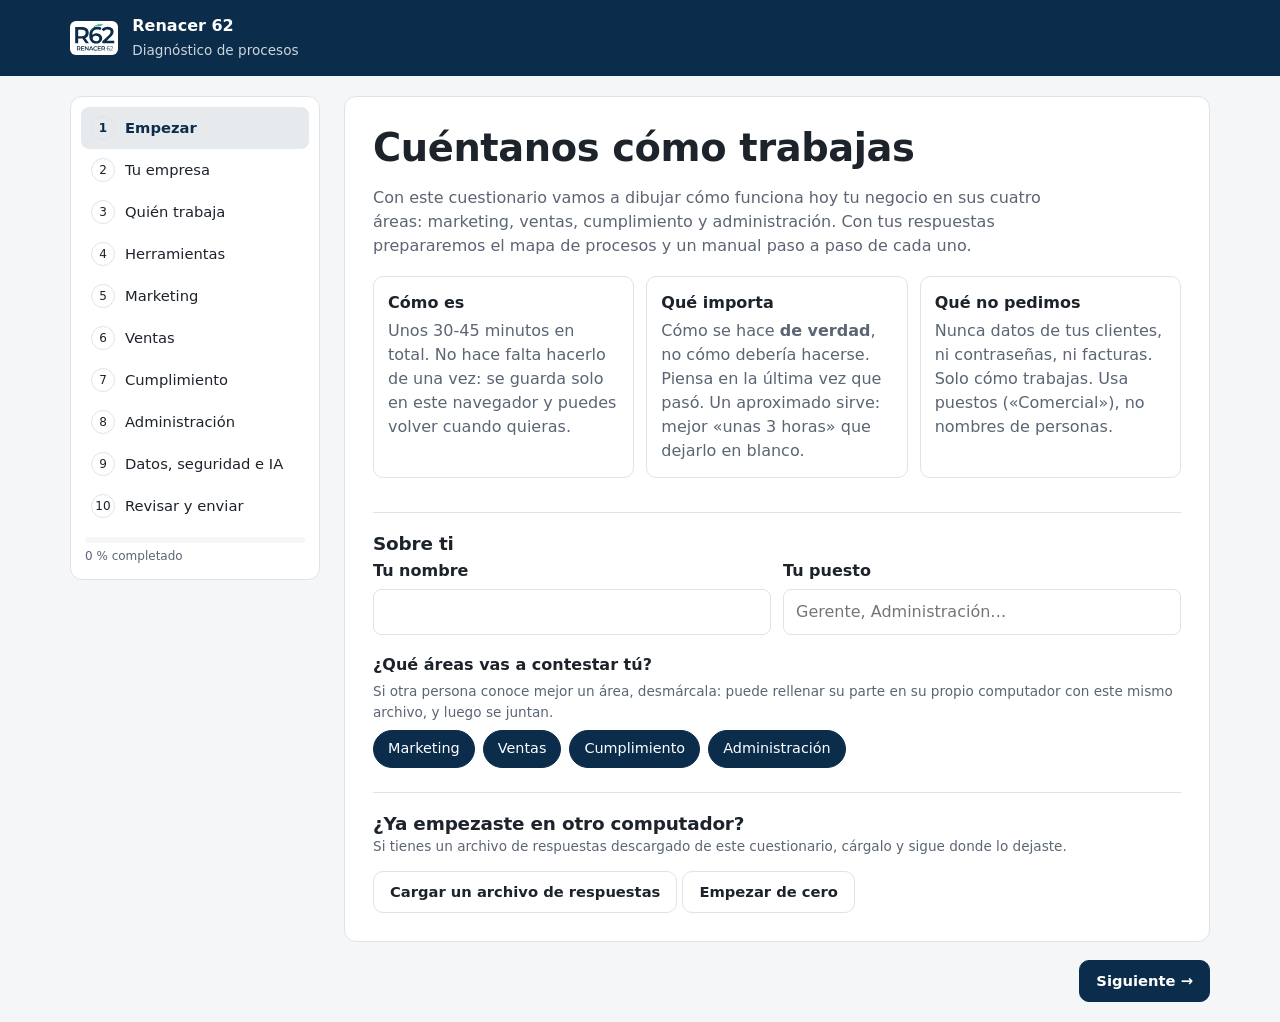
==== commit 016110b7: "Cuestionario: el área «Fulfillment» pasa a llamarse «Cumplimiento» Co-Authored-By: Claude Opus 5.5 <" ====
--- a/diagnostico/index.html
+++ b/diagnostico/index.html
@@ -194,8 +194,8 @@
 /* La marca del consultor y el catálogo de procesos típicos los escribe
    herramientas/formulario.mjs al generar este archivo. */
 var MARCA = /*__MARCA__*/{"nombre":"Renacer 62","eslogan":"Diagnóstico de procesos","email":"jorgecarmonasig@gmail.com","web":"https://renacer62.com","telefono":"","color_principal":"#0b2d4b","color_acento":"#b1843b","logo_data":"[data-uri]","webhook_formulario":"","cliente":""};
-var CATALOGO = /*__CATALOGO__*/{"tipos_negocio":{"servicios":"Servicios profesionales (consultoría, despacho, reformas, formación…)","ecommerce":"Tienda online","local":"Comercio o negocio local (tienda, hostelería, taller…)","agencia":"Agencia o estudio creativo","clinica":"Clínica o centro de salud y bienestar","otro":"Otro"},"procesos":[{"id":"mkt-plan","area":"marketing","para":["todos"],"nombre":"Planificación de marketing y contenidos","alcance":"Desde que toca planificar el mes hasta que el calendario está aprobado.","disparador":"calendario","disparador_texto":"Cada mes","resultado":"Calendario aprobado","pasos":[{"que":"Revisar resultados del mes anterior","tipo":"tarea"},{"que":"Definir objetivos y ofertas del mes","tipo":"tarea"},{"que":"Elegir temas y canales","tipo":"tarea"},{"que":"Crear el calendario de publicaciones","tipo":"tarea"},{"que":"Aprobar el calendario","tipo":"decision","pregunta":"¿Se aprueba?","opciones":[{"texto":"Sí"},{"texto":"No, hay cambios","destino":"paso:3"}]},{"que":"Compartir el calendario con el equipo","tipo":"tarea"}]},{"id":"mkt-contenido","area":"marketing","para":["todos"],"nombre":"Creación y publicación de contenido en redes","alcance":"Desde que se elige un tema hasta que está publicado y se responden los comentarios.","disparador":"calendario","disparador_texto":"Según el calendario de publicaciones","resultado":"Contenido publicado","pasos":[{"que":"Redactar el texto o guion","tipo":"tarea"},{"que":"Diseñar la imagen o grabar el vídeo","tipo":"tarea"},{"que":"Revisar el contenido","tipo":"decision","pregunta":"¿Está aprobado?","opciones":[{"texto":"Sí"},{"texto":"No, corregir","destino":"paso:1"}]},{"que":"Programar la publicación","tipo":"tarea"},{"que":"Responder comentarios y mensajes","tipo":"tarea"},{"que":"Apuntar los resultados","tipo":"tarea"}]},{"id":"mkt-anuncios","area":"marketing","para":["todos"],"nombre":"Campañas de publicidad de pago","alcance":"Desde que se decide anunciar algo hasta que la campaña termina y se revisan resultados.","disparador":"decision","resultado":"Campaña terminada","pasos":[{"que":"Definir objetivo y presupuesto","tipo":"tarea"},{"que":"Preparar anuncios y textos","tipo":"tarea"},{"que":"Configurar la campaña","tipo":"tarea"},{"que":"Aprobar la inversión","tipo":"tarea"},{"que":"Lanzar la campaña","tipo":"tarea"},{"que":"Esperar una semana","tipo":"espera","espera":"una semana"},{"que":"Revisar resultados y ajustar","tipo":"tarea"},{"que":"Redactar el informe de la campaña","tipo":"tarea"}]},{"id":"mkt-leads","area":"marketing","para":["todos"],"nombre":"Captación de contactos interesados (leads)","alcance":"Desde que alguien deja sus datos o escribe hasta que se pasa a ventas.","disparador":"cliente","disparador_texto":"Alguien deja sus datos o escribe","resultado":"Contacto entregado a ventas","pasos":[{"que":"Recibir los datos del interesado","tipo":"comunicacion","sentido":"recibe","con":"cliente","mensaje":"Datos de contacto"},{"que":"Apuntar el contacto","tipo":"tarea"},{"que":"Enviar respuesta o información","tipo":"comunicacion","sentido":"envia","con":"cliente","mensaje":"Información"},{"que":"Comprobar si es un contacto válido","tipo":"decision","pregunta":"¿Es un contacto válido?","opciones":[{"texto":"Sí"},{"texto":"No (spam o repetido)","destino":"fin","fin":"Contacto descartado"}]},{"que":"Pasar el contacto a ventas","tipo":"tarea"}]},{"id":"mkt-email","area":"marketing","para":["todos"],"nombre":"Email marketing y newsletter","alcance":"Desde que se decide enviar un email hasta que se revisan sus resultados.","disparador":"calendario","disparador_texto":"Cada semana o mes","resultado":"Email enviado","pasos":[{"que":"Decidir tema y a quién se envía","tipo":"tarea"},{"que":"Redactar el email","tipo":"tarea"},{"que":"Maquetar el email","tipo":"tarea"},{"que":"Enviar una prueba y revisarla","tipo":"tarea"},{"que":"Programar el envío","tipo":"tarea"},{"que":"Revisar aperturas y clics","tipo":"tarea"}]},{"id":"mkt-resenas","area":"marketing","para":["local","clinica","servicios","ecommerce"],"nombre":"Gestión de reseñas y reputación","alcance":"Desde que termina un servicio o llega una reseña hasta que está respondida.","disparador":"otro","disparador_texto":"Llega una reseña nueva","resultado":"Reseña respondida","pasos":[{"que":"Revisar las reseñas nuevas","tipo":"tarea"},{"que":"Ver si es negativa","tipo":"decision","pregunta":"¿Es negativa?","opciones":[{"texto":"Sí"},{"texto":"No","destino":"paso:5"}]},{"que":"Avisar al responsable","tipo":"tarea"},{"que":"Contactar con el cliente","tipo":"comunicacion","sentido":"envia","con":"cliente","mensaje":"Disculpa y propuesta"},{"que":"Responder la reseña","tipo":"tarea"}]},{"id":"mkt-informe","area":"marketing","para":["todos"],"nombre":"Medición e informe de marketing","alcance":"Desde que toca revisar números hasta que se presentan y se decide qué cambiar.","disparador":"calendario","disparador_texto":"Cada mes","resultado":"Informe presentado","pasos":[{"que":"Sacar los datos de cada plataforma","tipo":"tarea"},{"que":"Juntar los datos en una hoja","tipo":"tarea"},{"que":"Calcular contactos, coste y ventas por canal","tipo":"tarea"},{"que":"Presentar los resultados a dirección","tipo":"tarea"},{"que":"Apuntar las decisiones","tipo":"tarea"}]},{"id":"mkt-promo","area":"marketing","para":["local","ecommerce"],"nombre":"Lanzamiento de promociones y ofertas","alcance":"Desde que se piensa una oferta hasta que se desactiva.","disparador":"decision","resultado":"Promoción cerrada","pasos":[{"que":"Definir la oferta y sus condiciones","tipo":"tarea"},{"que":"Calcular el margen","tipo":"tarea"},{"que":"Aprobar la promoción","tipo":"tarea"},{"que":"Preparar materiales (cartel, web, códigos)","tipo":"tarea"},{"que":"Informar al equipo","tipo":"tarea"},{"que":"Activar la promoción","tipo":"tarea"},{"que":"Desactivar la promoción","tipo":"tarea"}]},{"id":"ven-leads","area":"ventas","para":["todos"],"nombre":"Atención de interesados (leads)","alcance":"Desde que llega un interesado hasta que se agenda una reunión o se descarta.","disparador":"cliente","disparador_texto":"Llega un interesado","resultado":"Reunión agendada","pasos":[{"que":"Apuntar el contacto","tipo":"tarea"},{"que":"Contactar con el interesado","tipo":"comunicacion","sentido":"envia","con":"cliente","mensaje":"Primer contacto"},{"que":"Ver si responde","tipo":"decision","pregunta":"¿Responde?","opciones":[{"texto":"Sí"},{"texto":"No","destino":"fin","fin":"Interesado sin respuesta"}]},{"que":"Preguntar qué necesita, presupuesto y plazo","tipo":"tarea"},{"que":"Ver si encaja","tipo":"decision","pregunta":"¿Encaja con lo que ofrecemos?","opciones":[{"texto":"Sí"},{"texto":"No","destino":"fin","fin":"Interesado descartado"}]},{"que":"Agendar la reunión","tipo":"tarea"}]},{"id":"ven-reunion","area":"ventas","para":["servicios","agencia"],"nombre":"Reunión o visita comercial","alcance":"Desde que hay una reunión agendada hasta que se decide preparar propuesta o no.","disparador":"proceso","resultado":"Propuesta solicitada","pasos":[{"que":"Revisar la ficha del cliente","tipo":"tarea"},{"que":"Confirmar la cita","tipo":"comunicacion","sentido":"envia","con":"cliente","mensaje":"Confirmación de la cita"},{"que":"Celebrar la reunión o la visita","tipo":"tarea"},{"que":"Apuntar las notas","tipo":"tarea"},{"que":"Ver si encaja la oferta","tipo":"decision","pregunta":"¿Encaja la oferta?","opciones":[{"texto":"Sí"},{"texto":"No","destino":"fin","fin":"Oportunidad descartada"}]},{"que":"Enviar resumen y próximos pasos","tipo":"comunicacion","sentido":"envia","con":"cliente","mensaje":"Resumen de la reunión"}]},{"id":"ven-presupuesto","area":"ventas","para":["todos"],"nombre":"Elaboración y seguimiento de presupuestos","alcance":"Desde que alguien pide precio hasta que acepta, rechaza o deja de contestar.","disparador":"cliente","disparador_texto":"El cliente pide presupuesto","resultado":"Presupuesto aceptado","pasos":[{"que":"Reunir lo que necesita el cliente","tipo":"tarea"},{"que":"Calcular precio y margen","tipo":"tarea"},{"que":"Preparar el presupuesto","tipo":"tarea"},{"que":"Enviar el presupuesto","tipo":"comunicacion","sentido":"envia","con":"cliente","mensaje":"Presupuesto"},{"que":"Esperar respuesta","tipo":"espera","espera":"unos días"},{"que":"Llamar o escribir para hacer seguimiento","tipo":"comunicacion","sentido":"envia","con":"cliente","mensaje":"Recordatorio"},{"que":"Ver qué responde","tipo":"decision","pregunta":"¿Qué responde el cliente?","opciones":[{"texto":"Acepta"},{"texto":"Pide cambios","destino":"paso:2"},{"texto":"Rechaza","destino":"fin","fin":"Presupuesto rechazado"}]}]},{"id":"ven-cierre","area":"ventas","para":["servicios","agencia"],"nombre":"Cierre de la venta y alta del cliente","alcance":"Desde que el cliente dice que sí hasta que pasa al equipo que hace el trabajo.","disparador":"proceso","resultado":"Cliente dado de alta","pasos":[{"que":"Preparar el contrato o pedido","tipo":"tarea"},{"que":"Enviar el contrato para firmar","tipo":"comunicacion","sentido":"envia","con":"cliente","mensaje":"Contrato"},{"que":"Recibir el contrato firmado","tipo":"comunicacion","sentido":"recibe","con":"cliente","mensaje":"Contrato firmado"},{"que":"Emitir la factura de anticipo","tipo":"tarea"},{"que":"Comprobar el cobro del anticipo","tipo":"tarea"},{"que":"Dar de alta al cliente","tipo":"tarea"},{"que":"Pasar el cliente al equipo","tipo":"tarea"}]},{"id":"ven-mostrador","area":"ventas","para":["local"],"nombre":"Venta en tienda o mostrador","alcance":"Desde que entra un cliente hasta que sale con su compra o sin ella.","disparador":"cliente","disparador_texto":"Entra un cliente","resultado":"Venta cobrada","pasos":[{"que":"Atender al cliente","tipo":"tarea"},{"que":"Asesorar sobre el producto","tipo":"tarea"},{"que":"Comprobar stock y precio","tipo":"tarea"},{"que":"Ver si compra","tipo":"decision","pregunta":"¿Compra?","opciones":[{"texto":"Sí"},{"texto":"No","destino":"fin","fin":"Cliente sin compra"}]},{"que":"Cobrar","tipo":"tarea"},{"que":"Dar el ticket o la factura","tipo":"tarea"}]},{"id":"ven-pedido-web","area":"ventas","para":["ecommerce"],"nombre":"Pedidos online","alcance":"Desde que entra un pedido en la web hasta que está confirmado y pasa a preparación.","disparador":"cliente","disparador_texto":"Entra un pedido en la web","resultado":"Pedido confirmado","pasos":[{"que":"Comprobar el cobro","tipo":"tarea"},{"que":"Revisar el pedido y la dirección","tipo":"tarea"},{"que":"Ver si el pedido es válido","tipo":"decision","pregunta":"¿Es válido?","opciones":[{"texto":"Sí"},{"texto":"No","destino":"fin","fin":"Pedido cancelado"}]},{"que":"Confirmar el pedido al cliente","tipo":"comunicacion","sentido":"envia","con":"cliente","mensaje":"Confirmación del pedido"},{"que":"Pasar el pedido a preparación","tipo":"tarea"}]},{"id":"ven-embudo","area":"ventas","para":["servicios","agencia"],"nombre":"Revisión del embudo y previsión de ventas","alcance":"La revisión periódica de oportunidades abiertas.","disparador":"calendario","disparador_texto":"Cada semana","resultado":"Previsión actualizada","pasos":[{"que":"Actualizar el estado de cada oportunidad","tipo":"tarea"},{"que":"Revisar las oportunidades paradas","tipo":"tarea"},{"que":"Celebrar la reunión de ventas","tipo":"tarea"},{"que":"Estimar las ventas del mes","tipo":"tarea"},{"que":"Repartir acciones","tipo":"tarea"}]},{"id":"ven-recompra","area":"ventas","para":["todos"],"nombre":"Renovaciones y recompra","alcance":"Desde que toca renovar o volver a ofrecer algo a un cliente actual hasta que renueva o se pierde.","disparador":"calendario","disparador_texto":"Se acerca la fecha de renovación","resultado":"Cliente renovado","pasos":[{"que":"Revisar el historial del cliente","tipo":"tarea"},{"que":"Contactar con el cliente","tipo":"comunicacion","sentido":"envia","con":"cliente","mensaje":"Propuesta de renovación"},{"que":"Presentar la oferta","tipo":"tarea"},{"que":"Ver si acepta","tipo":"decision","pregunta":"¿Acepta?","opciones":[{"texto":"Sí"},{"texto":"No","destino":"fin","fin":"Cliente perdido"}]},{"que":"Registrar la renovación","tipo":"tarea"}]},{"id":"ful-onboarding","area":"fulfillment","para":["servicios","agencia"],"nombre":"Bienvenida e incorporación de un cliente nuevo","alcance":"Desde que ventas pasa un cliente nuevo hasta que todo está listo para empezar el trabajo.","disparador":"proceso","resultado":"Cliente listo para empezar","pasos":[{"que":"Enviar bienvenida y cuestionario","tipo":"comunicacion","sentido":"envia","con":"cliente","mensaje":"Bienvenida y cuestionario"},{"que":"Recibir accesos y documentación","tipo":"comunicacion","sentido":"recibe","con":"cliente","mensaje":"Accesos y documentación"},{"que":"Ver si la información está completa","tipo":"decision","pregunta":"¿Está completa?","opciones":[{"texto":"Sí"},{"texto":"No, falta algo","destino":"paso:2"}]},{"que":"Crear el proyecto","tipo":"tarea"},{"que":"Celebrar la reunión de arranque","tipo":"tarea"},{"que":"Confirmar plan y calendario","tipo":"comunicacion","sentido":"envia","con":"cliente","mensaje":"Plan y calendario"}]},{"id":"ful-entrega","area":"fulfillment","para":["servicios","agencia"],"nombre":"Ejecución y entrega del servicio o proyecto","alcance":"Desde que se empieza a trabajar hasta que el cliente tiene la entrega final.","disparador":"proceso","resultado":"Proyecto entregado","pasos":[{"que":"Planificar las tareas","tipo":"tarea"},{"que":"Asignar a las personas","tipo":"tarea"},{"que":"Producir el trabajo","tipo":"tarea"},{"que":"Revisar internamente","tipo":"tarea"},{"que":"Enviar al cliente","tipo":"comunicacion","sentido":"envia","con":"cliente","mensaje":"Entrega para revisar"},{"que":"Ver si lo aprueba","tipo":"decision","pregunta":"¿Lo aprueba el cliente?","opciones":[{"texto":"Sí"},{"texto":"No, pide cambios","destino":"paso:3"}]},{"que":"Entregar la versión final","tipo":"comunicacion","sentido":"envia","con":"cliente","mensaje":"Entrega final"},{"que":"Avisar a administración para facturar","tipo":"tarea"}]},{"id":"ful-citas","area":"fulfillment","para":["clinica","local"],"nombre":"Citas y atención al cliente o paciente","alcance":"Desde que alguien pide cita hasta que se le atiende, se cobra y se programa el seguimiento.","disparador":"cliente","disparador_texto":"Alguien pide cita","resultado":"Servicio realizado","pasos":[{"que":"Consultar la agenda","tipo":"tarea"},{"que":"Reservar la cita","tipo":"tarea"},{"que":"Enviar confirmación y recordatorio","tipo":"comunicacion","sentido":"envia","con":"cliente","mensaje":"Confirmación de la cita"},{"que":"Ver si confirma","tipo":"decision","pregunta":"¿Confirma la cita?","opciones":[{"texto":"Sí"},{"texto":"No","destino":"fin","fin":"Cita cancelada"}]},{"que":"Recibir al cliente o paciente","tipo":"tarea"},{"que":"Atender la consulta o el servicio","tipo":"tarea"},{"que":"Apuntar en la ficha","tipo":"tarea"},{"que":"Cobrar el servicio","tipo":"tarea"},{"que":"Programar el seguimiento","tipo":"tarea"}]},{"id":"ful-envios","area":"fulfillment","para":["ecommerce"],"nombre":"Preparación y envío de pedidos","alcance":"Desde que un pedido está confirmado hasta que sale con el transportista.","disparador":"proceso","resultado":"Pedido enviado","pasos":[{"que":"Imprimir la hoja del pedido","tipo":"tarea"},{"que":"Recoger los productos","tipo":"tarea"},{"que":"Ver si hay stock","tipo":"decision","pregunta":"¿Hay stock?","opciones":[{"texto":"Sí"},{"texto":"No","destino":"fin","fin":"Pedido retrasado por falta de stock"}]},{"que":"Empaquetar el pedido","tipo":"tarea"},{"que":"Generar la etiqueta de envío","tipo":"tarea"},{"que":"Entregar al transportista","tipo":"tarea"},{"que":"Enviar el seguimiento al cliente","tipo":"comunicacion","sentido":"envia","con":"cliente","mensaje":"Número de seguimiento"},{"que":"Actualizar el stock","tipo":"tarea"}]},{"id":"ful-devoluciones","area":"fulfillment","para":["ecommerce","local"],"nombre":"Devoluciones y cambios","alcance":"Desde que un cliente pide devolver o cambiar algo hasta que se le reembolsa o se rechaza.","disparador":"cliente","disparador_texto":"Un cliente pide una devolución","resultado":"Devolución reembolsada","pasos":[{"que":"Comprobar plazo y estado","tipo":"tarea"},{"que":"Ver si se acepta","tipo":"decision","pregunta":"¿Se acepta?","opciones":[{"texto":"Sí"},{"texto":"No","destino":"fin","fin":"Devolución rechazada"}]},{"que":"Enviar instrucciones o etiqueta","tipo":"comunicacion","sentido":"envia","con":"cliente","mensaje":"Instrucciones de devolución"},{"que":"Recibir el producto","tipo":"comunicacion","sentido":"recibe","con":"cliente","mensaje":"Producto devuelto"},{"que":"Revisar el producto","tipo":"tarea"},{"que":"Reembolsar o cambiar","tipo":"tarea"},{"que":"Reponer el stock","tipo":"tarea"}]},{"id":"ful-incidencias","area":"fulfillment","para":["todos"],"nombre":"Atención de dudas e incidencias","alcance":"Desde que un cliente pregunta o tiene un problema hasta que queda resuelto.","disparador":"cliente","disparador_texto":"Llega una duda o un problema","resultado":"Incidencia resuelta","pasos":[{"que":"Apuntar la incidencia","tipo":"tarea"},{"que":"Ver si se resuelve al momento","tipo":"decision","pregunta":"¿Se resuelve al momento?","opciones":[{"texto":"Sí","destino":"paso:5"},{"texto":"No"}]},{"que":"Pasar a quien sabe resolverlo","tipo":"tarea"},{"que":"Resolver la incidencia","tipo":"tarea"},{"que":"Responder al cliente","tipo":"comunicacion","sentido":"envia","con":"cliente","mensaje":"Respuesta"},{"que":"Cerrar la incidencia y apuntar la causa","tipo":"tarea"}]},{"id":"ful-quejas","area":"fulfillment","para":["local","clinica","ecommerce"],"nombre":"Quejas y reclamaciones","alcance":"Desde que llega una queja formal hasta que se responde y se cierra.","disparador":"cliente","disparador_texto":"Llega una queja","resultado":"Queja resuelta","pasos":[{"que":"Registrar la reclamación","tipo":"tarea"},{"que":"Analizar la causa","tipo":"tarea"},{"que":"Proponer una solución","tipo":"tarea"},{"que":"Responder al cliente","tipo":"comunicacion","sentido":"envia","con":"cliente","mensaje":"Respuesta a la reclamación"},{"que":"Revisar que se ha solucionado","tipo":"tarea"}]},{"id":"ful-stock","area":"fulfillment","para":["ecommerce","local"],"nombre":"Control de stock y reposición","alcance":"Desde que se revisa el stock hasta que la mercancía está repuesta.","disparador":"calendario","disparador_texto":"Cada semana","resultado":"Stock repuesto","pasos":[{"que":"Revisar niveles de stock","tipo":"tarea"},{"que":"Ver si algo está bajo mínimo","tipo":"decision","pregunta":"¿Algo bajo mínimo?","opciones":[{"texto":"Sí"},{"texto":"No","destino":"fin","fin":"Stock correcto"}]},{"que":"Pedir la mercancía al proveedor","tipo":"comunicacion","sentido":"envia","con":"proveedor","mensaje":"Pedido"},{"que":"Recibir la mercancía","tipo":"comunicacion","sentido":"recibe","con":"proveedor","mensaje":"Mercancía y remisión"},{"que":"Revisar la mercancía","tipo":"tarea"},{"que":"Dar de alta la entrada","tipo":"tarea"}]},{"id":"adm-facturacion","area":"administracion","para":["todos"],"nombre":"Facturación a clientes","alcance":"Desde que toca facturar hasta que la factura está enviada y archivada.","disparador":"otro","disparador_texto":"Se termina un trabajo o llega fin de mes","resultado":"Factura enviada","pasos":[{"que":"Comprobar datos fiscales y condiciones","tipo":"tarea"},{"que":"Emitir la factura","tipo":"tarea"},{"que":"Enviar la factura al cliente","tipo":"comunicacion","sentido":"envia","con":"cliente","mensaje":"Factura"},{"que":"Apuntar la factura","tipo":"tarea"},{"que":"Archivar la factura","tipo":"tarea"}]},{"id":"adm-cobros","area":"administracion","para":["todos"],"nombre":"Cobro y reclamación de impagos","alcance":"Desde que vence una factura hasta que se cobra o se da por perdida.","disparador":"calendario","disparador_texto":"Cada semana se revisan vencimientos","resultado":"Factura cobrada","pasos":[{"que":"Revisar las facturas vencidas","tipo":"tarea"},{"que":"Comprobar los cobros en el banco","tipo":"tarea"},{"que":"Ver si está cobrada","tipo":"decision","pregunta":"¿Está cobrada?","opciones":[{"texto":"Sí","destino":"fin","fin":"Factura cobrada"},{"texto":"No"}]},{"que":"Enviar un recordatorio","tipo":"comunicacion","sentido":"envia","con":"cliente","mensaje":"Recordatorio de pago"},{"que":"Esperar unos días","tipo":"espera","espera":"unos días"},{"que":"Llamar al cliente","tipo":"comunicacion","sentido":"envia","con":"cliente","mensaje":"Reclamación de pago"},{"que":"Ver si paga","tipo":"decision","pregunta":"¿Paga?","opciones":[{"texto":"Sí","destino":"fin","fin":"Factura cobrada"},{"texto":"No","destino":"fin","fin":"Deuda en reclamación"}]}]},{"id":"adm-compras","area":"administracion","para":["todos"],"nombre":"Compras y pago a proveedores","alcance":"Desde que hace falta comprar algo hasta que la factura del proveedor está pagada.","disparador":"decision","resultado":"Factura del proveedor pagada","pasos":[{"que":"Pedir presupuestos","tipo":"comunicacion","sentido":"envia","con":"proveedor","mensaje":"Petición de presupuesto"},{"que":"Aprobar la compra","tipo":"tarea"},{"que":"Enviar el pedido al proveedor","tipo":"comunicacion","sentido":"envia","con":"proveedor","mensaje":"Pedido"},{"que":"Recibir la mercancía o el servicio","tipo":"comunicacion","sentido":"recibe","con":"proveedor","mensaje":"Mercancía o servicio"},{"que":"Recibir la factura del proveedor","tipo":"comunicacion","sentido":"recibe","con":"proveedor","mensaje":"Factura del proveedor"},{"que":"Comprobar pedido, remisión y factura","tipo":"tarea"},{"que":"Pagar la factura","tipo":"tarea"},{"que":"Archivar la documentación","tipo":"tarea"}]},{"id":"adm-gastos","area":"administracion","para":["todos"],"nombre":"Gastos y tickets","alcance":"Desde que alguien paga un gasto hasta que está contabilizado (y reembolsado si toca).","disparador":"otro","disparador_texto":"Alguien paga un gasto de la empresa","resultado":"Gasto contabilizado","pasos":[{"que":"Fotografiar o guardar el ticket","tipo":"tarea"},{"que":"Enviar el ticket a administración","tipo":"tarea"},{"que":"Clasificar el gasto","tipo":"tarea"},{"que":"Aprobar el gasto","tipo":"tarea"},{"que":"Reembolsar a la persona","tipo":"tarea"},{"que":"Contabilizar el gasto","tipo":"tarea"}]},{"id":"adm-cierre","area":"administracion","para":["todos"],"nombre":"Cierre del mes e impuestos","alcance":"Desde que acaba el mes o el trimestre hasta que los impuestos están presentados.","disparador":"calendario","disparador_texto":"Fin de mes o de trimestre","resultado":"Periodo cerrado","pasos":[{"que":"Reunir facturas emitidas y recibidas","tipo":"tarea"},{"que":"Cuadrar el banco","tipo":"tarea"},{"que":"Enviar los soportes al contador","tipo":"comunicacion","sentido":"envia","con":"gestoria","mensaje":"Documentación del periodo"},{"que":"Recibir el borrador de impuestos","tipo":"comunicacion","sentido":"recibe","con":"gestoria","mensaje":"Borrador de impuestos"},{"que":"Revisar y aprobar el borrador","tipo":"tarea"},{"que":"Pagar los impuestos","tipo":"tarea"}]},{"id":"adm-nominas","area":"administracion","para":["todos"],"nombre":"Nóminas","alcance":"Desde que se recogen las incidencias del mes hasta que las nóminas están pagadas.","disparador":"calendario","disparador_texto":"Cada mes","resultado":"Nóminas pagadas","pasos":[{"que":"Reunir altas, bajas, vacaciones y horas","tipo":"tarea"},{"que":"Enviar las novedades al contador","tipo":"comunicacion","sentido":"envia","con":"gestoria","mensaje":"Incidencias del mes"},{"que":"Recibir el borrador de nóminas","tipo":"comunicacion","sentido":"recibe","con":"gestoria","mensaje":"Borrador de nóminas"},{"que":"Revisar las nóminas","tipo":"decision","pregunta":"¿Están bien?","opciones":[{"texto":"Sí"},{"texto":"No, hay errores","destino":"paso:2"}]},{"que":"Pagar las nóminas","tipo":"tarea"},{"que":"Archivar las nóminas","tipo":"tarea"}]},{"id":"adm-seleccion","area":"administracion","para":["todos"],"nombre":"Selección y contratación de personal","alcance":"Desde que hace falta una persona hasta que está contratada.","disparador":"decision","resultado":"Persona contratada","pasos":[{"que":"Definir el puesto","tipo":"tarea"},{"que":"Publicar la oferta","tipo":"tarea"},{"que":"Filtrar candidaturas","tipo":"tarea"},{"que":"Entrevistar candidatos","tipo":"tarea"},{"que":"Elegir candidato","tipo":"tarea"},{"que":"Ver si acepta la oferta","tipo":"decision","pregunta":"¿Acepta?","opciones":[{"texto":"Sí"},{"texto":"No","destino":"paso:5"}]},{"que":"Firmar el contrato y dar de alta","tipo":"tarea"}]},{"id":"adm-incorporacion","area":"administracion","para":["todos"],"nombre":"Incorporación de personas al equipo","alcance":"Desde que alguien firma hasta que termina su periodo de prueba.","disparador":"proceso","resultado":"Incorporación completada","pasos":[{"que":"Preparar accesos y equipo","tipo":"tarea"},{"que":"Dar la bienvenida","tipo":"tarea"},{"que":"Explicar cómo se trabaja","tipo":"tarea"},{"que":"Asignar una persona de referencia","tipo":"tarea"},{"que":"Esperar 30 días","tipo":"espera","espera":"30 días"},{"que":"Revisar cómo va","tipo":"tarea"}]}]};
-var AJUSTES = /*__AJUSTES__*/{"textos":{"titulo":"Cuéntanos cómo trabajas","introduccion":"Con este cuestionario vamos a dibujar cómo funciona hoy tu negocio en {areas}. Con tus respuestas prepararemos el mapa de procesos y un manual paso a paso de cada uno.","tiempo":"Unos 30-45 minutos en total. No hace falta hacerlo de una vez: se guarda solo en este navegador y puedes volver cuando quieras.","nota_final":""},"areas":{"marketing":{"activa":true,"nombre":"Marketing","descripcion":"Cómo se da a conocer tu negocio y cómo llegan los interesados: redes, anuncios, contenido, página web, reseñas."},"ventas":{"activa":true,"nombre":"Ventas","descripcion":"Desde que alguien se interesa hasta que compra: contactos, reuniones, presupuestos, seguimiento y cierre."},"fulfillment":{"activa":true,"nombre":"Fulfillment","descripcion":"La entrega y el servicio: cómo haces y entregas lo que vendes, y la atención después (pedidos, citas, incidencias)."},"administracion":{"activa":true,"nombre":"Administración","descripcion":"Lo que sostiene el negocio por detrás: facturas, cobros, pagos, impuestos, nóminas y personal."}},"secciones":{"empresa_para_afinar":true,"pasos_tipicos":true,"detalle_de_cada_paso":true,"proceso_para_terminar":true,"seguridad":true,"ia":true},"preguntas_extra":[]};
+var CATALOGO = /*__CATALOGO__*/{"tipos_negocio":{"servicios":"Servicios profesionales (consultoría, despacho, reformas, formación…)","ecommerce":"Tienda online","local":"Comercio o negocio local (tienda, hostelería, taller…)","agencia":"Agencia o estudio creativo","clinica":"Clínica o centro de salud y bienestar","otro":"Otro"},"procesos":[{"id":"mkt-plan","area":"marketing","para":["todos"],"nombre":"Planificación de marketing y contenidos","alcance":"Desde que toca planificar el mes hasta que el calendario está aprobado.","disparador":"calendario","disparador_texto":"Cada mes","resultado":"Calendario aprobado","pasos":[{"que":"Revisar resultados del mes anterior","tipo":"tarea"},{"que":"Definir objetivos y ofertas del mes","tipo":"tarea"},{"que":"Elegir temas y canales","tipo":"tarea"},{"que":"Crear el calendario de publicaciones","tipo":"tarea"},{"que":"Aprobar el calendario","tipo":"decision","pregunta":"¿Se aprueba?","opciones":[{"texto":"Sí"},{"texto":"No, hay cambios","destino":"paso:3"}]},{"que":"Compartir el calendario con el equipo","tipo":"tarea"}]},{"id":"mkt-contenido","area":"marketing","para":["todos"],"nombre":"Creación y publicación de contenido en redes","alcance":"Desde que se elige un tema hasta que está publicado y se responden los comentarios.","disparador":"calendario","disparador_texto":"Según el calendario de publicaciones","resultado":"Contenido publicado","pasos":[{"que":"Redactar el texto o guion","tipo":"tarea"},{"que":"Diseñar la imagen o grabar el vídeo","tipo":"tarea"},{"que":"Revisar el contenido","tipo":"decision","pregunta":"¿Está aprobado?","opciones":[{"texto":"Sí"},{"texto":"No, corregir","destino":"paso:1"}]},{"que":"Programar la publicación","tipo":"tarea"},{"que":"Responder comentarios y mensajes","tipo":"tarea"},{"que":"Apuntar los resultados","tipo":"tarea"}]},{"id":"mkt-anuncios","area":"marketing","para":["todos"],"nombre":"Campañas de publicidad de pago","alcance":"Desde que se decide anunciar algo hasta que la campaña termina y se revisan resultados.","disparador":"decision","resultado":"Campaña terminada","pasos":[{"que":"Definir objetivo y presupuesto","tipo":"tarea"},{"que":"Preparar anuncios y textos","tipo":"tarea"},{"que":"Configurar la campaña","tipo":"tarea"},{"que":"Aprobar la inversión","tipo":"tarea"},{"que":"Lanzar la campaña","tipo":"tarea"},{"que":"Esperar una semana","tipo":"espera","espera":"una semana"},{"que":"Revisar resultados y ajustar","tipo":"tarea"},{"que":"Redactar el informe de la campaña","tipo":"tarea"}]},{"id":"mkt-leads","area":"marketing","para":["todos"],"nombre":"Captación de contactos interesados (leads)","alcance":"Desde que alguien deja sus datos o escribe hasta que se pasa a ventas.","disparador":"cliente","disparador_texto":"Alguien deja sus datos o escribe","resultado":"Contacto entregado a ventas","pasos":[{"que":"Recibir los datos del interesado","tipo":"comunicacion","sentido":"recibe","con":"cliente","mensaje":"Datos de contacto"},{"que":"Apuntar el contacto","tipo":"tarea"},{"que":"Enviar respuesta o información","tipo":"comunicacion","sentido":"envia","con":"cliente","mensaje":"Información"},{"que":"Comprobar si es un contacto válido","tipo":"decision","pregunta":"¿Es un contacto válido?","opciones":[{"texto":"Sí"},{"texto":"No (spam o repetido)","destino":"fin","fin":"Contacto descartado"}]},{"que":"Pasar el contacto a ventas","tipo":"tarea"}]},{"id":"mkt-email","area":"marketing","para":["todos"],"nombre":"Email marketing y newsletter","alcance":"Desde que se decide enviar un email hasta que se revisan sus resultados.","disparador":"calendario","disparador_texto":"Cada semana o mes","resultado":"Email enviado","pasos":[{"que":"Decidir tema y a quién se envía","tipo":"tarea"},{"que":"Redactar el email","tipo":"tarea"},{"que":"Maquetar el email","tipo":"tarea"},{"que":"Enviar una prueba y revisarla","tipo":"tarea"},{"que":"Programar el envío","tipo":"tarea"},{"que":"Revisar aperturas y clics","tipo":"tarea"}]},{"id":"mkt-resenas","area":"marketing","para":["local","clinica","servicios","ecommerce"],"nombre":"Gestión de reseñas y reputación","alcance":"Desde que termina un servicio o llega una reseña hasta que está respondida.","disparador":"otro","disparador_texto":"Llega una reseña nueva","resultado":"Reseña respondida","pasos":[{"que":"Revisar las reseñas nuevas","tipo":"tarea"},{"que":"Ver si es negativa","tipo":"decision","pregunta":"¿Es negativa?","opciones":[{"texto":"Sí"},{"texto":"No","destino":"paso:5"}]},{"que":"Avisar al responsable","tipo":"tarea"},{"que":"Contactar con el cliente","tipo":"comunicacion","sentido":"envia","con":"cliente","mensaje":"Disculpa y propuesta"},{"que":"Responder la reseña","tipo":"tarea"}]},{"id":"mkt-informe","area":"marketing","para":["todos"],"nombre":"Medición e informe de marketing","alcance":"Desde que toca revisar números hasta que se presentan y se decide qué cambiar.","disparador":"calendario","disparador_texto":"Cada mes","resultado":"Informe presentado","pasos":[{"que":"Sacar los datos de cada plataforma","tipo":"tarea"},{"que":"Juntar los datos en una hoja","tipo":"tarea"},{"que":"Calcular contactos, costo y ventas por canal","tipo":"tarea"},{"que":"Presentar los resultados a dirección","tipo":"tarea"},{"que":"Apuntar las decisiones","tipo":"tarea"}]},{"id":"mkt-promo","area":"marketing","para":["local","ecommerce"],"nombre":"Lanzamiento de promociones y ofertas","alcance":"Desde que se piensa una oferta hasta que se desactiva.","disparador":"decision","resultado":"Promoción cerrada","pasos":[{"que":"Definir la oferta y sus condiciones","tipo":"tarea"},{"que":"Calcular el margen","tipo":"tarea"},{"que":"Aprobar la promoción","tipo":"tarea"},{"que":"Preparar materiales (cartel, web, códigos)","tipo":"tarea"},{"que":"Informar al equipo","tipo":"tarea"},{"que":"Activar la promoción","tipo":"tarea"},{"que":"Desactivar la promoción","tipo":"tarea"}]},{"id":"ven-leads","area":"ventas","para":["todos"],"nombre":"Atención de interesados (leads)","alcance":"Desde que llega un interesado hasta que se agenda una reunión o se descarta.","disparador":"cliente","disparador_texto":"Llega un interesado","resultado":"Reunión agendada","pasos":[{"que":"Apuntar el contacto","tipo":"tarea"},{"que":"Contactar con el interesado","tipo":"comunicacion","sentido":"envia","con":"cliente","mensaje":"Primer contacto"},{"que":"Ver si responde","tipo":"decision","pregunta":"¿Responde?","opciones":[{"texto":"Sí"},{"texto":"No","destino":"fin","fin":"Interesado sin respuesta"}]},{"que":"Preguntar qué necesita, presupuesto y plazo","tipo":"tarea"},{"que":"Ver si encaja","tipo":"decision","pregunta":"¿Encaja con lo que ofrecemos?","opciones":[{"texto":"Sí"},{"texto":"No","destino":"fin","fin":"Interesado descartado"}]},{"que":"Agendar la reunión","tipo":"tarea"}]},{"id":"ven-reunion","area":"ventas","para":["servicios","agencia"],"nombre":"Reunión o visita comercial","alcance":"Desde que hay una reunión agendada hasta que se decide preparar propuesta o no.","disparador":"proceso","resultado":"Propuesta solicitada","pasos":[{"que":"Revisar la ficha del cliente","tipo":"tarea"},{"que":"Confirmar la cita","tipo":"comunicacion","sentido":"envia","con":"cliente","mensaje":"Confirmación de la cita"},{"que":"Celebrar la reunión o la visita","tipo":"tarea"},{"que":"Apuntar las notas","tipo":"tarea"},{"que":"Ver si encaja la oferta","tipo":"decision","pregunta":"¿Encaja la oferta?","opciones":[{"texto":"Sí"},{"texto":"No","destino":"fin","fin":"Oportunidad descartada"}]},{"que":"Enviar resumen y próximos pasos","tipo":"comunicacion","sentido":"envia","con":"cliente","mensaje":"Resumen de la reunión"}]},{"id":"ven-presupuesto","area":"ventas","para":["todos"],"nombre":"Elaboración y seguimiento de presupuestos","alcance":"Desde que alguien pide precio hasta que acepta, rechaza o deja de contestar.","disparador":"cliente","disparador_texto":"El cliente pide presupuesto","resultado":"Presupuesto aceptado","pasos":[{"que":"Reunir lo que necesita el cliente","tipo":"tarea"},{"que":"Calcular precio y margen","tipo":"tarea"},{"que":"Preparar el presupuesto","tipo":"tarea"},{"que":"Enviar el presupuesto","tipo":"comunicacion","sentido":"envia","con":"cliente","mensaje":"Presupuesto"},{"que":"Esperar respuesta","tipo":"espera","espera":"unos días"},{"que":"Llamar o escribir para hacer seguimiento","tipo":"comunicacion","sentido":"envia","con":"cliente","mensaje":"Recordatorio"},{"que":"Ver qué responde","tipo":"decision","pregunta":"¿Qué responde el cliente?","opciones":[{"texto":"Acepta"},{"texto":"Pide cambios","destino":"paso:2"},{"texto":"Rechaza","destino":"fin","fin":"Presupuesto rechazado"}]}]},{"id":"ven-cierre","area":"ventas","para":["servicios","agencia"],"nombre":"Cierre de la venta y alta del cliente","alcance":"Desde que el cliente dice que sí hasta que pasa al equipo que hace el trabajo.","disparador":"proceso","resultado":"Cliente dado de alta","pasos":[{"que":"Preparar el contrato o pedido","tipo":"tarea"},{"que":"Enviar el contrato para firmar","tipo":"comunicacion","sentido":"envia","con":"cliente","mensaje":"Contrato"},{"que":"Recibir el contrato firmado","tipo":"comunicacion","sentido":"recibe","con":"cliente","mensaje":"Contrato firmado"},{"que":"Emitir la factura de anticipo","tipo":"tarea"},{"que":"Comprobar el cobro del anticipo","tipo":"tarea"},{"que":"Dar de alta al cliente","tipo":"tarea"},{"que":"Pasar el cliente al equipo","tipo":"tarea"}]},{"id":"ven-mostrador","area":"ventas","para":["local"],"nombre":"Venta en tienda o mostrador","alcance":"Desde que entra un cliente hasta que sale con su compra o sin ella.","disparador":"cliente","disparador_texto":"Entra un cliente","resultado":"Venta cobrada","pasos":[{"que":"Atender al cliente","tipo":"tarea"},{"que":"Asesorar sobre el producto","tipo":"tarea"},{"que":"Comprobar stock y precio","tipo":"tarea"},{"que":"Ver si compra","tipo":"decision","pregunta":"¿Compra?","opciones":[{"texto":"Sí"},{"texto":"No","destino":"fin","fin":"Cliente sin compra"}]},{"que":"Cobrar","tipo":"tarea"},{"que":"Dar el ticket o la factura","tipo":"tarea"}]},{"id":"ven-pedido-web","area":"ventas","para":["ecommerce"],"nombre":"Pedidos online","alcance":"Desde que entra un pedido en la web hasta que está confirmado y pasa a preparación.","disparador":"cliente","disparador_texto":"Entra un pedido en la web","resultado":"Pedido confirmado","pasos":[{"que":"Comprobar el cobro","tipo":"tarea"},{"que":"Revisar el pedido y la dirección","tipo":"tarea"},{"que":"Ver si el pedido es válido","tipo":"decision","pregunta":"¿Es válido?","opciones":[{"texto":"Sí"},{"texto":"No","destino":"fin","fin":"Pedido cancelado"}]},{"que":"Confirmar el pedido al cliente","tipo":"comunicacion","sentido":"envia","con":"cliente","mensaje":"Confirmación del pedido"},{"que":"Pasar el pedido a preparación","tipo":"tarea"}]},{"id":"ven-embudo","area":"ventas","para":["servicios","agencia"],"nombre":"Revisión del embudo y previsión de ventas","alcance":"La revisión periódica de oportunidades abiertas.","disparador":"calendario","disparador_texto":"Cada semana","resultado":"Previsión actualizada","pasos":[{"que":"Actualizar el estado de cada oportunidad","tipo":"tarea"},{"que":"Revisar las oportunidades paradas","tipo":"tarea"},{"que":"Celebrar la reunión de ventas","tipo":"tarea"},{"que":"Estimar las ventas del mes","tipo":"tarea"},{"que":"Repartir acciones","tipo":"tarea"}]},{"id":"ven-recompra","area":"ventas","para":["todos"],"nombre":"Renovaciones y recompra","alcance":"Desde que toca renovar o volver a ofrecer algo a un cliente actual hasta que renueva o se pierde.","disparador":"calendario","disparador_texto":"Se acerca la fecha de renovación","resultado":"Cliente renovado","pasos":[{"que":"Revisar el historial del cliente","tipo":"tarea"},{"que":"Contactar con el cliente","tipo":"comunicacion","sentido":"envia","con":"cliente","mensaje":"Propuesta de renovación"},{"que":"Presentar la oferta","tipo":"tarea"},{"que":"Ver si acepta","tipo":"decision","pregunta":"¿Acepta?","opciones":[{"texto":"Sí"},{"texto":"No","destino":"fin","fin":"Cliente perdido"}]},{"que":"Registrar la renovación","tipo":"tarea"}]},{"id":"ful-onboarding","area":"fulfillment","para":["servicios","agencia"],"nombre":"Bienvenida e incorporación de un cliente nuevo","alcance":"Desde que ventas pasa un cliente nuevo hasta que todo está listo para empezar el trabajo.","disparador":"proceso","resultado":"Cliente listo para empezar","pasos":[{"que":"Enviar bienvenida y cuestionario","tipo":"comunicacion","sentido":"envia","con":"cliente","mensaje":"Bienvenida y cuestionario"},{"que":"Recibir accesos y documentación","tipo":"comunicacion","sentido":"recibe","con":"cliente","mensaje":"Accesos y documentación"},{"que":"Ver si la información está completa","tipo":"decision","pregunta":"¿Está completa?","opciones":[{"texto":"Sí"},{"texto":"No, falta algo","destino":"paso:2"}]},{"que":"Crear el proyecto","tipo":"tarea"},{"que":"Celebrar la reunión de arranque","tipo":"tarea"},{"que":"Confirmar plan y calendario","tipo":"comunicacion","sentido":"envia","con":"cliente","mensaje":"Plan y calendario"}]},{"id":"ful-entrega","area":"fulfillment","para":["servicios","agencia"],"nombre":"Ejecución y entrega del servicio o proyecto","alcance":"Desde que se empieza a trabajar hasta que el cliente tiene la entrega final.","disparador":"proceso","resultado":"Proyecto entregado","pasos":[{"que":"Planificar las tareas","tipo":"tarea"},{"que":"Asignar a las personas","tipo":"tarea"},{"que":"Producir el trabajo","tipo":"tarea"},{"que":"Revisar internamente","tipo":"tarea"},{"que":"Enviar al cliente","tipo":"comunicacion","sentido":"envia","con":"cliente","mensaje":"Entrega para revisar"},{"que":"Ver si lo aprueba","tipo":"decision","pregunta":"¿Lo aprueba el cliente?","opciones":[{"texto":"Sí"},{"texto":"No, pide cambios","destino":"paso:3"}]},{"que":"Entregar la versión final","tipo":"comunicacion","sentido":"envia","con":"cliente","mensaje":"Entrega final"},{"que":"Avisar a administración para facturar","tipo":"tarea"}]},{"id":"ful-citas","area":"fulfillment","para":["clinica","local"],"nombre":"Citas y atención al cliente o paciente","alcance":"Desde que alguien pide cita hasta que se le atiende, se cobra y se programa el seguimiento.","disparador":"cliente","disparador_texto":"Alguien pide cita","resultado":"Servicio realizado","pasos":[{"que":"Consultar la agenda","tipo":"tarea"},{"que":"Reservar la cita","tipo":"tarea"},{"que":"Enviar confirmación y recordatorio","tipo":"comunicacion","sentido":"envia","con":"cliente","mensaje":"Confirmación de la cita"},{"que":"Ver si confirma","tipo":"decision","pregunta":"¿Confirma la cita?","opciones":[{"texto":"Sí"},{"texto":"No","destino":"fin","fin":"Cita cancelada"}]},{"que":"Recibir al cliente o paciente","tipo":"tarea"},{"que":"Atender la consulta o el servicio","tipo":"tarea"},{"que":"Apuntar en la ficha","tipo":"tarea"},{"que":"Cobrar el servicio","tipo":"tarea"},{"que":"Programar el seguimiento","tipo":"tarea"}]},{"id":"ful-envios","area":"fulfillment","para":["ecommerce"],"nombre":"Preparación y envío de pedidos","alcance":"Desde que un pedido está confirmado hasta que sale con el transportista.","disparador":"proceso","resultado":"Pedido enviado","pasos":[{"que":"Imprimir la hoja del pedido","tipo":"tarea"},{"que":"Recoger los productos","tipo":"tarea"},{"que":"Ver si hay stock","tipo":"decision","pregunta":"¿Hay stock?","opciones":[{"texto":"Sí"},{"texto":"No","destino":"fin","fin":"Pedido retrasado por falta de stock"}]},{"que":"Empaquetar el pedido","tipo":"tarea"},{"que":"Generar la etiqueta de envío","tipo":"tarea"},{"que":"Entregar al transportista","tipo":"tarea"},{"que":"Enviar el seguimiento al cliente","tipo":"comunicacion","sentido":"envia","con":"cliente","mensaje":"Número de seguimiento"},{"que":"Actualizar el stock","tipo":"tarea"}]},{"id":"ful-devoluciones","area":"fulfillment","para":["ecommerce","local"],"nombre":"Devoluciones y cambios","alcance":"Desde que un cliente pide devolver o cambiar algo hasta que se le reembolsa o se rechaza.","disparador":"cliente","disparador_texto":"Un cliente pide una devolución","resultado":"Devolución reembolsada","pasos":[{"que":"Comprobar plazo y estado","tipo":"tarea"},{"que":"Ver si se acepta","tipo":"decision","pregunta":"¿Se acepta?","opciones":[{"texto":"Sí"},{"texto":"No","destino":"fin","fin":"Devolución rechazada"}]},{"que":"Enviar instrucciones o etiqueta","tipo":"comunicacion","sentido":"envia","con":"cliente","mensaje":"Instrucciones de devolución"},{"que":"Recibir el producto","tipo":"comunicacion","sentido":"recibe","con":"cliente","mensaje":"Producto devuelto"},{"que":"Revisar el producto","tipo":"tarea"},{"que":"Reembolsar o cambiar","tipo":"tarea"},{"que":"Reponer el stock","tipo":"tarea"}]},{"id":"ful-incidencias","area":"fulfillment","para":["todos"],"nombre":"Atención de dudas e incidencias","alcance":"Desde que un cliente pregunta o tiene un problema hasta que queda resuelto.","disparador":"cliente","disparador_texto":"Llega una duda o un problema","resultado":"Incidencia resuelta","pasos":[{"que":"Apuntar la incidencia","tipo":"tarea"},{"que":"Ver si se resuelve al momento","tipo":"decision","pregunta":"¿Se resuelve al momento?","opciones":[{"texto":"Sí","destino":"paso:5"},{"texto":"No"}]},{"que":"Pasar a quien sabe resolverlo","tipo":"tarea"},{"que":"Resolver la incidencia","tipo":"tarea"},{"que":"Responder al cliente","tipo":"comunicacion","sentido":"envia","con":"cliente","mensaje":"Respuesta"},{"que":"Cerrar la incidencia y apuntar la causa","tipo":"tarea"}]},{"id":"ful-quejas","area":"fulfillment","para":["local","clinica","ecommerce"],"nombre":"Quejas y reclamaciones","alcance":"Desde que llega una queja formal hasta que se responde y se cierra.","disparador":"cliente","disparador_texto":"Llega una queja","resultado":"Queja resuelta","pasos":[{"que":"Registrar la reclamación","tipo":"tarea"},{"que":"Analizar la causa","tipo":"tarea"},{"que":"Proponer una solución","tipo":"tarea"},{"que":"Responder al cliente","tipo":"comunicacion","sentido":"envia","con":"cliente","mensaje":"Respuesta a la reclamación"},{"que":"Revisar que se ha solucionado","tipo":"tarea"}]},{"id":"ful-stock","area":"fulfillment","para":["ecommerce","local"],"nombre":"Control de stock y reposición","alcance":"Desde que se revisa el stock hasta que la mercancía está repuesta.","disparador":"calendario","disparador_texto":"Cada semana","resultado":"Stock repuesto","pasos":[{"que":"Revisar niveles de stock","tipo":"tarea"},{"que":"Ver si algo está bajo mínimo","tipo":"decision","pregunta":"¿Algo bajo mínimo?","opciones":[{"texto":"Sí"},{"texto":"No","destino":"fin","fin":"Stock correcto"}]},{"que":"Pedir la mercancía al proveedor","tipo":"comunicacion","sentido":"envia","con":"proveedor","mensaje":"Pedido"},{"que":"Recibir la mercancía","tipo":"comunicacion","sentido":"recibe","con":"proveedor","mensaje":"Mercancía y remisión"},{"que":"Revisar la mercancía","tipo":"tarea"},{"que":"Dar de alta la entrada","tipo":"tarea"}]},{"id":"adm-facturacion","area":"administracion","para":["todos"],"nombre":"Facturación a clientes","alcance":"Desde que toca facturar hasta que la factura está enviada y archivada.","disparador":"otro","disparador_texto":"Se termina un trabajo o llega fin de mes","resultado":"Factura enviada","pasos":[{"que":"Comprobar datos fiscales y condiciones","tipo":"tarea"},{"que":"Emitir la factura","tipo":"tarea"},{"que":"Enviar la factura al cliente","tipo":"comunicacion","sentido":"envia","con":"cliente","mensaje":"Factura"},{"que":"Apuntar la factura","tipo":"tarea"},{"que":"Archivar la factura","tipo":"tarea"}]},{"id":"adm-cobros","area":"administracion","para":["todos"],"nombre":"Cobro y reclamación de impagos","alcance":"Desde que vence una factura hasta que se cobra o se da por perdida.","disparador":"calendario","disparador_texto":"Cada semana se revisan vencimientos","resultado":"Factura cobrada","pasos":[{"que":"Revisar las facturas vencidas","tipo":"tarea"},{"que":"Comprobar los cobros en el banco","tipo":"tarea"},{"que":"Ver si está cobrada","tipo":"decision","pregunta":"¿Está cobrada?","opciones":[{"texto":"Sí","destino":"fin","fin":"Factura cobrada"},{"texto":"No"}]},{"que":"Enviar un recordatorio","tipo":"comunicacion","sentido":"envia","con":"cliente","mensaje":"Recordatorio de pago"},{"que":"Esperar unos días","tipo":"espera","espera":"unos días"},{"que":"Llamar al cliente","tipo":"comunicacion","sentido":"envia","con":"cliente","mensaje":"Reclamación de pago"},{"que":"Ver si paga","tipo":"decision","pregunta":"¿Paga?","opciones":[{"texto":"Sí","destino":"fin","fin":"Factura cobrada"},{"texto":"No","destino":"fin","fin":"Deuda en reclamación"}]}]},{"id":"adm-compras","area":"administracion","para":["todos"],"nombre":"Compras y pago a proveedores","alcance":"Desde que hace falta comprar algo hasta que la factura del proveedor está pagada.","disparador":"decision","resultado":"Factura del proveedor pagada","pasos":[{"que":"Pedir presupuestos","tipo":"comunicacion","sentido":"envia","con":"proveedor","mensaje":"Petición de presupuesto"},{"que":"Aprobar la compra","tipo":"tarea"},{"que":"Enviar el pedido al proveedor","tipo":"comunicacion","sentido":"envia","con":"proveedor","mensaje":"Pedido"},{"que":"Recibir la mercancía o el servicio","tipo":"comunicacion","sentido":"recibe","con":"proveedor","mensaje":"Mercancía o servicio"},{"que":"Recibir la factura del proveedor","tipo":"comunicacion","sentido":"recibe","con":"proveedor","mensaje":"Factura del proveedor"},{"que":"Comprobar pedido, remisión y factura","tipo":"tarea"},{"que":"Pagar la factura","tipo":"tarea"},{"que":"Archivar la documentación","tipo":"tarea"}]},{"id":"adm-gastos","area":"administracion","para":["todos"],"nombre":"Gastos y tickets","alcance":"Desde que alguien paga un gasto hasta que está contabilizado (y reembolsado si toca).","disparador":"otro","disparador_texto":"Alguien paga un gasto de la empresa","resultado":"Gasto contabilizado","pasos":[{"que":"Fotografiar o guardar el ticket","tipo":"tarea"},{"que":"Enviar el ticket a administración","tipo":"tarea"},{"que":"Clasificar el gasto","tipo":"tarea"},{"que":"Aprobar el gasto","tipo":"tarea"},{"que":"Reembolsar a la persona","tipo":"tarea"},{"que":"Contabilizar el gasto","tipo":"tarea"}]},{"id":"adm-cierre","area":"administracion","para":["todos"],"nombre":"Cierre del mes e impuestos","alcance":"Desde que acaba el mes o el periodo del IVA (bimestral o cuatrimestral) hasta que los impuestos están presentados ante la DIAN.","disparador":"calendario","disparador_texto":"Fin de mes o del periodo del IVA","resultado":"Periodo cerrado","pasos":[{"que":"Reunir facturas emitidas y recibidas","tipo":"tarea"},{"que":"Cuadrar el banco","tipo":"tarea"},{"que":"Enviar los soportes al contador","tipo":"comunicacion","sentido":"envia","con":"gestoria","mensaje":"Documentación del periodo"},{"que":"Recibir el borrador de impuestos","tipo":"comunicacion","sentido":"recibe","con":"gestoria","mensaje":"Borrador de impuestos"},{"que":"Revisar y aprobar el borrador","tipo":"tarea"},{"que":"Pagar los impuestos","tipo":"tarea"}]},{"id":"adm-nominas","area":"administracion","para":["todos"],"nombre":"Nóminas","alcance":"Desde que se recogen las incidencias del mes hasta que las nóminas están pagadas.","disparador":"calendario","disparador_texto":"Cada mes","resultado":"Nóminas pagadas","pasos":[{"que":"Reunir altas, bajas, vacaciones y horas","tipo":"tarea"},{"que":"Enviar las novedades al contador","tipo":"comunicacion","sentido":"envia","con":"gestoria","mensaje":"Incidencias del mes"},{"que":"Recibir el borrador de nóminas","tipo":"comunicacion","sentido":"recibe","con":"gestoria","mensaje":"Borrador de nóminas"},{"que":"Revisar las nóminas","tipo":"decision","pregunta":"¿Están bien?","opciones":[{"texto":"Sí"},{"texto":"No, hay errores","destino":"paso:2"}]},{"que":"Pagar las nóminas","tipo":"tarea"},{"que":"Archivar las nóminas","tipo":"tarea"}]},{"id":"adm-seleccion","area":"administracion","para":["todos"],"nombre":"Selección y contratación de personal","alcance":"Desde que hace falta una persona hasta que está contratada.","disparador":"decision","resultado":"Persona contratada","pasos":[{"que":"Definir el puesto","tipo":"tarea"},{"que":"Publicar la oferta","tipo":"tarea"},{"que":"Filtrar candidaturas","tipo":"tarea"},{"que":"Entrevistar candidatos","tipo":"tarea"},{"que":"Elegir candidato","tipo":"tarea"},{"que":"Ver si acepta la oferta","tipo":"decision","pregunta":"¿Acepta?","opciones":[{"texto":"Sí"},{"texto":"No","destino":"paso:5"}]},{"que":"Firmar el contrato y dar de alta","tipo":"tarea"}]},{"id":"adm-incorporacion","area":"administracion","para":["todos"],"nombre":"Incorporación de personas al equipo","alcance":"Desde que alguien firma hasta que termina su periodo de prueba.","disparador":"proceso","resultado":"Incorporación completada","pasos":[{"que":"Preparar accesos y equipo","tipo":"tarea"},{"que":"Dar la bienvenida","tipo":"tarea"},{"que":"Explicar cómo se trabaja","tipo":"tarea"},{"que":"Asignar una persona de referencia","tipo":"tarea"},{"que":"Esperar 30 días","tipo":"espera","espera":"30 días"},{"que":"Revisar cómo va","tipo":"tarea"}]}]};
+var AJUSTES = /*__AJUSTES__*/{"textos":{"titulo":"Cuéntanos cómo trabajas","introduccion":"Con este cuestionario vamos a dibujar cómo funciona hoy tu negocio en {areas}. Con tus respuestas prepararemos el mapa de procesos y un manual paso a paso de cada uno.","tiempo":"Unos 30-45 minutos en total. No hace falta hacerlo de una vez: se guarda solo en este navegador y puedes volver cuando quieras.","nota_final":""},"areas":{"marketing":{"activa":true,"nombre":"Marketing","descripcion":"Cómo se da a conocer tu negocio y cómo llegan los interesados: redes, anuncios, contenido, página web, reseñas."},"ventas":{"activa":true,"nombre":"Ventas","descripcion":"Desde que alguien se interesa hasta que compra: contactos, reuniones, presupuestos, seguimiento y cierre."},"fulfillment":{"activa":true,"nombre":"Cumplimiento","descripcion":"La entrega y el servicio: cómo haces y entregas lo que vendes, y la atención después (pedidos, citas, incidencias)."},"administracion":{"activa":true,"nombre":"Administración","descripcion":"Lo que sostiene el negocio por detrás: facturas, cobros, pagos, impuestos, nóminas y personal."}},"secciones":{"empresa_para_afinar":true,"pasos_tipicos":true,"detalle_de_cada_paso":true,"proceso_para_terminar":true,"seguridad":true,"ia":true},"preguntas_extra":[]};
 </script>
 <script>
 (function () {
@@ -229,24 +229,24 @@
   /* ---------- opciones ---------- */
   var NOSE = ['nose', 'No sé'];
   var O = {
-    pais: [['España', 'España'], ['México', 'México'], ['Colombia', 'Colombia'], ['Argentina', 'Argentina'], ['Chile', 'Chile'], ['Perú', 'Perú'], ['Ecuador', 'Ecuador'], ['Uruguay', 'Uruguay'], ['Otro', 'Otro']],
+    pais: [['Colombia', 'Colombia'], ['México', 'México'], ['España', 'España'], ['Argentina', 'Argentina'], ['Chile', 'Chile'], ['Perú', 'Perú'], ['Ecuador', 'Ecuador'], ['Uruguay', 'Uruguay'], ['Otro', 'Otro']],
     sector: [['comercio', 'Comercio o tienda online'], ['hosteleria', 'Hostelería o turismo'], ['servicios_prof', 'Servicios profesionales'], ['salud', 'Salud, clínica o bienestar'], ['educacion', 'Educación o formación'], ['industria', 'Industria o fabricación'], ['construccion', 'Construcción, reformas o inmobiliaria'], ['transporte', 'Transporte o logística'], ['tecnologia', 'Tecnología'], ['agencia', 'Agencia, marketing o diseño'], ['finanzas', 'Finanzas o seguros'], ['alimentacion', 'Alimentación'], ['otro', 'Otro']],
     tipo_clientes: [['empresas', 'Empresas'], ['particulares', 'Particulares'], ['administracion', 'Administración pública'], ['marketplaces', 'A través de marketplaces (Amazon…)']],
     empleados: [['1', 'Solo yo'], ['2-9', '2 a 9'], ['10-49', '10 a 49'], ['50-249', '50 a 249'], ['250+', '250 o más']],
-    facturacion: [['<0,5', 'Menos de 500.000 €'], ['0,5-2', 'De 0,5 a 2 millones'], ['2-8', 'De 2 a 8 millones'], ['8-10', 'De 8 a 10 millones'], ['10-50', 'De 10 a 50 millones'], ['>50', 'Más de 50 millones'], ['nodecir', 'Prefiero no decirlo']],
+    facturacion: [['<0,5', 'Menos de 2.000 millones de pesos'], ['0,5-2', 'De 2.000 a 7.000 millones'], ['2-8', 'De 7.000 a 30.000 millones'], ['8-10', 'De 30.000 a 35.000 millones'], ['10-50', 'De 35.000 a 180.000 millones'], ['>50', 'Más de 180.000 millones'], ['nodecir', 'Prefiero no decirlo']],
     modalidad: [['presencial', 'Presencial'], ['mixto', 'Mixto'], ['remoto', 'Casi todo en remoto']],
     canales: [['recomendacion', 'Recomendación / boca a boca'], ['redes', 'Redes sociales'], ['anuncios', 'Anuncios de pago'], ['web_seo', 'Web y Google'], ['google_maps', 'Ficha de Google Maps'], ['email', 'Email'], ['eventos', 'Ferias y eventos'], ['comerciales', 'Comerciales que salen a buscar'], ['marketplaces', 'Marketplaces'], ['puerta', 'Pasan por la tienda o el local'], ['otro', 'Otro']],
     clientes_mes: [['0-4', 'Menos de 5'], ['5-10', '5 a 10'], ['11-30', '11 a 30'], ['31-100', '31 a 100'], ['>100', 'Más de 100'], NOSE],
-    objetivos: [['Vender más', 'Vender más'], ['Reducir costes', 'Reducir costes'], ['Liberar tiempo del dueño', 'Liberar mi tiempo'], ['Atender mejor', 'Atender mejor al cliente'], ['Menos errores', 'Tener menos errores'], ['Crecer sin contratar', 'Crecer sin contratar'], ['Cumplir normativa', 'Cumplir la normativa'], ['Preparar venta o relevo', 'Preparar una venta o un relevo']],
-    presupuesto: [['<3k', 'Menos de 3.000 €'], ['3-10k', '3.000 - 10.000 €'], ['10-30k', '10.000 - 30.000 €'], ['30-100k', '30.000 - 100.000 €'], ['>100k', 'Más de 100.000 €'], ['depende', 'Depende de lo que devuelva']],
-    gasto_soft: [['<100', 'Menos de 100 €'], ['100-500', '100 - 500 €'], ['500-2000', '500 - 2.000 €'], ['2000-5000', '2.000 - 5.000 €'], ['>5000', 'Más de 5.000 €'], NOSE],
+    objetivos: [['Vender más', 'Vender más'], ['Reducir costes', 'Reducir costos'], ['Liberar tiempo del dueño', 'Liberar mi tiempo'], ['Atender mejor', 'Atender mejor al cliente'], ['Menos errores', 'Tener menos errores'], ['Crecer sin contratar', 'Crecer sin contratar'], ['Cumplir normativa', 'Cumplir la normativa'], ['Preparar venta o relevo', 'Preparar una venta o un relevo']],
+    presupuesto: [['<3k', 'Menos de 10 millones de pesos'], ['3-10k', '10 - 35 millones'], ['10-30k', '35 - 110 millones'], ['30-100k', '110 - 350 millones'], ['>100k', 'Más de 350 millones'], ['depende', 'Depende de lo que devuelva']],
+    gasto_soft: [['<100', 'Menos de $400.000'], ['100-500', '$400.000 - 2 millones'], ['500-2000', '2 - 7 millones'], ['2000-5000', '7 - 18 millones'], ['>5000', 'Más de 18 millones'], NOSE],
     horas_cambio: [['<2', 'Menos de 2'], ['2-5', '2 a 5'], ['5-10', '5 a 10'], ['>10', 'Más de 10']],
     informatica: [['nadie', 'Nadie en concreto'], ['dueno', 'Yo mismo/a'], ['empleado', 'Un empleado a ratos'], ['interno', 'Un informático de la empresa'], ['externo', 'Una empresa externa'], ['conocido', 'Un conocido o freelance']],
-    requisitos: [['no', 'No'], ['cuestionarios', 'Cuestionarios de seguridad'], ['iso27001', 'ISO 27001'], ['ens', 'ENS'], ['nis2', 'NIS2'], ['dpa', 'Contrato de protección de datos'], ['seguro', 'Seguro de ciberriesgos']],
-    verifactu: [['si', 'Sí'], ['no', 'No'], ['gestoria', 'Factura el contador'], NOSE],
-    area_rol: [['direccion', 'Dirección'], ['marketing', 'Marketing'], ['ventas', 'Ventas'], ['fulfillment', 'Fulfillment (entrega y servicio)'], ['administracion', 'Administración'], ['varias', 'Varias']],
+    requisitos: [['no', 'No'], ['cuestionarios', 'Cuestionarios de seguridad'], ['iso27001', 'ISO 27001'], ['habeas_data', 'Cumplir la Ley 1581 de 2012 (protección de datos personales)'], ['rnbd', 'Registro de bases de datos ante la SIC'], ['sagrilaft', 'SAGRILAFT o SARLAFT'], ['dpa', 'Contrato de transmisión de datos personales'], ['seguro', 'Seguro de ciberriesgos']],
+    factura_electronica: [['si', 'Sí, con un proveedor tecnológico o el sistema gratuito de la DIAN'], ['no', 'No'], ['contador', 'La hace el contador'], NOSE],
+    area_rol: [['direccion', 'Dirección'], ['marketing', 'Marketing'], ['ventas', 'Ventas'], ['fulfillment', 'Cumplimiento (entrega y servicio)'], ['administracion', 'Administración'], ['varias', 'Varias']],
     vinculo: [['dueno', 'Dueño o socio'], ['empleado', 'Empleado'], ['autonomo', 'Independiente que trabaja con nosotros']],
-    coste_hora: [['<15', 'Menos de 15 €'], ['15-25', '15 - 25 €'], ['25-35', '25 - 35 €'], ['35-50', '35 - 50 €'], ['50-80', '50 - 80 €'], ['>80', 'Más de 80 €'], NOSE],
+    coste_hora: [['<15', 'Menos de $55.000'], ['15-25', '$55.000 - $90.000'], ['25-35', '$90.000 - $130.000'], ['35-50', '$130.000 - $180.000'], ['50-80', '$180.000 - $290.000'], ['>80', 'Más de $290.000'], NOSE],
     jornada: [['completa', 'Completa'], ['parcial', 'Parcial'], ['horas', 'Por horas o proyecto']],
     categoria: [['correo', 'Correo y ofimática'], ['comunicacion', 'Mensajería (WhatsApp…)'], ['crm', 'CRM (clientes y ventas)'], ['erp', 'Programa de gestión / ERP'], ['facturacion', 'Facturación y contabilidad'], ['banca', 'Banca online'], ['tienda', 'Tienda online o marketplace'], ['web', 'Web'], ['email_mkt', 'Email marketing'], ['redes', 'Redes sociales y anuncios'], ['diseno', 'Diseño y vídeo'], ['agenda', 'Agenda y reservas'], ['tareas', 'Tareas y proyectos'], ['archivos', 'Archivos en la nube'], ['chat_interno', 'Chat interno'], ['rrhh', 'Personal, nóminas, fichaje'], ['firma', 'Firma electrónica'], ['logistica', 'Envíos y almacén'], ['pagos', 'Cobros con tarjeta / datáfono'], ['informes', 'Informes y cuadros de mando'], ['hoja', 'Hoja de cálculo clave'], ['ia', 'Inteligencia artificial'], ['automatizacion', 'Automatización'], ['sector', 'Programa del sector'], ['otra', 'Otra']],
     plan: [['gratuito', 'Gratuito'], ['basico', 'De pago, básico'], ['pago', 'De pago, profesional'], ['enterprise', 'Empresa / enterprise'], ['licencia', 'Licencia comprada o instalado'], NOSE],
@@ -265,7 +265,7 @@
     dependencia: [['igual', 'Sigue igual'], ['lento', 'Va más lento'], ['para', 'Se para'], NOSE],
     se_mide: [['datos', 'Sí, con datos'], ['ojo', 'A ojo'], ['no', 'No']],
     cambios: [['no', 'No'], ['menores', 'Cambios pequeños'], ['grande', 'Un cambio grande (programa nuevo, reorganización, ley)'], NOSE],
-    impacto: [['Ingresos', 'Ingresos'], ['Costes', 'Costes'], ['Experiencia del cliente', 'Experiencia del cliente'], ['Cumplimiento legal', 'Cumplimiento legal'], ['Tiempo del dueño', 'Tiempo del dueño'], ['Clima del equipo', 'Clima del equipo']],
+    impacto: [['Ingresos', 'Ingresos'], ['Costes', 'Costos'], ['Experiencia del cliente', 'Experiencia del cliente'], ['Cumplimiento legal', 'Cumplimiento legal'], ['Tiempo del dueño', 'Tiempo del dueño'], ['Clima del equipo', 'Clima del equipo']],
     prioridad: [['1', '1 · poco'], ['2', '2'], ['3', '3'], ['4', '4'], ['5', '5 · mucho']],
     datos_proc: [['contacto', 'Contacto de personas'], ['bancarios', 'Bancarios o de pago'], ['salud', 'Salud'], ['menores', 'De menores'], ['empleados', 'De empleados'], ['ninguno', 'Ninguno especial']],
     tiempo: [['lt2', 'menos de 2 min'], ['2-5', '2-5 min'], ['5-15', '5-15 min'], ['15-30', '15-30 min'], ['30-60', '30-60 min'], ['1-2h', '1-2 h'], ['gt2h', 'más de 2 h'], NOSE],
@@ -296,7 +296,7 @@
     ia_autom: [['zapier', 'Zapier'], ['make', 'Make'], ['n8n', 'n8n'], ['power_automate', 'Power Automate'], ['macros', 'Macros de Excel o Sheets'], ['nativas', 'Integraciones de los propios programas'], ['a_medida', 'Desarrollos a medida'], ['ninguna', 'Ninguna']],
     ia_mantiene: [['interno', 'Alguien de dentro'], ['externo', 'Un proveedor'], ['nadie', 'Nadie (las hizo alguien que ya no está)']],
     si_no_nose: [['si', 'Sí'], ['no', 'No'], NOSE],
-    ia_preocupa: [['Privacidad', 'Privacidad'], ['Errores', 'Errores'], ['Coste', 'Coste'], ['Que el equipo no lo use', 'Que el equipo no lo use'], ['Normativa', 'Normativa'], ['Depender de un proveedor', 'Depender de un proveedor'], ['Nada', 'Nada']]
+    ia_preocupa: [['Privacidad', 'Privacidad'], ['Errores', 'Errores'], ['Coste', 'Costo'], ['Que el equipo no lo use', 'Que el equipo no lo use'], ['Normativa', 'Normativa'], ['Depender de un proveedor', 'Depender de un proveedor'], ['Nada', 'Nada']]
   };
   var ROLES_RAPIDOS = [['Gerente', 'direccion', 'dueno'], ['Comercial', 'ventas', 'empleado'], ['Administración', 'administracion', 'empleado'], ['Marketing', 'marketing', 'empleado'], ['Atención al cliente', 'fulfillment', 'empleado'], ['Técnico / operario', 'fulfillment', 'empleado'], ['Jefe de proyecto', 'fulfillment', 'empleado'], ['Recepción', 'fulfillment', 'empleado'], ['Freelance', 'varias', 'autonomo']];
   var EXTERNOS_RAPIDOS = [['Contador o firma contable', 'Contabilidad, impuestos, nómina'], ['Proveedor principal', 'Materiales o productos'], ['Agencia de marketing', 'Redes, anuncios o web'], ['Transportista', 'Envíos'], ['Informático externo', 'Computadores, web o programas'], ['Banco', 'Cobros, pagos, financiación']];
@@ -321,7 +321,7 @@
     return {
       formato: 'respuestas-diagnostico/1', version_formulario: VERSION, creado: new Date().toISOString(), guardado: '', marca: MARCA.nombre || '',
       respondente: { nombre: '', cargo: '', email: '', areas: AREAS.map(function (a) { return a.id; }) },
-      empresa: { nombre: MARCA.cliente || '', objetivos: [], tipo_clientes: [], canales_captacion: [], requisitos_seguridad_clientes: [] },
+      empresa: { nombre: MARCA.cliente || '', pais: 'Colombia', objetivos: [], tipo_clientes: [], canales_captacion: [], requisitos_seguridad_clientes: [] },
       equipo: [], externos: [], herramientas: [], areas: areas,
       seguridad: { dispositivos: [], incidentes: [], datos_personales: [], cobro_tarjeta: [] },
       ia: { herramientas: [], que_se_comparte: [], cara_cliente: [], decisiones_personas: [], automatizaciones: [], preocupaciones: [] },
@@ -502,12 +502,12 @@
         '<div class="fila">' + cTexto('empresa.web_dominio', 'Tu página web', { ph: 'miempresa.com.co' }) + cSelect('empresa.facturacion', 'Facturación anual aproximada', O.facturacion) + '</div>' +
         '<label class="casilla campo"><input type="checkbox" data-bool="empresa.chequeo_pasivo"' + (E.empresa.chequeo_pasivo ? ' checked' : '') + '><span>Autorizo a revisar desde fuera la configuración pública de nuestro correo y nuestra web, sin acceder a nada.</span></label>' +
         '<div class="fila">' + cSelect('empresa.modalidad', '¿Dónde trabaja el equipo?', O.modalidad) + cSelect('empresa.clientes_nuevos_mes', 'Clientes nuevos al mes', O.clientes_mes) + '</div>' +
-        cTexto('empresa.ticket_medio', 'Lo que gasta un cliente normal', { ph: 'Entre 300 y 600 € por pedido' }) +
+        cTexto('empresa.ticket_medio', 'Lo que gasta un cliente normal', { ph: 'Entre $1.000.000 y $2.000.000 por pedido' }) +
         cTexto('empresa.tarea_a_eliminar', 'Si pudieras no volver a hacer una tarea nunca más, ¿cuál sería?') +
         '<div class="fila">' + cSelect('empresa.presupuesto_mejora', '¿Cuánto podrías invertir el primer año en mejorar procesos?', O.presupuesto) + cSelect('empresa.gasto_software_mes', '¿Cuánto gastas al mes en programas y suscripciones?', O.gasto_soft) + '</div>' +
         '<div class="fila">' + cSelect('empresa.horas_semana_disponibles', 'Horas a la semana que el equipo puede dedicar a implantar cambios', O.horas_cambio) + cSelect('empresa.responsable_informatica', '¿Quién se encarga de la informática?', O.informatica) + '</div>' +
         cOpciones('empresa.requisitos_seguridad_clientes', '¿Algún cliente te pide requisitos de seguridad o certificados?', O.requisitos, { multi: true }) +
-        (E.empresa.pais === 'España' ? cSelect('empresa.verifactu', '¿Tu programa de facturación está adaptado a Verifactu?', O.verifactu) : '') +
+        (E.empresa.pais === 'Colombia' ? cSelect('empresa.factura_electronica', '¿Emites factura electrónica validada por la DIAN?', O.factura_electronica) : '') +
       '</details>' : '') + '</section>';
   };
 
@@ -519,7 +519,7 @@
           '<div class="campo"><label>Personas</label>' + cTexto(b + 'personas', '', { tipo: 'number', min: 1 }) + '</div>' +
           cSelect(b + 'area', 'Área principal', O.area_rol) + cSelect(b + 'vinculo', 'Relación', O.vinculo) +
         '</div>' +
-        '<details class="mas"><summary>Coste y jornada (opcional)</summary><div class="fila">' + cSelect(b + 'coste_hora', 'Coste por hora para la empresa (sueldo + seguros sociales)', O.coste_hora) + cSelect(b + 'jornada', 'Jornada', O.jornada) + '</div></details>' +
+        '<details class="mas"><summary>Costo y jornada (opcional)</summary><div class="fila">' + cSelect(b + 'coste_hora', 'Costo por hora para la empresa (salario + prestaciones sociales y aportes)', O.coste_hora) + cSelect(b + 'jornada', 'Jornada', O.jornada) + '</div></details>' +
       '</div>';
     }).join('');
     var externos = E.externos.map(function (x, i) {
@@ -547,7 +547,7 @@
         '<div class="fila">' + cSelect(b + 'titular', '¿A nombre de quién está la cuenta?', O.titular) + cSelect(b + 'administrador', '¿Quién puede dar de alta usuarios y cambiar la configuración?', listaQuien(false).concat(E.externos.map(function (x) { return [x.id, x.nombre + ' (de fuera)']; })).concat([['varios', 'Varias personas'], ['nadie', 'Nadie claro']])) + '</div>' +
         '<div class="fila">' + cSelect(b + 'criticidad', 'Si dejara de funcionar una semana…', O.criticidad) + cSelect(b + 'dos_pasos', 'Para entrar, ¿pide un código además de la contraseña?', O.dos_pasos_h) + '</div>' +
         '<details class="mas"><summary>Más detalle (opcional)</summary>' +
-          '<div class="fila">' + cSelect(b + 'plan', 'Plan', O.plan) + '<div class="campo"><label>Coste al mes (€)</label>' + cTexto(b + 'coste_mes', '', { tipo: 'number', min: 0 }) + '</div>' + cSelect(b + 'exportar', '¿Pueden descargar toda su información?', O.exportar) + '</div>' +
+          '<div class="fila">' + cSelect(b + 'plan', 'Plan', O.plan) + '<div class="campo"><label>Costo al mes (pesos)</label>' + cTexto(b + 'coste_mes', '', { tipo: 'number', min: 0 }) + '</div>' + cSelect(b + 'exportar', '¿Pueden descargar toda su información?', O.exportar) + '</div>' +
           cOpciones(b + 'datos', '¿Qué información guarda?', O.datos_herr, { multi: true }) +
           (otras.length ? cOpciones(b + 'copia_manual_con', '¿Se copian datos a mano entre esta y otra herramienta? ¿Cuál?', otras, { multi: true }) : '') +
           '<div class="fila">' + cSelect(b + 'funciones_ia', '¿Trae funciones de inteligencia artificial?', O.funciones_ia) + cSelect(b + 'satisfaccion', '¿Qué tanto les gusta? (1 a 5)', O.satisfaccion) + '</div>' +
